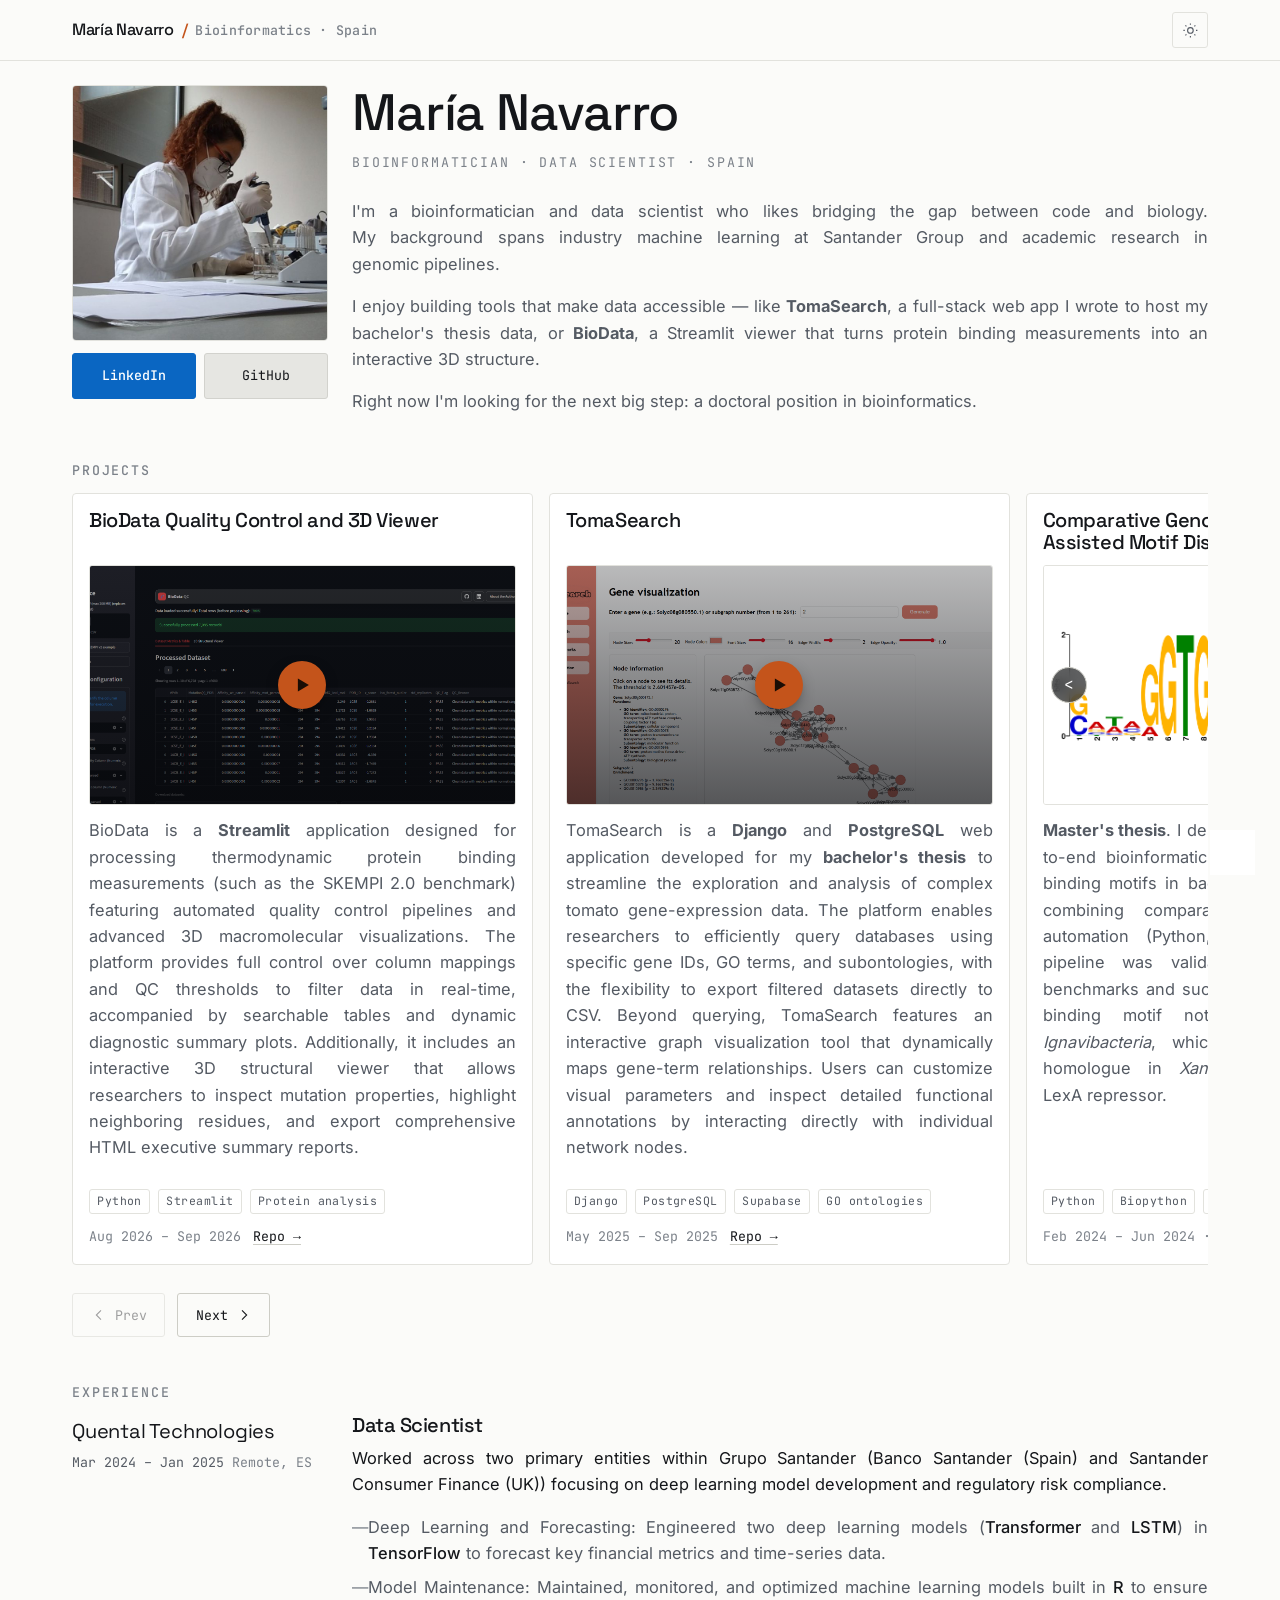
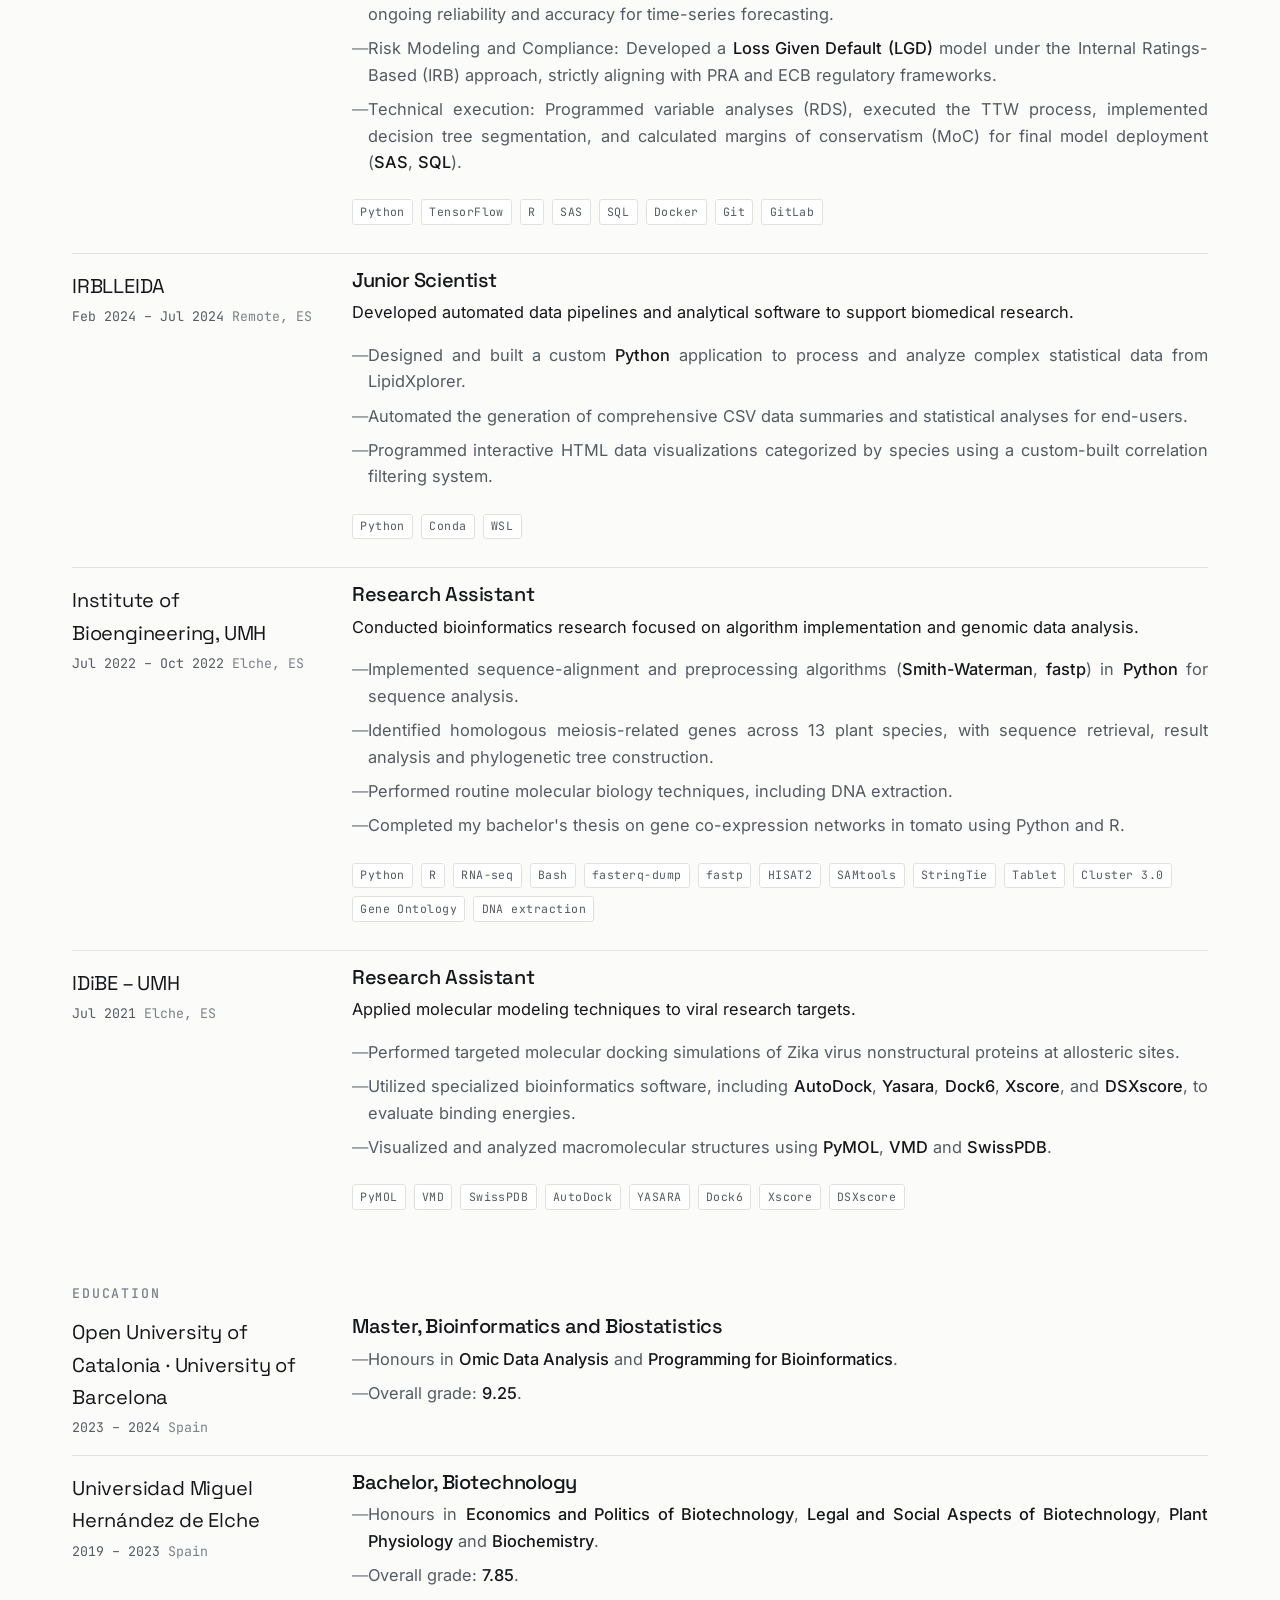
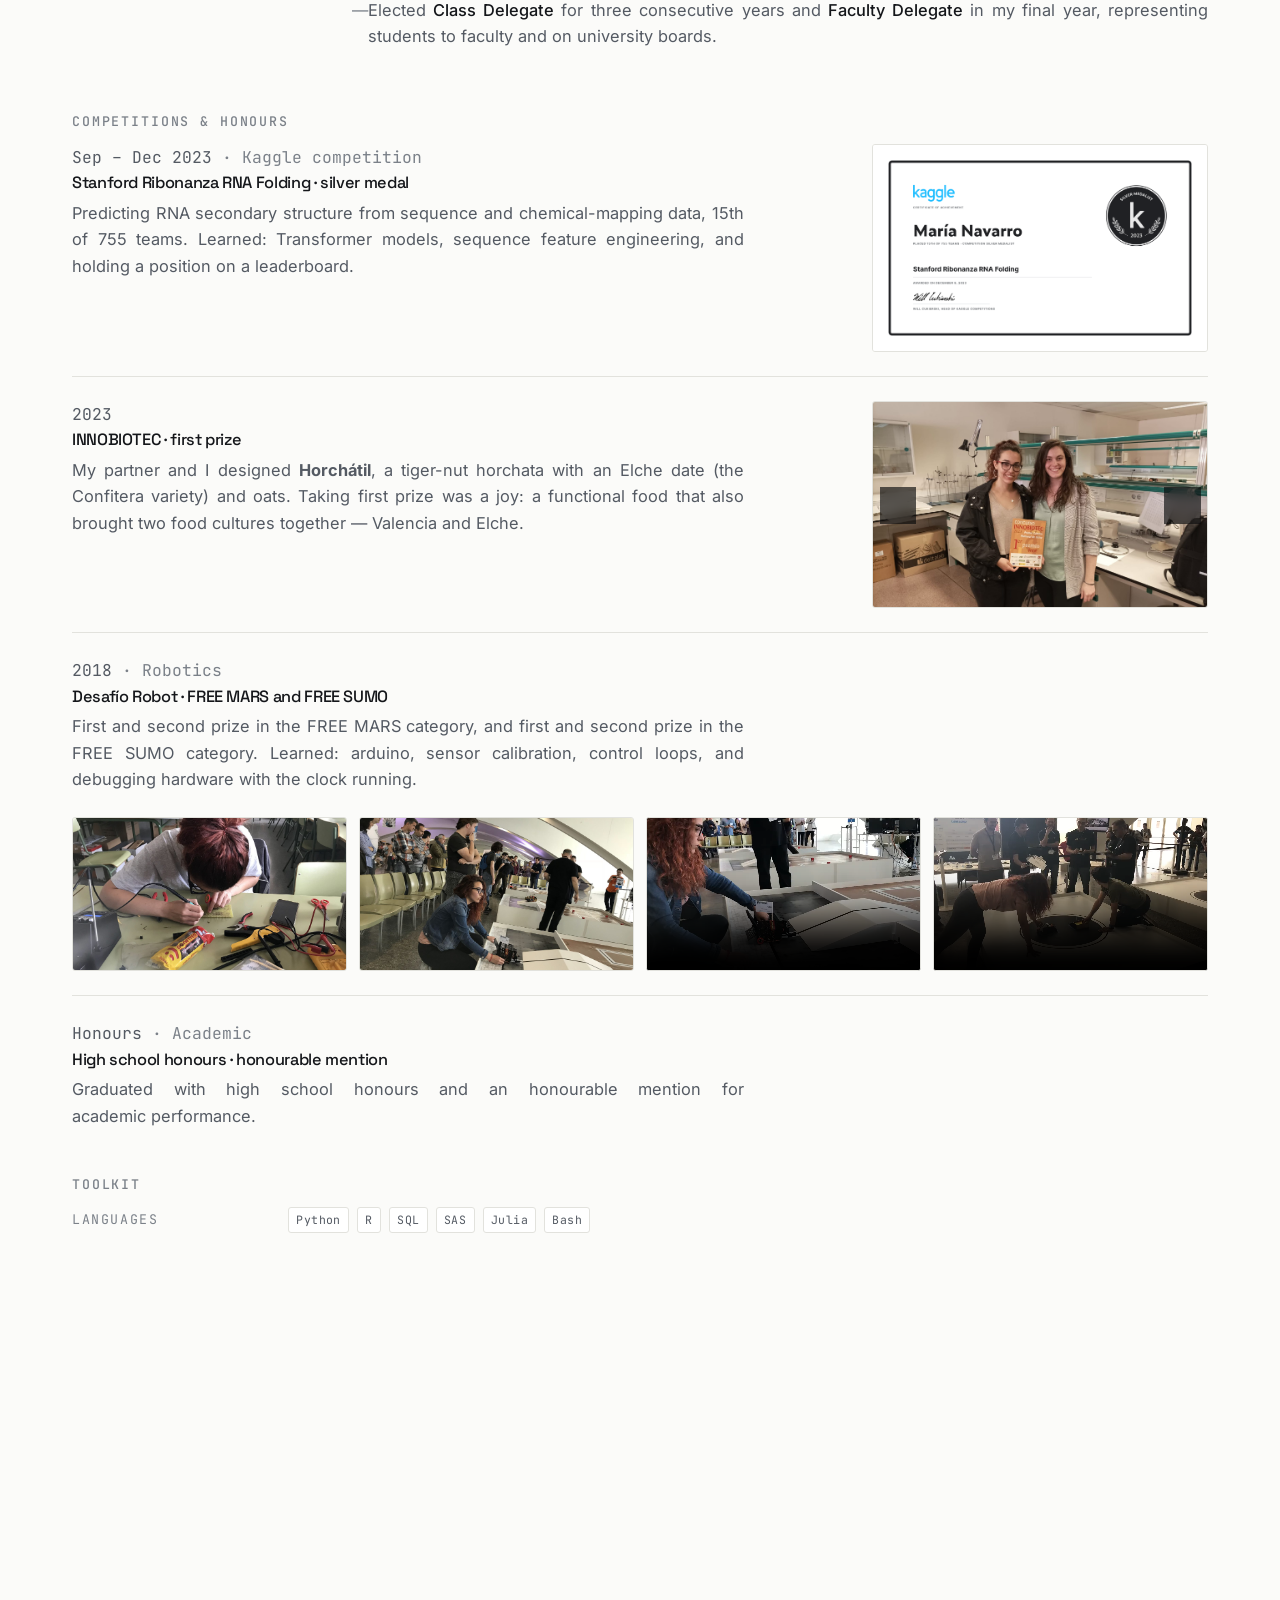
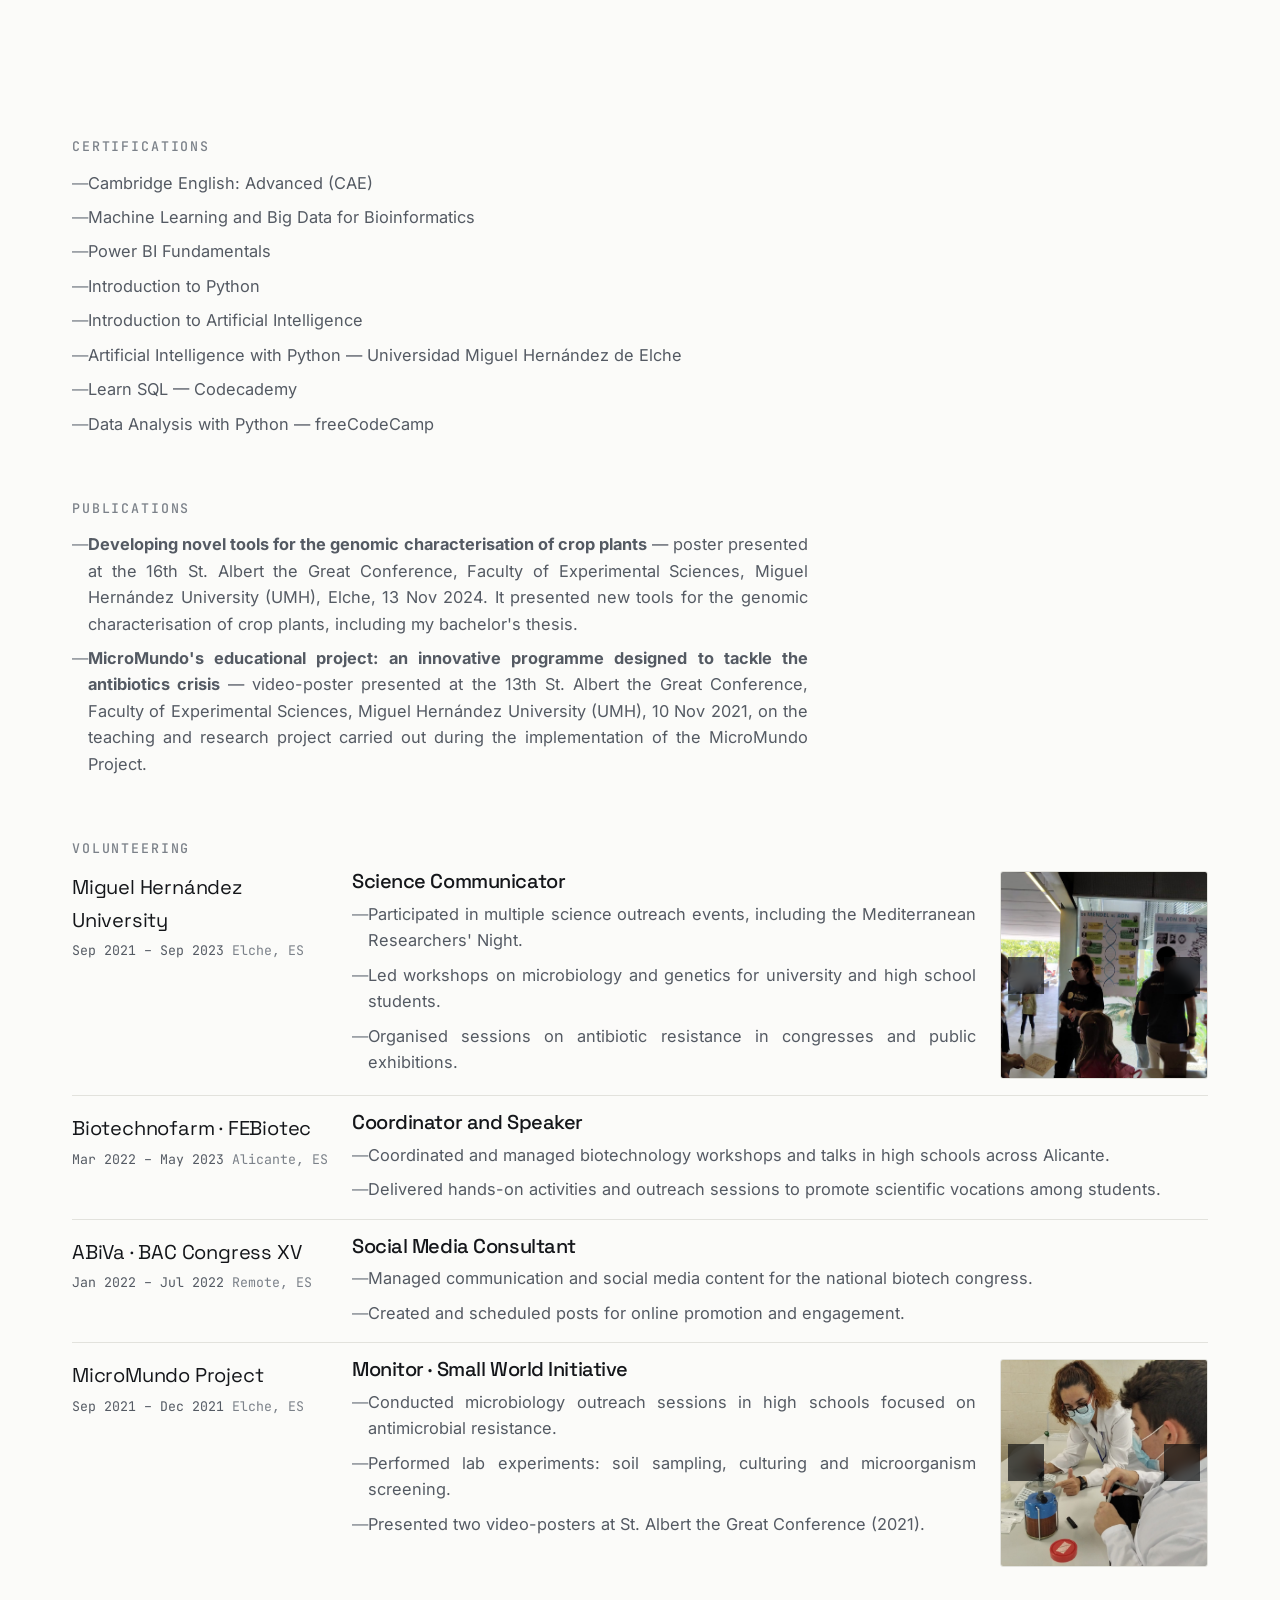
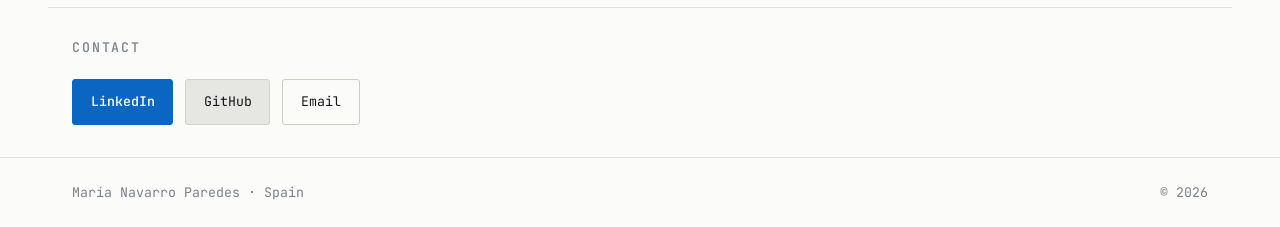
==== index.html @ 7ab390cb "Add the portfolio site Rebrand the copied template for Maria Navarro: content, metadata, projects, g" ====
<!DOCTYPE html>
<html lang="en" data-theme="light">
<head>
<meta charset="utf-8">
<meta name="viewport" content="width=device-width, initial-scale=1">
<title>María Navarro — Bioinformatician &amp; Data Scientist, Spain</title>
<meta name="description" content="María Navarro Paredes — Data Scientist and Bioinformatician in Spain. MSc Bioinformatics &amp; Biostatistics, BSc Biotechnology. Python, R, SQL, machine learning and genomic pipelines.">
<meta name="author" content="María Navarro Paredes">
<link rel="canonical" href="https://manaves.github.io/portfolio/">

<meta property="og:type" content="profile">
<meta property="og:title" content="María Navarro — Bioinformatician &amp; Data Scientist">
<meta property="og:description" content="Bioinformatician and Data Scientist in Spain, bridging the gap between code and biology.">
<meta property="og:url" content="https://manaves.github.io/portfolio/">
<meta property="og:image" content="https://manaves.github.io/portfolio/assets/img/maria.jpg">
<meta name="twitter:card" content="summary_large_image">

<link rel="icon" href="assets/img/favicon.svg" type="image/svg+xml">
<link rel="stylesheet" href="assets/css/fonts.css">
<link rel="stylesheet" href="assets/css/site.css?v=4">

<script type="application/ld+json">
{
  "@context": "https://schema.org",
  "@type": "Person",
  "name": "María Navarro Paredes",
  "alternateName": "María Navarro",
  "jobTitle": "Bioinformatician & Data Scientist",
  "url": "https://manaves.github.io/portfolio/",
  "image": "https://manaves.github.io/portfolio/assets/img/maria.jpg",
  "address": { "@type": "PostalAddress", "addressLocality": "Spain", "addressCountry": "ES" },
  "email": "mailto:navarroparedesmaria@gmail.com",
  "sameAs": [
    "https://github.com/manaves",
    "https://www.linkedin.com/in/maria-navarro-paredes/"
  ],
  "alumniOf": ["Universitat Oberta de Catalunya", "University of Barcelona", "Universidad Miguel Hernández de Elche"],
  "knowsAbout": ["Bioinformatics", "Biostatistics", "Biotechnology", "Data Science", "Python", "R", "SQL", "Machine Learning"]
}
</script>
</head>
<body>
<a class="skip" href="#main">Skip to content</a>

<header class="site-header">
  <div class="shell">
    <a class="brand" href="index.html">
      María Navarro <span class="brand-dot" aria-hidden="true">/</span>
      <span class="brand-meta">Bioinformatics · Spain</span>
    </a>
    <button class="icon-btn" id="theme-toggle" type="button" aria-label="Switch to dark theme" title="Switch theme">
      <svg class="icon-moon" viewBox="0 0 24 24" fill="none" stroke="currentColor" stroke-width="1.6" aria-hidden="true"><path d="M21 12.8A9 9 0 1 1 11.2 3a7 7 0 0 0 9.8 9.8Z"/></svg>
      <svg class="icon-sun" viewBox="0 0 24 24" fill="none" stroke="currentColor" stroke-width="1.6" aria-hidden="true"><circle cx="12" cy="12" r="4"/><path d="M12 2v2M12 20v2M4.9 4.9l1.4 1.4M17.7 17.7l1.4 1.4M2 12h2M20 12h2M4.9 19.1l1.4-1.4M17.7 6.3l1.4-1.4"/></svg>
    </button>
  </div>
</header>

<main id="main">

  <!-- ------------------------------------------------------- who I am -->
  <section class="hero-simple shell">
    <div class="hero-inner">
      <div class="hero-photo">
        <figure class="portrait reveal">
          <img src="assets/img/maria.jpg" alt="María Navarro" width="640" height="640">
        </figure>
        <div class="cta-row hero-social">
          <a class="btn btn--linkedin" href="https://www.linkedin.com/in/maria-navarro-paredes/" target="_blank" rel="me noopener">LinkedIn</a>
          <a class="btn btn--github" href="https://github.com/manaves" target="_blank" rel="me noopener">GitHub</a>
        </div>
      </div>

      <div>
        <h1>María Navarro</h1>
        <p class="hero-role">Bioinformatician · Data Scientist · Spain</p>
        <p class="hero-bio">
          I'm a bioinformatician and data scientist who likes bridging the gap between code and
          biology. My background spans industry machine learning at Santander Group and academic
          research in genomic pipelines.
        </p>
        <p class="hero-bio">
          I enjoy building tools that make data accessible — like <strong>TomaSearch</strong>, a full-stack web app I
          wrote to host my bachelor's thesis data, or <strong>BioData</strong>, a Streamlit viewer that turns protein binding
          measurements into an interactive 3D structure.
        </p>
        <p class="hero-bio">
          Right now I'm looking for the next big step: a doctoral position in bioinformatics.
        </p>
      </div>
    </div>
  </section>

  <!-- -------------------------------------------------------- projects -->
  <section class="section shell" id="projects">
    <div class="section-head">
      <h2 class="eyebrow">Projects</h2>
    </div>

    <div class="carousel" data-carousel>
      <div class="carousel-track" id="projects-track" tabindex="0" role="group" aria-label="Projects, horizontally scrollable">

        <article class="card">
          <h3><a href="https://github.com/manaves/BioData-QC" target="_blank" rel="noopener">BioData Quality Control and 3D Viewer</a></h3>
          <div class="video-facade" data-yt="TMHYZopYMJQ" data-yt-title="BioData QC and 3D Viewer — demo">
            <img src="assets/img/projects/BioData.png" alt="Preview of the BioData QC demo video" width="1919" height="940" loading="lazy">
            <button class="video-play" type="button" aria-label="Play the BioData QC demo video"></button>
          </div>
          <p>BioData is a <strong>Streamlit</strong> application designed for processing thermodynamic protein binding measurements (such as the SKEMPI 2.0 benchmark) featuring automated quality control pipelines and advanced 3D macromolecular visualizations. The platform provides full control over column mappings and QC thresholds to filter data in real-time, accompanied by searchable tables and dynamic diagnostic summary plots. Additionally, it includes an interactive 3D structural viewer that allows researchers to inspect mutation properties, highlight neighboring residues, and export comprehensive HTML executive summary reports.</p>
          <div class="tags"><span class="tag">Python</span><span class="tag">Streamlit</span><span class="tag">Protein analysis</span></div>
          <p class="card-foot"><span class="card-date">Aug 2026 – Sep 2026</span><a href="https://github.com/manaves/BioData-QC" target="_blank" rel="noopener">Repo &rarr;</a></p>
        </article>

        <article class="card">
          <h3><a href="https://github.com/manaves/tomasearch" target="_blank" rel="noopener">TomaSearch</a></h3>
          <div class="video-facade" data-yt="sicuC1XOn84" data-yt-title="TomaSearch — demo">
            <img src="assets/img/projects/TomaSearch.png" alt="Preview of the TomaSearch demo video" width="1896" height="904" loading="lazy">
            <button class="video-play" type="button" aria-label="Play the TomaSearch demo video"></button>
          </div>
          <p>TomaSearch is a <strong>Django</strong> and <strong>PostgreSQL</strong> web application developed for my <strong>bachelor's thesis</strong> to streamline the exploration and analysis of complex tomato gene-expression data. The platform enables researchers to efficiently query databases using specific gene IDs, GO terms, and subontologies, with the flexibility to export filtered datasets directly to CSV. Beyond querying, TomaSearch features an interactive graph visualization tool that dynamically maps gene-term relationships. Users can customize visual parameters and inspect detailed functional annotations by interacting directly with individual network nodes.</p>
          <div class="tags"><span class="tag">Django</span><span class="tag">PostgreSQL</span><span class="tag">Supabase</span><span class="tag">GO ontologies</span></div>
          <p class="card-foot"><span class="card-date">May 2025 – Sep 2025</span><a href="https://github.com/manaves/tomasearch" target="_blank" rel="noopener">Repo &rarr;</a></p>
        </article>

        <article class="card">
          <h3><a href="https://github.com/ErillLab/CAG-MD" target="_blank" rel="noopener">Comparative Genomics-Assisted Motif Discovery</a></h3>
          <div class="gallery" data-gallery tabindex="0" role="group" aria-label="Master's thesis pictures">
            <div class="gallery-viewport">
              <figure class="gallery-slide is-active">
                <img src="assets/img/projects/TFM.png" alt="A figure from my master's thesis on comparative genomics-assisted motif discovery" width="907" height="283" loading="lazy">
              </figure>
              <figure class="gallery-slide">
                <img src="assets/img/projects/TFM2.png" alt="A second figure from my master's thesis on comparative genomics-assisted motif discovery" width="907" height="283" loading="lazy">
              </figure>
            </div>
            <button class="gallery-btn gallery-prev" type="button" aria-label="Previous image">&lt;</button>
            <button class="gallery-btn gallery-next" type="button" aria-label="Next image">&gt;</button>
          </div>
          <p><strong>Master's thesis</strong>. I designed and implemented an end-to-end bioinformatics pipeline to identify regulatory binding motifs in bacterial DNA across diverse taxa, combining comparative genomics with pipeline automation (Python, BLAST, MEME Suite). The pipeline was validated against known genomic benchmarks and succeeded in identifying a potential binding motif not previously documented in <em>Ignavibacteria</em>, which partially coincides with its homologue in <em>Xanthomonas campestris</em> for the LexA repressor.</p>
          <div class="tags"><span class="tag">Python</span><span class="tag">Biopython</span><span class="tag">BLAST</span><span class="tag">MEME</span></div>
          <p class="card-foot"><span class="card-date">Feb 2024 – Jun 2024 · Grade 9.1/10</span><a href="https://github.com/ErillLab/CAG-MD" target="_blank" rel="noopener">Repo &rarr;</a></p>
        </article>

        <article class="card">
          <h3>Automated Lipidomics Data Pipeline &amp; Visual Analytics Tool</h3>
          <div class="gallery-viewport">
            <figure class="gallery-slide is-active">
              <img src="assets/img/projects/Lipidomics.png" alt="The Automated Lipidomics data pipeline: an interactive dashboard for multi-class lipid data" width="640" height="480" loading="lazy">
            </figure>
          </div>
          <p>I designed and built an automated Python pipeline for processing high-throughput lipidomics data generated by LipidXplorer. It standardises raw mass spectrometry outputs, separates biological samples from internal standards, applies Pearson/Spearman correlation thresholds for automated quality filtering, and calculates absolute lipid concentrations. Plotly and Dash produce standalone, interactive HTML dashboards for multi-class data exploration.</p>
          <div class="tags"><span class="tag">Python</span><span class="tag">Plotly</span><span class="tag">Dash</span><span class="tag">Lipidomics</span></div>
          <p class="card-foot"><span class="card-date">Feb 2024 – Jul 2024 · IRBLLEIDA</span></p>
        </article>

        <article class="card">
          <h3>Gene Co-expression Network Analysis in Tomato</h3>
          <div class="gallery" data-gallery tabindex="0" role="group" aria-label="Bachelor's thesis pictures">
            <div class="gallery-viewport">
              <figure class="gallery-slide is-active">
                <img src="assets/img/projects/TFG.jpg" alt="María presenting her bachelor's thesis on gene co-expression in tomato" width="1600" height="900" loading="lazy">
              </figure>
              <figure class="gallery-slide">
                <img src="assets/img/projects/TFG2.png" alt="A figure from my bachelor's thesis on gene co-expression in tomato" width="511" height="415" loading="lazy">
              </figure>
            </div>
            <button class="gallery-btn gallery-prev" type="button" aria-label="Previous image">&lt;</button>
            <button class="gallery-btn gallery-next" type="button" aria-label="Next image">&gt;</button>
          </div>
          <p><strong>Bachelor's thesis</strong>. I investigated the relationship between gene co-expression networks and functional Gene Ontology (GO) classifications to predict gene functionality and cellular location. Using transcriptomics and network analysis (Pearson's correlation, GO annotation; Python), I analysed large-scale expression data from 310 tomato accessions to build a comprehensive co-expression network, demonstrating that co-expressed gene subgroups map to closely related functional families.</p>
          <div class="tags"><span class="tag">RNA-seq</span><span class="tag">GO ontology</span><span class="tag">Python</span></div>
          <p class="card-foot"><span class="card-date">Feb 2023 – Jun 2023 · Grade 10/10</span></p>
        </article>

      </div>

      <div class="carousel-nav">
        <button class="btn" id="carousel-prev" type="button" aria-label="Previous project">
          <svg viewBox="0 0 24 24" fill="none" stroke="currentColor" stroke-width="1.6" aria-hidden="true"><path d="M15 5l-7 7 7 7"/></svg>
          Prev
        </button>
        <button class="btn" id="carousel-next" type="button" aria-label="Next project">
          Next
          <svg viewBox="0 0 24 24" fill="none" stroke="currentColor" stroke-width="1.6" aria-hidden="true"><path d="M9 5l7 7-7 7"/></svg>
        </button>
      </div>
    </div>
  </section>

  <!-- ------------------------------------------------------ experience -->
  <section class="section shell" id="experience">
    <div class="section-head">
      <h2 class="eyebrow">Experience</h2>
    </div>

    <div class="timeline">
      <article class="job reveal">
        <div class="job-meta">
          <span class="job-company">Quental Technologies</span>
          <span class="job-dates">Mar 2024 – Jan 2025</span>
          <span class="job-place">Remote, ES</span>
        </div>
        <div>
          <h4>Data Scientist</h4>
          <p>Worked across two primary entities within Grupo Santander (Banco Santander (Spain) and Santander Consumer Finance (UK)) focusing on deep learning model development and regulatory risk compliance.</p>
          <ul>
            <li>Deep Learning and Forecasting: Engineered two deep learning models (<strong>Transformer</strong> and <strong>LSTM</strong>) in <strong>TensorFlow</strong> to forecast key financial metrics and time-series data.</li>
            <li>Model Maintenance: Maintained, monitored, and optimized machine learning models built in <strong>R</strong> to ensure ongoing reliability and accuracy for time-series forecasting.</li>
            <li>Risk Modeling and Compliance: Developed a <strong>Loss Given Default (LGD)</strong> model under the Internal Ratings-Based (IRB) approach, strictly aligning with PRA and ECB regulatory frameworks.</li>
            <li>Technical execution: Programmed variable analyses (RDS), executed the TTW process, implemented decision tree segmentation, and calculated margins of conservatism (MoC) for final model deployment (<strong>SAS</strong>, <strong>SQL</strong>).</li>
          </ul>
          <p></p>
          <div class="tags"><span class="tag">Python</span><span class="tag">TensorFlow</span><span class="tag">R</span><span class="tag">SAS</span><span class="tag">SQL</span><span class="tag">Docker</span><span class="tag">Git</span><span class="tag">GitLab</span></div>
        </div>
      </article>

      <article class="job reveal">
        <div class="job-meta">
          <span class="job-company">IRBLLEIDA</span>
          <span class="job-dates">Feb 2024 – Jul 2024</span>
          <span class="job-place">Remote, ES</span>
        </div>
        <div>
          <h4>Junior Scientist</h4>
          <p>Developed automated data pipelines and analytical software to support biomedical research.</p>
          <ul>
            <li>Designed and built a custom <strong>Python</strong> application to process and analyze complex statistical data from LipidXplorer.</li>
            <li>Automated the generation of comprehensive CSV data summaries and statistical analyses for end-users.</li>
            <li>Programmed interactive HTML data visualizations categorized by species using a custom-built correlation filtering system.</li>
          </ul>
          <div class="tags"><span class="tag">Python</span><span class="tag">Conda</span><span class="tag">WSL</span></div>
        </div>
      </article>

      <article class="job reveal">
        <div class="job-meta">
          <span class="job-company">Institute of Bioengineering, UMH</span>
          <span class="job-dates">Jul 2022 – Oct 2022</span>
          <span class="job-place">Elche, ES</span>
        </div>
        <div>
          <h4>Research Assistant</h4>
          <p>Conducted bioinformatics research focused on algorithm implementation and genomic data analysis.</p>
          <ul>
            <li>Implemented sequence-alignment and preprocessing algorithms (<strong>Smith-Waterman</strong>, <strong>fastp</strong>) in <strong>Python</strong> for sequence analysis.</li>
            <li>Identified homologous meiosis-related genes across 13 plant species, with sequence retrieval, result analysis and phylogenetic tree construction.</li>
            <li>Performed routine molecular biology techniques, including DNA extraction.</li>
            <li>Completed my bachelor's thesis on gene co-expression networks in tomato using Python and R.</li>
          </ul>
          <div class="tags"><span class="tag">Python</span><span class="tag">R</span><span class="tag">RNA-seq</span><span class="tag">Bash</span><span class="tag">fasterq-dump</span><span class="tag">fastp</span><span class="tag">HISAT2</span><span class="tag">SAMtools</span><span class="tag">StringTie</span><span class="tag">Tablet</span><span class="tag">Cluster 3.0</span><span class="tag">Gene Ontology</span><span class="tag">DNA extraction</span></div>
        </div>
      </article>

      <article class="job reveal">
        <div class="job-meta">
          <span class="job-company">IDiBE – UMH</span>
          <span class="job-dates">Jul 2021</span>
          <span class="job-place">Elche, ES</span>
        </div>
        <div>
          <h4>Research Assistant</h4>
          <p>Applied molecular modeling techniques to viral research targets.</p>
          <ul>
            <li>Performed targeted molecular docking simulations of Zika virus nonstructural proteins at allosteric sites.</li>
            <li>Utilized specialized bioinformatics software, including <strong>AutoDock</strong>, <strong>Yasara</strong>, <strong>Dock6</strong>, <strong>Xscore</strong>, and <strong>DSXscore</strong>, to evaluate binding energies.</li>
            <li>Visualized and analyzed macromolecular structures using <strong>PyMOL</strong>, <strong>VMD</strong> and <strong>SwissPDB</strong>.</li>
          </ul>
          <div class="tags"><span class="tag">PyMOL</span><span class="tag">VMD</span><span class="tag">SwissPDB</span><span class="tag">AutoDock</span><span class="tag">YASARA</span><span class="tag">Dock6</span><span class="tag">Xscore</span><span class="tag">DSXscore</span></div>
        </div>
      </article>
    </div>

  </section>

  <!-- -------------------------------------------------------- education -->
  <section class="section shell" id="education">
    <div class="section-head">
      <h2 class="eyebrow">Education</h2>
    </div>

    <div class="timeline">
      <article class="job reveal">
        <div class="job-meta">
          <span class="job-company">Open University of Catalonia · University of Barcelona</span>
          <span class="job-dates">2023 – 2024</span>
          <span class="job-place">Spain</span>
        </div>
        <div>
          <h4>Master, Bioinformatics and Biostatistics</h4>
          <ul>
            <li>Honours in <strong>Omic Data Analysis</strong> and <strong>Programming for Bioinformatics</strong>.</li>
            <li>Overall grade: <strong>9.25</strong>.</li>
          </ul>
        </div>
      </article>

      <article class="job reveal">
        <div class="job-meta">
          <span class="job-company">Universidad Miguel Hernández de Elche</span>
          <span class="job-dates">2019 – 2023</span>
          <span class="job-place">Spain</span>
        </div>
        <div>
          <h4>Bachelor, Biotechnology</h4>
          <ul>
            <li>Honours in <strong>Economics and Politics of Biotechnology</strong>, <strong>Legal and Social Aspects of Biotechnology</strong>, <strong>Plant Physiology</strong> and <strong>Biochemistry</strong>.</li>
            <li>Overall grade: <strong>7.85</strong>.</li>
            <li>Elected <strong>Class Delegate</strong> for three consecutive years and <strong>Faculty Delegate</strong> in my final year, representing students to faculty and on university boards.</li>
          </ul>
        </div>
      </article>
    </div>
  </section>

  <!-- ---------------------------------------------------- competitions -->
  <section class="section shell" id="competitions">
    <div class="section-head">
      <h2 class="eyebrow">Competitions &amp; honours</h2>
    </div>

    <div class="comp-list">
      <article class="comp-row reveal">
        <div>
          <p class="comp-date">Sep – Dec 2023<span> · Kaggle competition</span></p>
          <h3>Stanford Ribonanza RNA Folding · silver medal</h3>
          <p>Predicting RNA secondary structure from sequence and chemical-mapping data, 15th of 755 teams. Learned: Transformer models, sequence feature engineering, and holding a position on a leaderboard.</p>
        </div>
        <figure class="comp-media">
          <img src="assets/img/ribonanza-medal.png" alt="Kaggle certificate of achievement: 15th of 755 teams, competition silver medallist." width="1600" height="987" loading="lazy">
        </figure>
      </article>
      <article class="comp-row reveal">
        <div>
          <p class="comp-date">2023</p>
          <h3>INNOBIOTEC · first prize</h3>
          <p>My partner and I designed <strong>Horchátil</strong>, a tiger-nut horchata with an Elche date (the Confitera variety) and oats. Taking first prize was a joy: a functional food that also brought two food cultures together — Valencia and Elche.</p>
        </div>
        <figure class="comp-media">
          <div class="gallery gallery--cert" data-gallery tabindex="0" role="group" aria-label="Innobiotec pictures">
            <div class="gallery-viewport">
              <figure class="gallery-slide is-active">
                <img src="assets/img/competitions/innobiotec.jpg" alt="The Horchátil team at the Innobiotec competition" width="1600" height="1197" loading="lazy">
              </figure>
              <figure class="gallery-slide">
                <img src="assets/img/competitions/innobiotec2.jpg" alt="Presenting Horchátil at the Innobiotec competition" width="1200" height="1600" loading="lazy">
              </figure>
            </div>
            <button class="gallery-btn gallery-prev" type="button" aria-label="Previous image">&lt;</button>
            <button class="gallery-btn gallery-next" type="button" aria-label="Next image">&gt;</button>
          </div>
        </figure>
      </article>
      <article class="comp-row comp-row--strip reveal">
        <div>
          <p class="comp-date">2018<span> · Robotics</span></p>
          <h3>Desafío Robot · FREE MARS and FREE SUMO</h3>
          <p>First and second prize in the FREE MARS category, and first and second prize in the FREE SUMO category. Learned: arduino, sensor calibration, control loops, and debugging hardware with the clock running.</p>
        </div>
        <figure class="comp-media">
          <div class="media-strip">
            <figure class="media-item">
              <img src="assets/img/competitions/DR2018.jpg" alt="Desafío Robot 2018: the competition day" width="1600" height="1200" loading="lazy">
            </figure>
            <figure class="media-item">
              <img src="assets/img/competitions/DR2018-2.jpg" alt="Desafío Robot 2018: another moment from the competition" width="1600" height="1200" loading="lazy">
            </figure>
            <figure class="media-item">
              <video controls preload="metadata" playsinline aria-label="Desafío Robot 2018: a run through the circuit.">
                <source src="assets/video/desafio-robot-2018.webm" type="video/webm">
                <source src="assets/video/desafio-robot-2018.mp4" type="video/mp4">
                Your browser cannot play this video. <a href="assets/video/desafio-robot-2018.mp4">Download it</a>.
              </video>
            </figure>
            <figure class="media-item">
              <video controls preload="metadata" playsinline aria-label="Desafío Robot 2018: a second, shorter run.">
                <source src="assets/video/desafio-robot-2018-2.webm" type="video/webm">
                <source src="assets/video/desafio-robot-2018-2.mp4" type="video/mp4">
                Your browser cannot play this video. <a href="assets/video/desafio-robot-2018-2.mp4">Download it</a>.
              </video>
            </figure>
          </div>
        </figure>
      </article>
      <article class="comp-row reveal">
        <div>
          <p class="comp-date">Honours<span> · Academic</span></p>
          <h3>High school honours · honourable mention</h3>
          <p>Graduated with high school honours and an honourable mention for academic performance.</p>
        </div>
      </article>
    </div>
  </section>

  <!-- -------------------------------------------------------- toolkit -->
  <section class="section shell" id="toolkit">
    <div class="section-head">
      <h2 class="eyebrow">Toolkit</h2>
    </div>
    <div class="skill-rows">
      <div class="skill-row reveal">
        <h4>Languages</h4>
        <div class="tags"><span class="tag">Python</span><span class="tag">R</span><span class="tag">SQL</span><span class="tag">SAS</span><span class="tag">Julia</span><span class="tag">Bash</span></div>
      </div>
      <div class="skill-row reveal">
        <h4>Frameworks</h4>
        <div class="tags"><span class="tag">TensorFlow</span><span class="tag">Django</span><span class="tag">Streamlit</span></div>
      </div>
      <div class="skill-row reveal">
        <h4>Python libraries</h4>
        <div class="tags"><span class="tag">NumPy</span><span class="tag">Pandas</span><span class="tag">Scikit-learn</span><span class="tag">PyTorch</span><span class="tag">Matplotlib</span><span class="tag">Plotly</span><span class="tag">Dash</span><span class="tag">NetworkX</span><span class="tag">Biopython</span><span class="tag">Goatools</span><span class="tag">Obonet</span><span class="tag">Cerberus</span></div>
      </div>
      <div class="skill-row reveal">
        <h4>R libraries</h4>
        <div class="tags"><span class="tag">Bioconductor</span><span class="tag">Tidyverse</span><span class="tag">ggplot2</span></div>
      </div>
      <div class="skill-row reveal">
        <h4>Bioinformatics tools</h4>
        <div class="tags"><span class="tag">fasterq-dump</span><span class="tag">fastp</span><span class="tag">HISAT2</span><span class="tag">SAMtools</span><span class="tag">StringTie</span><span class="tag">Galaxy</span><span class="tag">BLAST</span><span class="tag">MEME</span><span class="tag">FastQC</span><span class="tag">Nextflow</span></div>
      </div>
      <div class="skill-row reveal">
        <h4>Molecular modelling</h4>
        <div class="tags"><span class="tag">PyMOL</span><span class="tag">VMD</span><span class="tag">SwissPDB</span><span class="tag">AutoDock</span><span class="tag">YASARA</span><span class="tag">Dock6</span><span class="tag">Xscore</span><span class="tag">DSXscore</span></div>
      </div>
      <div class="skill-row reveal">
        <h4>Developer tools</h4>
        <div class="tags"><span class="tag">Git</span><span class="tag">Docker</span><span class="tag">Conda</span><span class="tag">Venv</span><span class="tag">WSL</span><span class="tag">Supabase</span></div>
      </div>
      <div class="skill-row reveal">
        <h4>Spoken languages</h4>
        <div class="tags"><span class="tag">Spanish · native</span><span class="tag">Valencian · professional</span><span class="tag">English · full professional</span></div>
      </div>
    </div>
  </section>

  <!-- --------------------------------------------------- certifications -->
  <section class="section shell" id="certifications">
    <div class="section-head">
      <h2 class="eyebrow">Certifications</h2>
    </div>
    <div class="prose">
      <ul>
        <li>Cambridge English: Advanced (CAE)</li>
        <li>Machine Learning and Big Data for Bioinformatics</li>
        <li>Power BI Fundamentals</li>
        <li>Introduction to Python</li>
        <li>Introduction to Artificial Intelligence</li>
        <li>Artificial Intelligence with Python — Universidad Miguel Hernández de Elche</li>
        <li>Learn SQL — Codecademy</li>
        <li>Data Analysis with Python — freeCodeCamp</li>
      </ul>
    </div>
  </section>

  <!-- ----------------------------------------------------- publications -->
  <section class="section shell" id="publications">
    <div class="section-head">
      <h2 class="eyebrow">Publications</h2>
    </div>
    <div class="prose">
      <ul>
        <li><strong>Developing novel tools for the genomic characterisation of crop plants</strong> — poster presented at the 16th St. Albert the Great Conference, Faculty of Experimental Sciences, Miguel Hernández University (UMH), Elche, 13 Nov 2024. It presented new tools for the genomic characterisation of crop plants, including my bachelor's thesis.</li>
        <li><strong>MicroMundo's educational project: an innovative programme designed to tackle the antibiotics crisis</strong> — video-poster presented at the 13th St. Albert the Great Conference, Faculty of Experimental Sciences, Miguel Hernández University (UMH), 10 Nov 2021, on the teaching and research project carried out during the implementation of the MicroMundo Project.</li>
      </ul>
    </div>
  </section>

  <!-- ----------------------------------------------------- volunteering -->
  <section class="section shell" id="volunteering">
    <div class="section-head">
      <h2 class="eyebrow">Volunteering</h2>
    </div>

    <div class="timeline">
      <article class="job job--media reveal">
        <div class="job-meta">
          <span class="job-company">Miguel Hernández University</span>
          <span class="job-dates">Sep 2021 – Sep 2023</span>
          <span class="job-place">Elche, ES</span>
        </div>
        <div>
          <h4>Science Communicator</h4>
          <ul>
            <li>Participated in multiple science outreach events, including the Mediterranean Researchers' Night.</li>
            <li>Led workshops on microbiology and genetics for university and high school students.</li>
            <li>Organised sessions on antibiotic resistance in congresses and public exhibitions.</li>
          </ul>
        </div>
        <figure class="job-media">
          <div class="gallery gallery--media" data-gallery tabindex="0" role="group" aria-label="Science communication pictures">
            <div class="gallery-viewport">
              <figure class="gallery-slide is-active">
                <img src="assets/img/mednight.jpg" alt="Me at the Mediterranean Researchers' Night" width="1600" height="900" loading="lazy">
              </figure>
              <figure class="gallery-slide">
                <img src="assets/img/micromundo2.jpg" alt="Me during a science outreach activity" width="1600" height="898" loading="lazy">
              </figure>
            </div>
            <button class="gallery-btn gallery-prev" type="button" aria-label="Previous image">&lt;</button>
            <button class="gallery-btn gallery-next" type="button" aria-label="Next image">&gt;</button>
          </div>
        </figure>
      </article>

      <article class="job reveal">
        <div class="job-meta">
          <span class="job-company">Biotechnofarm · FEBiotec</span>
          <span class="job-dates">Mar 2022 – May 2023</span>
          <span class="job-place">Alicante, ES</span>
        </div>
        <div>
          <h4>Coordinator and Speaker</h4>
          <ul>
            <li>Coordinated and managed biotechnology workshops and talks in high schools across Alicante.</li>
            <li>Delivered hands-on activities and outreach sessions to promote scientific vocations among students.</li>
          </ul>
        </div>
      </article>

      <article class="job reveal">
        <div class="job-meta">
          <span class="job-company">ABiVa · BAC Congress XV</span>
          <span class="job-dates">Jan 2022 – Jul 2022</span>
          <span class="job-place">Remote, ES</span>
        </div>
        <div>
          <h4>Social Media Consultant</h4>
          <ul>
            <li>Managed communication and social media content for the national biotech congress.</li>
            <li>Created and scheduled posts for online promotion and engagement.</li>
          </ul>
        </div>
      </article>

      <article class="job job--media reveal">
        <div class="job-meta">
          <span class="job-company">MicroMundo Project</span>
          <span class="job-dates">Sep 2021 – Dec 2021</span>
          <span class="job-place">Elche, ES</span>
        </div>
        <div>
          <h4>Monitor · Small World Initiative</h4>
          <ul>
            <li>Conducted microbiology outreach sessions in high schools focused on antimicrobial resistance.</li>
            <li>Performed lab experiments: soil sampling, culturing and microorganism screening.</li>
            <li>Presented two video-posters at St. Albert the Great Conference (2021).</li>
          </ul>
        </div>
        <figure class="job-media">
          <div class="gallery gallery--media" data-gallery tabindex="0" role="group" aria-label="MicroMundo pictures">
            <div class="gallery-viewport">
              <figure class="gallery-slide is-active">
                <img src="assets/img/micromundo.jpg" alt="Me as a MicroMundo monitor in a school" width="1600" height="1197" loading="lazy">
              </figure>
              <figure class="gallery-slide">
                <img src="assets/img/micromundo3.jpg" alt="One of the plaques I made" width="1197" height="1600" loading="lazy">
              </figure>
            </div>
            <button class="gallery-btn gallery-prev" type="button" aria-label="Previous image">&lt;</button>
            <button class="gallery-btn gallery-next" type="button" aria-label="Next image">&gt;</button>
          </div>
        </figure>
      </article>
    </div>
  </section>

  <!-- ---------------------------------------------------------- contact -->
  <section class="contact shell" id="contact">
    <h2 class="eyebrow">Contact</h2>
    <div class="cta-row">
      <a class="btn btn--linkedin" href="https://www.linkedin.com/in/maria-navarro-paredes/" target="_blank" rel="me noopener">LinkedIn</a>
      <a class="btn btn--github" href="https://github.com/manaves" target="_blank" rel="me noopener">GitHub</a>
      <a class="btn" href="mailto:navarroparedesmaria@gmail.com">Email</a>
    </div>
  </section>
</main>

<footer class="site-footer">
  <div class="shell">
    <span>María Navarro Paredes · Spain</span>
    <span>© <span data-year>2026</span></span>
  </div>
</footer>


<button class="to-top" type="button" aria-label="Back to top" title="Back to top">
  <svg viewBox="0 0 24 24" fill="none" stroke="currentColor" stroke-width="1.6" stroke-linecap="round" stroke-linejoin="round" aria-hidden="true">
    <path d="M12 19V5M5 12l7-7 7 7"/>
  </svg>
</button>

<script src="assets/js/site.js" defer></script>
</body>
</html>
---- assets/css/fonts.css ----
/* Self-hosted webfonts — Space Grotesk, Inter and JetBrains Mono (SIL Open Font
   Licence), fetched once from the Google Fonts API and committed here. Keeping them
   same-origin means GitHub Pages serves the fonts with the page, no third-party CDN
   is on the critical path, and first paint never waits on fonts.googleapis.com.

   All three are variable fonts, so one file per subset carries every weight the site
   uses (font-weight is a range below). Subsets: latin + latin-ext. */

@font-face {
  font-family: 'Space Grotesk';
  font-style: normal;
  font-display: swap;
  font-weight: 300 700;
  src: url('../fonts/space-grotesk-400-latin.woff2') format('woff2');
  unicode-range: U+0000-00FF, U+0131, U+0152-0153, U+02BB-02BC, U+02C6, U+02DA, U+02DC, U+0304, U+0308, U+0329, U+2000-206F, U+20AC, U+2122, U+2191, U+2193, U+2212, U+2215, U+FEFF, U+FFFD;
}
@font-face {
  font-family: 'Space Grotesk';
  font-style: normal;
  font-display: swap;
  font-weight: 300 700;
  src: url('../fonts/space-grotesk-400-latin-ext.woff2') format('woff2');
  unicode-range: U+0100-02BA, U+02BD-02C5, U+02C7-02CC, U+02CE-02D7, U+02DD-02FF, U+0304, U+0308, U+0329, U+1D00-1DBF, U+1E00-1E9F, U+1EF2-1EFF, U+2020, U+20A0-20AB, U+20AD-20C0, U+2113, U+2C60-2C7F, U+A720-A7FF;
}
@font-face {
  font-family: 'Inter';
  font-style: normal;
  font-display: swap;
  font-weight: 100 900;
  src: url('../fonts/inter-400-latin.woff2') format('woff2');
  unicode-range: U+0000-00FF, U+0131, U+0152-0153, U+02BB-02BC, U+02C6, U+02DA, U+02DC, U+0304, U+0308, U+0329, U+2000-206F, U+20AC, U+2122, U+2191, U+2193, U+2212, U+2215, U+FEFF, U+FFFD;
}
@font-face {
  font-family: 'Inter';
  font-style: normal;
  font-display: swap;
  font-weight: 100 900;
  src: url('../fonts/inter-400-latin-ext.woff2') format('woff2');
  unicode-range: U+0100-02BA, U+02BD-02C5, U+02C7-02CC, U+02CE-02D7, U+02DD-02FF, U+0304, U+0308, U+0329, U+1D00-1DBF, U+1E00-1E9F, U+1EF2-1EFF, U+2020, U+20A0-20AB, U+20AD-20C0, U+2113, U+2C60-2C7F, U+A720-A7FF;
}
@font-face {
  font-family: 'JetBrains Mono';
  font-style: normal;
  font-display: swap;
  font-weight: 100 800;
  src: url('../fonts/jetbrains-mono-400-latin.woff2') format('woff2');
  unicode-range: U+0000-00FF, U+0131, U+0152-0153, U+02BB-02BC, U+02C6, U+02DA, U+02DC, U+0304, U+0308, U+0329, U+2000-206F, U+20AC, U+2122, U+2191, U+2193, U+2212, U+2215, U+FEFF, U+FFFD;
}
@font-face {
  font-family: 'JetBrains Mono';
  font-style: normal;
  font-display: swap;
  font-weight: 100 800;
  src: url('../fonts/jetbrains-mono-400-latin-ext.woff2') format('woff2');
  unicode-range: U+0100-02BA, U+02BD-02C5, U+02C7-02CC, U+02CE-02D7, U+02DD-02FF, U+0304, U+0308, U+0329, U+1D00-1DBF, U+1E00-1E9F, U+1EF2-1EFF, U+2020, U+20A0-20AB, U+20AD-20C0, U+2113, U+2C60-2C7F, U+A720-A7FF;
}
---- assets/css/site.css ----
/* ==========================================================================
   María Navarro — portfolio
   Hand-written token system. One accent, monospace for metadata, no framework.
   Light by default; [data-theme="dark"] on <html> for the dark palette.
   ========================================================================== */

:root {
  color-scheme: dark;

  /* Palette — near-black canvas, warm signal amber accent */
  --bg:          #0a0b0d;
  --bg-elev:     #101216;
  --bg-elev-2:   #16191e;
  --line:        #23272e;
  --line-strong: #333942;
  --ink:         #e9ebef;
  --ink-dim:     #a4aab6;
  --ink-faint:   #737a87;
  --accent:      #ff8a4c;
  --accent-ink:  #1a0d05;
  --accent-soft: rgba(255, 138, 76, 0.12);
  --accent-line: rgba(255, 138, 76, 0.32);
  --ok:          #5ec98a;

  /* Type */
  --font-display: "Space Grotesk", "Helvetica Neue", Arial, sans-serif;
  --font-body:    "Inter", system-ui, -apple-system, "Segoe UI", sans-serif;
  --font-mono:    "JetBrains Mono", ui-monospace, "SF Mono", Menlo, Consolas, monospace;

  --step--1: clamp(0.78rem, 0.76rem + 0.1vw, 0.83rem);
  --step-0:  clamp(0.95rem, 0.92rem + 0.15vw, 1.02rem);
  --step-1:  clamp(1.1rem, 1.05rem + 0.3vw, 1.25rem);
  --step-2:  clamp(1.35rem, 1.2rem + 0.7vw, 1.7rem);
  --step-3:  clamp(1.55rem, 1.3rem + 1.2vw, 2.1rem);
  --step-4:  clamp(1.95rem, 1.4rem + 2.4vw, 3.2rem);

  /* Space */
  --sp-1: 0.25rem;
  --sp-2: 0.5rem;
  --sp-3: 0.75rem;
  --sp-4: 1rem;
  --sp-5: 1.5rem;
  --sp-6: 1.5rem;
  --sp-7: 2rem;
  --sp-8: 2.75rem;
  --sp-9: 3.5rem;

  --shell: 74rem;
  --radius: 3px;
  --radius-lg: 4px;

  --shadow: 0 1px 0 rgba(255, 255, 255, 0.02), 0 18px 40px -28px rgba(0, 0, 0, 0.9);
}

[data-theme="light"] {
  color-scheme: light;
  --bg:          #fbfbf9;
  --bg-elev:     #ffffff;
  --bg-elev-2:   #f4f4f1;
  --line:        #e2e2dd;
  --line-strong: #cdcdc6;
  --ink:         #14161a;
  --ink-dim:     #545a63;
  --ink-faint:   #7b8189;
  --accent:      #c4541b;
  --accent-ink:  #ffffff;
  --accent-soft: rgba(196, 84, 27, 0.09);
  --accent-line: rgba(196, 84, 27, 0.3);
  --ok:          #1f7a4d;
  --shadow: 0 1px 0 rgba(20, 22, 26, 0.02), 0 16px 34px -30px rgba(20, 22, 26, 0.35);
}

/* ------------------------------------------------------------------ reset */

*, *::before, *::after { box-sizing: border-box; }

html { -webkit-text-size-adjust: 100%; scroll-behavior: smooth; }
@media (prefers-reduced-motion: reduce) { html { scroll-behavior: auto; } }

body {
  margin: 0;
  background: var(--bg);
  color: var(--ink);
  font-family: var(--font-body);
  font-size: var(--step-0);
  line-height: 1.62;
  -webkit-font-smoothing: antialiased;
  text-rendering: optimizeLegibility;
}

h1, h2, h3, h4 {
  font-family: var(--font-display);
  font-weight: 500;
  line-height: 1.08;
  letter-spacing: -0.022em;
  margin: 0;
  text-wrap: balance;
}

h1 { font-size: var(--step-4); }
h2 { font-size: var(--step-3); }
h3 { font-size: var(--step-2); }
h4 { font-size: var(--step-1); }

p { margin: 0 0 var(--sp-4); text-wrap: pretty; text-align: justify; }
p:last-child { margin-bottom: 0; }
li { text-align: justify; }

a { color: var(--ink); text-decoration-color: var(--line-strong); text-underline-offset: 3px; }
a:hover { text-decoration-color: var(--accent); color: var(--accent); }

ul, ol { margin: 0; padding: 0; }
img, video, svg { max-width: 100%; height: auto; display: block; }

::selection { background: var(--accent); color: var(--accent-ink); }

:focus-visible {
  outline: 2px solid var(--accent);
  outline-offset: 3px;
  border-radius: 2px;
}

/* --------------------------------------------------------------- helpers */

.shell { width: 100%; max-width: var(--shell); margin-inline: auto; padding-inline: var(--sp-5); }
@media (min-width: 60rem) { .shell { padding-inline: var(--sp-6); } }

.skip {
  position: absolute; left: -9999px; top: 0; z-index: 100;
  background: var(--accent); color: var(--accent-ink);
  padding: var(--sp-3) var(--sp-4); font-family: var(--font-mono); font-size: var(--step--1);
}
.skip:focus { left: var(--sp-4); top: var(--sp-4); }

.mono {
  font-family: var(--font-mono);
  font-size: var(--step--1);
  letter-spacing: 0.02em;
}

.eyebrow {
  font-family: var(--font-mono);
  font-size: var(--step--1);
  text-transform: uppercase;
  letter-spacing: 0.14em;
  color: var(--ink-faint);
  margin: 0 0 var(--sp-4);
}

.rule { border: 0; border-top: 1px solid var(--line); margin: 0; }

.section { padding-block: var(--sp-6); }
.section:first-of-type { border-top: 0; }
.section-head { display: grid; gap: var(--sp-2); margin-bottom: var(--sp-4); }
@media (min-width: 56rem) {
  .section-head { grid-template-columns: 14rem 1fr; gap: var(--sp-6); align-items: baseline; }
  .section-head .eyebrow { margin: 0; }
}
.section-lede { color: var(--ink-dim); max-width: 46rem; }

/* ---------------------------------------------------------------- header */

.site-header {
  position: sticky; top: 0; z-index: 50;
  background: color-mix(in srgb, var(--bg) 88%, transparent);
  backdrop-filter: blur(12px);
  border-bottom: 1px solid var(--line);
}
.site-header .shell {
  display: flex; align-items: center; gap: var(--sp-4);
  min-height: 3.75rem;
}
.brand {
  display: inline-flex; align-items: baseline; gap: var(--sp-2);
  text-decoration: none; font-family: var(--font-display);
  font-weight: 500; letter-spacing: -0.02em; color: var(--ink);
  margin-right: auto;
}
.brand:hover { color: var(--ink); }
.brand .brand-dot { color: var(--accent); }
.brand .brand-meta { font-family: var(--font-mono); font-size: var(--step--1); color: var(--ink-faint); letter-spacing: 0.02em; }
@media (max-width: 40rem) { .brand .brand-meta, .brand .brand-dot { display: none; } }

.icon-btn {
  appearance: none; background: transparent; color: var(--ink-dim);
  border: 1px solid var(--line); border-radius: var(--radius);
  width: 2.25rem; height: 2.25rem; display: grid; place-items: center;
  cursor: pointer; padding: 0;
}
.icon-btn:hover { color: var(--ink); border-color: var(--line-strong); }
.icon-btn svg { width: 1.05rem; height: 1.05rem; }
#theme-toggle .icon-sun { display: none; }
[data-theme="light"] #theme-toggle .icon-sun { display: block; }
[data-theme="light"] #theme-toggle .icon-moon { display: none; }

/* -------------------------------------------------- home hero: photo + bio */

.hero-simple { padding-block: var(--sp-5); }
.hero-simple .hero-inner { display: grid; gap: var(--sp-6); }
@media (min-width: 56rem) {
  .hero-simple .hero-inner { grid-template-columns: minmax(13rem, 16rem) minmax(0, 1fr); gap: var(--sp-6); align-items: start; }
}
.portrait {
  margin: 0;
  border: 1px solid var(--line);
  border-radius: var(--radius-lg);
  overflow: hidden;
  background: var(--bg-elev);
  aspect-ratio: 1 / 1;
  width: min(100%, 16rem);
}
.portrait img { width: 100%; height: 100%; object-fit: cover; object-position: center 18%; }
/* the photo column: portrait with the LinkedIn / GitHub buttons right under it */
.hero-photo { display: grid; gap: var(--sp-3); max-width: 16rem; }
.hero-photo .cta-row.hero-social { margin-top: 0; gap: var(--sp-2); }
.hero-social .btn { flex: 1; justify-content: center; padding-inline: var(--sp-3); }
.hero-simple h1 { font-size: var(--step-4); margin-bottom: var(--sp-3); }
.hero-simple .hero-role { font-family: var(--font-mono); font-size: var(--step--1); text-transform: uppercase; letter-spacing: 0.14em; color: var(--ink-faint); margin: 0 0 var(--sp-5); }
.hero-simple .hero-bio { font-size: var(--step-0); color: var(--ink-dim); max-width: 100%; }
.hero-simple .hero-bio + .hero-bio { margin-top: var(--sp-4); }

/* --------------------------------------------------------- project carousel */

.carousel { position: relative; }
.carousel-track {
  display: grid; grid-auto-flow: column;
  grid-auto-columns: clamp(21rem, 36vw, 30rem);
  gap: var(--sp-4);
  overflow-x: auto; overscroll-behavior-x: contain;
  scroll-snap-type: x mandatory;
  padding-bottom: var(--sp-3);
  scrollbar-width: thin;
  scrollbar-color: var(--line-strong) transparent;
}
@media (max-width: 40rem) { .carousel-track { grid-auto-columns: 86vw; } }
.carousel-track::-webkit-scrollbar { height: 6px; }
.carousel-track::-webkit-scrollbar-track { background: transparent; }
.carousel-track::-webkit-scrollbar-thumb { background: var(--line-strong); border-radius: 3px; }
.card {
  scroll-snap-align: start;
  border: 1px solid var(--line);
  border-radius: var(--radius-lg);
  background: var(--bg-elev);
  padding: var(--sp-4);
  display: flex; flex-direction: column; gap: var(--sp-3);
}
.card:focus-within { border-color: var(--accent-line); }
.card h3 { font-size: var(--step-1); min-height: 2.16em; }
.card p { color: var(--ink-dim); font-size: var(--step-0); }
.card .card-foot { display: flex; flex-wrap: wrap; gap: var(--sp-3); font-family: var(--font-mono); font-size: var(--step--1); }
.card .tags { margin-top: auto; margin-bottom: 0; }
.card-media {
  aspect-ratio: 16 / 10; overflow: hidden; margin: 0;
  border: 1px solid var(--line); border-radius: var(--radius);
  background: #07080b;
}
.card-media img, .card-media video { width: 100%; height: 100%; object-fit: cover; display: block; }
.card-media--video video { object-fit: contain; }
.card-media--contain img { object-fit: contain; image-rendering: pixelated; }
.card-date { color: var(--ink-faint); }
.carousel-nav { display: flex; align-items: center; gap: var(--sp-3); margin-top: var(--sp-4); }
.carousel-nav .mono { color: var(--ink-faint); margin-left: auto; }
.carousel-nav button[aria-disabled="true"] { opacity: 0.4; }

/* gallery — one image at a time with prev/next controls */
.gallery { position: relative; margin: 0; }
.gallery-viewport {
  position: relative; margin: 0; aspect-ratio: 16 / 9;
  border: 1px solid var(--line); border-radius: var(--radius);
  background: #ffffff; overflow: hidden;
}
.gallery-slide { display: none; margin: 0; width: 100%; height: 100%; }
.gallery-slide.is-active { display: block; }
.gallery-slide img { width: 100%; height: 100%; object-fit: contain; display: block; background: #ffffff; }
.gallery-btn {
  position: absolute; top: 50%; transform: translateY(-50%); z-index: 2;
  width: 2.25rem; height: 2.25rem; display: grid; place-items: center;
  padding: 0; cursor: pointer; color: #fff;
  border: 1px solid var(--line-strong); border-radius: 50%;
  background: color-mix(in srgb, #0a0b0d 65%, transparent);
  -webkit-backdrop-filter: blur(6px); backdrop-filter: blur(6px);
  font-family: var(--font-mono); font-size: 1rem; line-height: 1;
}
.gallery-btn:hover { color: var(--accent); border-color: var(--accent-line); }
.gallery-btn:focus-visible { outline: 2px solid var(--accent); outline-offset: 2px; }
.gallery-prev { left: var(--sp-2); }
.gallery-next { right: var(--sp-2); }
.gallery--media .gallery-viewport, .job-media .gallery-viewport { aspect-ratio: 1 / 1; background: #07080b; }
.gallery--media .gallery-slide img, .job-media .gallery-slide img { width: 100%; height: 100%; object-fit: cover; background: #07080b; border: 0; border-radius: 0; }
/* matches the Kaggle certificate frame so competition media line up with it */
.gallery--cert .gallery-viewport { aspect-ratio: 1600 / 987; background: #07080b; }
.gallery--cert .gallery-slide img { width: 100%; height: 100%; object-fit: cover; background: #07080b; border: 0; border-radius: 0; }

.cta-row { display: flex; flex-wrap: wrap; gap: var(--sp-3); margin-top: var(--sp-6); }

.btn {
  display: inline-flex; align-items: center; gap: var(--sp-2);
  font-family: var(--font-mono); font-size: var(--step--1);
  text-decoration: none; padding: 0.7rem 1.1rem; min-height: 2.75rem;
  border: 1px solid var(--line-strong); border-radius: var(--radius);
  color: var(--ink); background: transparent; cursor: pointer;
}
.btn:hover { color: var(--ink); background: var(--bg-elev-2); border-color: var(--ink-faint); }
.btn--primary { background: var(--accent); color: var(--accent-ink); border-color: var(--accent); font-weight: 500; }
.btn--primary:hover { background: color-mix(in srgb, var(--accent) 86%, white); color: var(--accent-ink); border-color: var(--accent); }
.btn--linkedin { background: #0a66c2; border-color: #0a66c2; color: #fff; font-weight: 500; }
.btn--linkedin:hover { background: #0858a6; border-color: #0858a6; color: #fff; }
.btn--github { background: #24272c; border-color: #34383e; color: var(--ink); }
.btn--github:hover { background: #2d3137; border-color: #41464d; color: var(--ink); }
[data-theme="light"] .btn--github { background: #e6e6e2; border-color: #d2d2cd; color: var(--ink); }
[data-theme="light"] .btn--github:hover { background: #dcdcd8; border-color: #c4c4be; }
.btn svg { width: 1rem; height: 1rem; }

/* --------------------------------------------------------------- sections */

/* project list — numbered rows, deliberately not an equal-weight card grid */
.work { display: grid; gap: 0; border-top: 1px solid var(--line); }
.work-row {
  display: grid; gap: var(--sp-3) var(--sp-6);
  padding-block: var(--sp-6);
  border-bottom: 1px solid var(--line);
  grid-template-columns: 1fr;
  align-items: start;
  text-decoration: none; color: inherit;
}
@media (min-width: 56rem) {
  .work-row { grid-template-columns: 3.5rem minmax(0, 1fr) minmax(0, 1.25fr); }
}
.work-idx { font-family: var(--font-mono); font-size: var(--step--1); color: var(--ink-faint); padding-top: 0.3rem; }
.work-row h3 { font-size: var(--step-2); margin-bottom: var(--sp-2); }
.work-row h3 a { text-decoration: none; }
.work-row h3 a:hover { color: var(--accent); }
.work-kicker { font-family: var(--font-mono); font-size: var(--step--1); color: var(--ink-faint); margin: 0 0 var(--sp-2); text-transform: uppercase; letter-spacing: 0.1em; }
.work-body { color: var(--ink-dim); }
.work-body p { margin-bottom: var(--sp-3); }
.work-row:hover { background: var(--bg-elev); }
.work-links { display: flex; flex-wrap: wrap; gap: var(--sp-3) var(--sp-4); font-family: var(--font-mono); font-size: var(--step--1); }

.tags { display: flex; flex-wrap: wrap; gap: var(--sp-2); margin: 0 0 var(--sp-3); }
.tag {
  font-family: var(--font-mono); font-size: 0.72rem; letter-spacing: 0.04em;
  color: var(--ink-dim); border: 1px solid var(--line); border-radius: var(--radius);
  padding: 0.15rem 0.45rem; background: var(--bg-elev);
}

/* experience — a precise two-column ledger */
.timeline { display: grid; }
.job { display: grid; gap: var(--sp-2) var(--sp-5); padding-block: var(--sp-4); border-top: 1px solid var(--line); }
.job:first-child { border-top: 0; padding-top: 0; }
@media (min-width: 60rem) {
  .job { grid-template-columns: 16rem minmax(0, 1fr); }
  .job--media { grid-template-columns: 16rem minmax(0, 1fr) 13rem; }
  .job:first-child { padding-top: 0; }
}
.job-media { margin: 0; }
.job-media img, .job-media video { width: 100%; display: block; aspect-ratio: 1 / 1; object-fit: cover; border: 1px solid var(--line); border-radius: var(--radius); background: #07080b; }
.job-media figcaption { padding-top: var(--sp-2); }
.job-meta { font-family: var(--font-mono); font-size: var(--step--1); color: var(--ink-faint); }
.job-meta .job-company { color: var(--ink); display: block; font-family: var(--font-display); font-size: var(--step-1); letter-spacing: -0.01em; margin-bottom: var(--sp-1); }
.job-meta .job-dates { color: var(--ink-dim); }
.job-meta .job-place { color: var(--ink-faint); }
.job h4 { font-size: var(--step-1); margin-bottom: var(--sp-2); }
.job ul { list-style: none; display: grid; gap: var(--sp-2); }
.job li { position: relative; padding-left: var(--sp-4); color: var(--ink-dim); }
.job li::before { content: "—"; position: absolute; left: 0; color: var(--ink-faint); }
.job .tags { margin-top: var(--sp-5); }
.job li strong, .work-body strong { color: var(--ink); font-weight: 500; }

/* skills — a ledger of categories with the tools as pills */
.skill-rows { display: grid; }
.skill-row { display: grid; gap: var(--sp-2); padding-block: var(--sp-4); border-top: 1px solid var(--line); }
.skill-row:first-child { border-top: 0; padding-top: 0; }
@media (min-width: 48rem) {
  .skill-row { grid-template-columns: 12rem minmax(0, 1fr); gap: var(--sp-5); align-items: baseline; }
}
.skill-row h4 { font-family: var(--font-mono); font-size: var(--step--1); text-transform: uppercase; letter-spacing: 0.12em; color: var(--ink-faint); font-weight: 400; margin: 0; }
.skill-row .tags { margin: 0; }


figure { margin: 0; }
figcaption { font-family: var(--font-mono); font-size: var(--step--1); color: var(--ink-faint); padding-top: var(--sp-3); }

/* long-form prose blocks (kept for reuse by future content pages) */
.prose { max-width: 46rem; }
.prose h2 { margin-top: var(--sp-7); margin-bottom: var(--sp-4); }
.prose h2:first-child { margin-top: 0; }
.prose h3 { margin-top: var(--sp-6); margin-bottom: var(--sp-3); }
.prose ul { list-style: none; display: grid; gap: var(--sp-2); margin-bottom: var(--sp-4); }
.prose ul li { position: relative; padding-left: var(--sp-4); color: var(--ink-dim); }
.prose ul li::before { content: "—"; position: absolute; left: 0; color: var(--ink-faint); }
.prose code { font-family: var(--font-mono); font-size: 0.86em; background: var(--bg-elev-2); border: 1px solid var(--line); border-radius: 2px; padding: 0.1rem 0.3rem; }
.prose pre {
  font-family: var(--font-mono); font-size: var(--step--1); line-height: 1.6;
  background: var(--bg-elev); border: 1px solid var(--line); border-radius: var(--radius);
  padding: var(--sp-4); overflow-x: auto; margin: 0 0 var(--sp-5);
}
.prose pre code { background: none; border: 0; padding: 0; }
.page-head { padding-block: var(--sp-6) var(--sp-4); }
.page-head h1 { font-size: var(--step-3); margin-bottom: var(--sp-4); }
.page-head p { color: var(--ink-dim); max-width: 44rem; }

.case { border-top: 1px solid var(--line); padding-block: var(--sp-7); }
.case:first-of-type { border-top: 0; padding-top: 0; }
.case-head { display: grid; gap: var(--sp-2); margin-bottom: var(--sp-5); }
.case-head h2 { font-size: var(--step-3); }
.case-notes { list-style: none; display: grid; gap: var(--sp-2); margin: 0 0 var(--sp-4); max-width: 52rem; }
.case-notes li { position: relative; padding-left: var(--sp-4); color: var(--ink-dim); }
.case-notes li::before { content: "—"; position: absolute; left: 0; color: var(--ink-faint); }
.case-media { margin: 0 0 var(--sp-5); }
.case-media video { width: 100%; height: auto; border: 1px solid var(--line); border-radius: var(--radius); background: #07080b; }
.case-media figcaption { font-family: var(--font-mono); font-size: var(--step--1); color: var(--ink-faint); margin-top: var(--sp-2); }
.case-foot { margin-top: var(--sp-4); color: var(--ink-faint); }
.case .tags { margin-bottom: var(--sp-2); }
.case-grid { display: grid; gap: var(--sp-6); }
/* wide intrinsics (ascii diagrams, tables) must never widen the grid column */
.case-grid > *, .section-head > *, .skill-rows > * { min-width: 0; }
@media (min-width: 62rem) { .case-grid { grid-template-columns: minmax(0, 1.4fr) minmax(0, 1fr); gap: var(--sp-7); align-items: start; } }
.case-aside { border: 1px solid var(--line); border-radius: var(--radius-lg); background: var(--bg-elev); padding: var(--sp-4); position: sticky; top: 5rem; }
.case-aside dl { margin: 0; }
.case-aside .row { display: grid; gap: var(--sp-1); padding: var(--sp-3) 0; border-bottom: 1px dashed var(--line); }
.case-aside .row:last-child { border-bottom: 0; }
.case-aside dt { font-family: var(--font-mono); font-size: 0.72rem; text-transform: uppercase; letter-spacing: 0.1em; color: var(--ink-faint); }
.case-aside dd { margin: 0; font-family: var(--font-mono); font-size: var(--step--1); color: var(--ink); }
.stills { display: grid; gap: var(--sp-4); grid-template-columns: repeat(auto-fit, minmax(16rem, 1fr)); margin-block: var(--sp-5); }
.stills img { border: 1px solid var(--line); border-radius: var(--radius); }

/* click-to-enlarge: JS wraps each content image in a real <button>, so the
   affordance exists for keyboard and screen readers, not only for a cursor */
.zoom-trigger {
  display: block; width: 100%; height: auto; padding: 0; margin: 0;
  border: 0; background: none; color: inherit; cursor: zoom-in;
  -webkit-tap-highlight-color: transparent;
}
.portrait .zoom-trigger, .card-media .zoom-trigger, .gallery-slide .zoom-trigger { height: 100%; }
.zoom-trigger img { transition: transform 0.3s ease; }
@media (hover: hover) { .zoom-trigger:hover img { transform: scale(1.02); } }
@media (prefers-reduced-motion: reduce) {
  .zoom-trigger img { transition: none; }
  .zoom-trigger:hover img { transform: none; }
}

.table { display: block; overflow-x: auto; max-width: 100%; width: 100%; border-collapse: collapse; font-family: var(--font-mono); font-size: var(--step--1); margin-bottom: var(--sp-5); }
.table caption { text-align: left; font-family: var(--font-mono); font-size: var(--step--1); color: var(--ink-faint); padding-bottom: var(--sp-2); }
.table th, .table td { text-align: left; padding: var(--sp-2) var(--sp-3); border-bottom: 1px solid var(--line); }
.table th { color: var(--ink-faint); font-weight: 400; text-transform: uppercase; letter-spacing: 0.08em; font-size: 0.7rem; }
.table td { color: var(--ink-dim); }
.table td.num, .table th.num { text-align: right; font-variant-numeric: tabular-nums; }
.table strong { color: var(--ink); font-weight: 500; }

.video-facade { position: relative; aspect-ratio: 16 / 9; overflow: hidden; border: 1px solid var(--line); border-radius: var(--radius); background: #07080b; }
.video-facade img { width: 100%; height: 100%; object-fit: cover; display: block; }
.video-facade iframe { width: 100%; height: 100%; border: 0; display: block; }
.video-play {
  position: absolute; inset: 0; display: flex; flex-direction: column; align-items: center; justify-content: center;
  gap: var(--sp-3); padding: var(--sp-3); border: 0; cursor: pointer; color: #fff;
  background: linear-gradient(180deg, rgba(6, 7, 10, 0.28), rgba(6, 7, 10, 0.68));
  font-family: var(--font-mono); font-size: var(--step--1); letter-spacing: 0.02em;
  text-shadow: 0 1px 8px rgba(0, 0, 0, 0.9);
}
.video-play::before {
  content: ""; width: 3rem; height: 3rem; border-radius: 50%;
  background: var(--accent) url("data:image/svg+xml,%3Csvg xmlns='http://www.w3.org/2000/svg' viewBox='0 0 16 16'%3E%3Cpath d='M5 3.2v9.6L13 8z' fill='%231a0d05'/%3E%3C/svg%3E") no-repeat center / 1.4rem;
  box-shadow: 0 6px 18px -8px rgba(0, 0, 0, 0.9);
}
.video-play:hover { background: rgba(6, 7, 10, 0.4); }
.video-play:hover::before { transform: scale(1.06); }

/* competitions — one row each: when and what on the left, evidence on the right */
.comp-list { display: grid; gap: var(--sp-6); }
.comp-row {
  display: grid; grid-template-columns: minmax(0, 1fr) minmax(14rem, 21rem);
  gap: var(--sp-5); align-items: start;
  border-top: 1px solid var(--line); padding-top: var(--sp-5);
}
.comp-row:first-child { border-top: 0; padding-top: 0; }
.comp-row:not(:has(.comp-media)) { grid-template-columns: minmax(0, 46rem); }
.comp-date { font-family: var(--font-mono); font-size: var(--step--1); color: var(--ink); margin: 0 0 var(--sp-1); }
.comp-date span { color: var(--ink-faint); }
.comp-row h3 { font-size: var(--step-0); margin-bottom: var(--sp-2); }
.comp-row p { color: var(--ink-dim); font-size: var(--step-0); max-width: 42rem; }
.comp-media { margin: 0; display: grid; gap: var(--sp-3); }
.comp-media img { width: 100%; height: auto; display: block; border: 1px solid var(--line); border-radius: var(--radius); }
@media (max-width: 52rem) { .comp-row, .comp-row:not(:has(.comp-media)) { grid-template-columns: minmax(0, 1fr); } }

/* the robotics row spreads its evidence horizontally instead of stacking it */
.comp-row--strip { grid-template-columns: minmax(0, 1fr); }
.media-strip { display: grid; gap: var(--sp-4) var(--sp-3); grid-template-columns: repeat(4, minmax(0, 1fr)); align-items: start; }
@media (max-width: 52rem) { .media-strip { grid-template-columns: repeat(2, minmax(0, 1fr)); } }
.media-item { margin: 0; }
.media-item img, .media-item video {
  width: 100%; display: block; aspect-ratio: 16 / 9; object-fit: cover;
  border: 1px solid var(--line); border-radius: var(--radius); background: #07080b;
}
.media-item--contain img { object-fit: contain; }

/* a ticket title points at its repository when the repository is public */
.card h3 a, .case-head h2 a { color: inherit; text-decoration: none; }
.card h3 a:hover, .case-head h2 a:hover,
.card h3 a:focus-visible, .case-head h2 a:focus-visible {
  color: var(--accent); text-decoration: underline; text-decoration-thickness: 1px; text-underline-offset: 3px;
}

/* ------------------------------------------------------------- contact */

.contact { border-top: 1px solid var(--line); padding-block: var(--sp-7); }
.contact h2:not(.eyebrow) { font-size: var(--step-3); margin-bottom: var(--sp-4); }

.site-footer { border-top: 1px solid var(--line); padding-block: var(--sp-5); }
.site-footer .shell { display: flex; flex-wrap: wrap; gap: var(--sp-3) var(--sp-5); justify-content: space-between; align-items: baseline; }
.site-footer, .site-footer a { color: var(--ink-faint); font-family: var(--font-mono); font-size: var(--step--1); }
.site-footer a { text-decoration: none; }
.site-footer a:hover { color: var(--accent); }

/* scroll reveal — subtle, opt-in via JS adding .reveal; no-JS = visible */
.js .reveal { opacity: 0; transform: translateY(10px); }
.js .reveal.is-in { opacity: 1; transform: none; transition: opacity 0.5s ease, transform 0.5s ease; }
@media (prefers-reduced-motion: reduce) {
  .js .reveal, .js .reveal.is-in { opacity: 1; transform: none; transition: none; }
}

/* ------------------------------------------------------------- lightbox */
/* The overlay the zoom triggers open into. Fixed and last in the body, so it
   sits above the sticky header; scroll is locked while it is up. */

html.lightbox-open, body.lightbox-open { overflow: hidden; }

.lightbox {
  position: fixed; inset: 0; z-index: 90;
  display: grid; place-items: center;
  padding: clamp(1rem, 4vw, 3rem);
  background: color-mix(in srgb, var(--bg) 92%, transparent);
  -webkit-backdrop-filter: blur(10px); backdrop-filter: blur(10px);
  cursor: zoom-out;
}
.lightbox[hidden] { display: none; }
.lightbox img {
  max-width: 100%; max-height: 86vh; width: auto; height: auto;
  border: 1px solid var(--line-strong); border-radius: var(--radius);
  background: var(--bg-elev); box-shadow: var(--shadow);
}
.lightbox-close {
  position: absolute; top: clamp(1rem, 3vw, 2rem); right: clamp(1rem, 3vw, 2rem);
  width: 2.75rem; height: 2.75rem; display: grid; place-items: center;
  padding: 0; cursor: pointer; color: var(--ink);
  border: 1px solid var(--line-strong); border-radius: var(--radius);
  background: var(--bg-elev);
}
.lightbox-close:hover { color: var(--ink); border-color: var(--ink-faint); background: var(--bg-elev-2); }
.lightbox-close svg { width: 1.1rem; height: 1.1rem; }

/* ------------------------------------------------------------- back to top */

.to-top {
  position: fixed; z-index: 45;
  right: clamp(0.85rem, 2.2vw, 1.6rem);
  bottom: clamp(0.85rem, 2.2vw, 1.6rem);
  width: 2.75rem; height: 2.75rem;
  display: grid; place-items: center;
  border: 1px solid var(--line); border-radius: 50%;
  background: color-mix(in srgb, var(--bg-elev) 88%, transparent);
  backdrop-filter: blur(10px);
  color: var(--ink-dim); cursor: pointer;
  transition: color 0.2s ease, border-color 0.2s ease, transform 0.2s ease;
}
.to-top:hover { color: var(--accent); border-color: var(--accent-line); transform: translateY(-2px); }
.to-top:focus-visible { outline: 2px solid var(--accent); outline-offset: 2px; }
.to-top[hidden] { display: none; }
.to-top svg { width: 1.15rem; height: 1.15rem; }
@media (prefers-reduced-motion: reduce) { .to-top, .to-top:hover { transition: none; transform: none; } }

/* ------------------------------------------------------------------ print */

@media print {
  :root { --bg: #ffffff; --bg-elev: #ffffff; --bg-elev-2: #ffffff; --ink: #101114; --ink-dim: #33373d; --ink-faint: #5b6069; --line: #d8d8d4; --accent: #000000; }
  body { font-size: 10.5pt; line-height: 1.4; }
  .site-header, .site-footer, .no-print, .cta-row, .lightbox, .to-top { display: none !important; }
  .js .reveal, .js .reveal.is-in { opacity: 1 !important; transform: none !important; transition: none !important; }
  .shell { max-width: none; padding: 0; }
  .section, .job, .case { border-color: #d8d8d4; }
  .section { padding-block: 0.7rem; break-inside: avoid; }
  h1 { font-size: 20pt; } h2 { font-size: 13pt; } h3 { font-size: 11.5pt; } h4 { font-size: 10.5pt; }
  .eyebrow { margin-bottom: 0.2rem; }
  a { text-decoration: none; color: #101114; }
  .job { grid-template-columns: 11rem 1fr; gap: 0 1rem; }
  .skill-row { grid-template-columns: 9rem 1fr; }
  .job { break-inside: avoid; }
  .print-only { display: block !important; }
}
.print-only { display: none; }
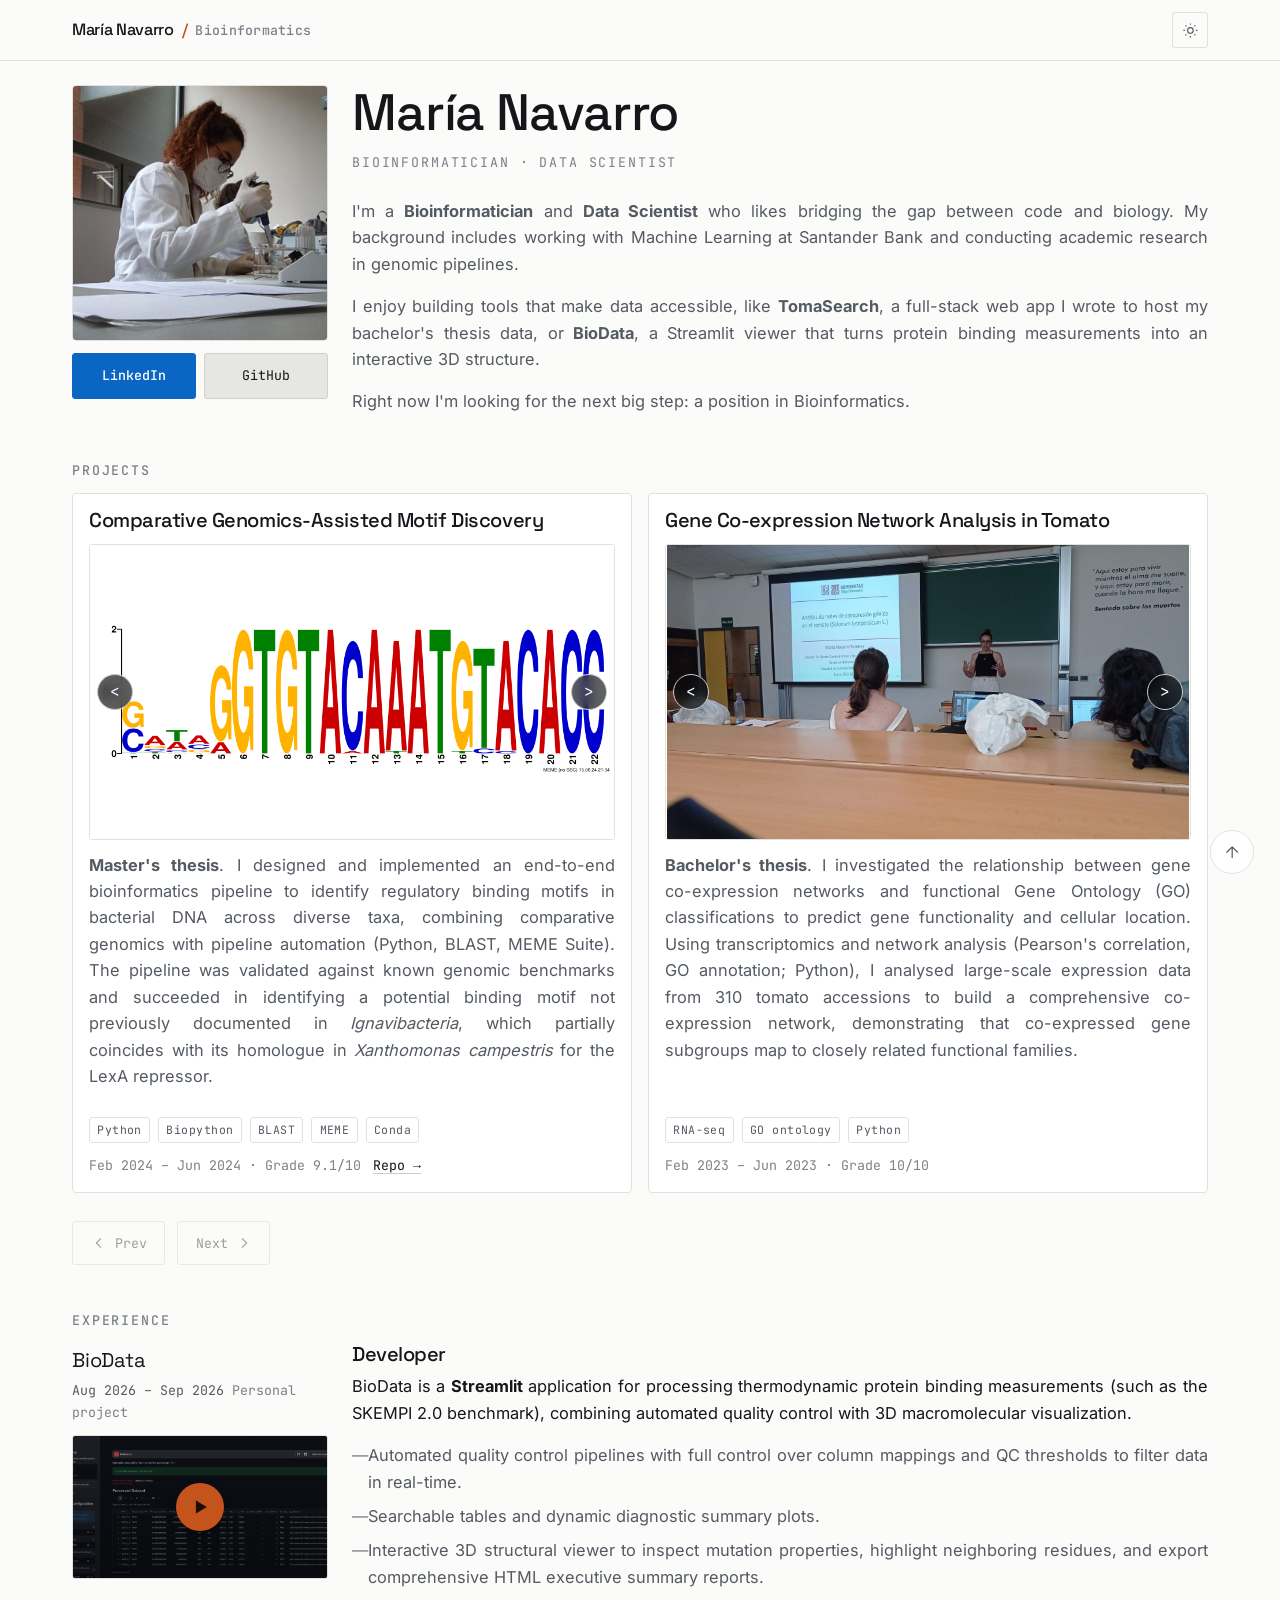
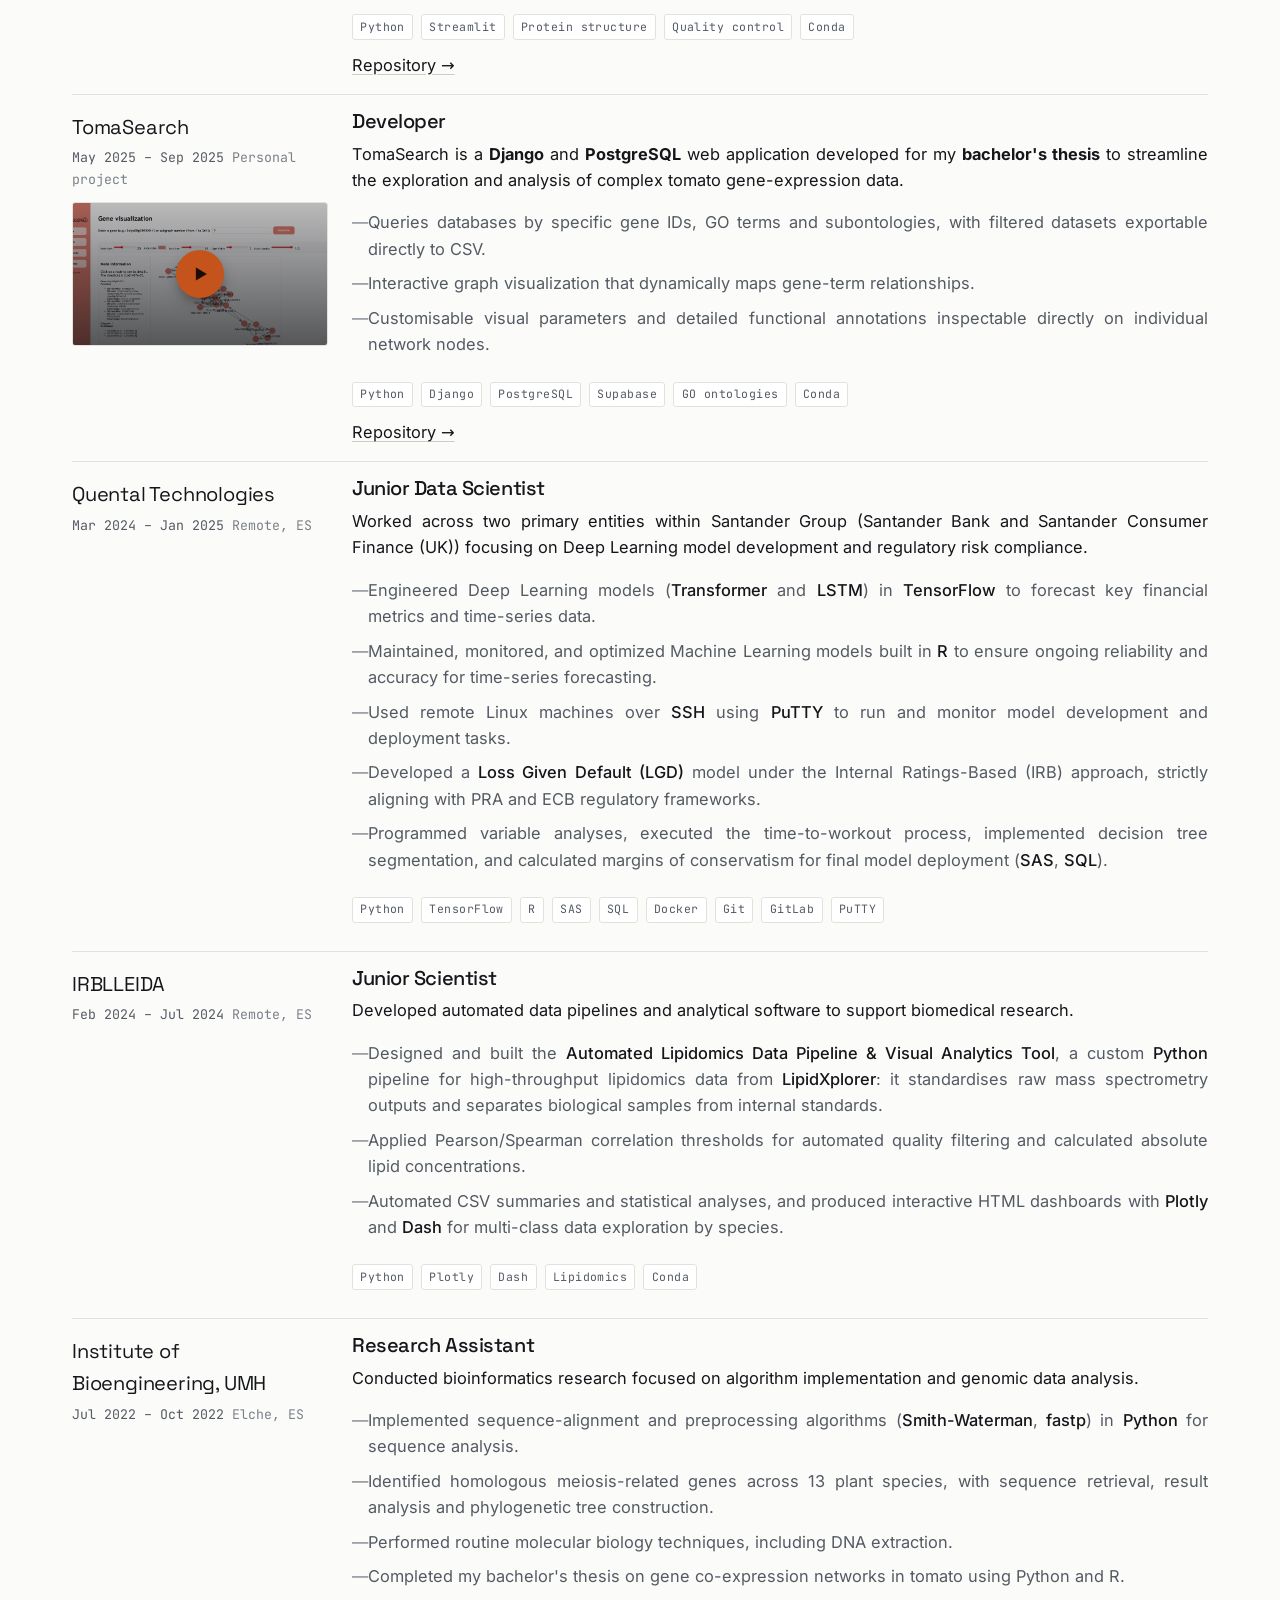
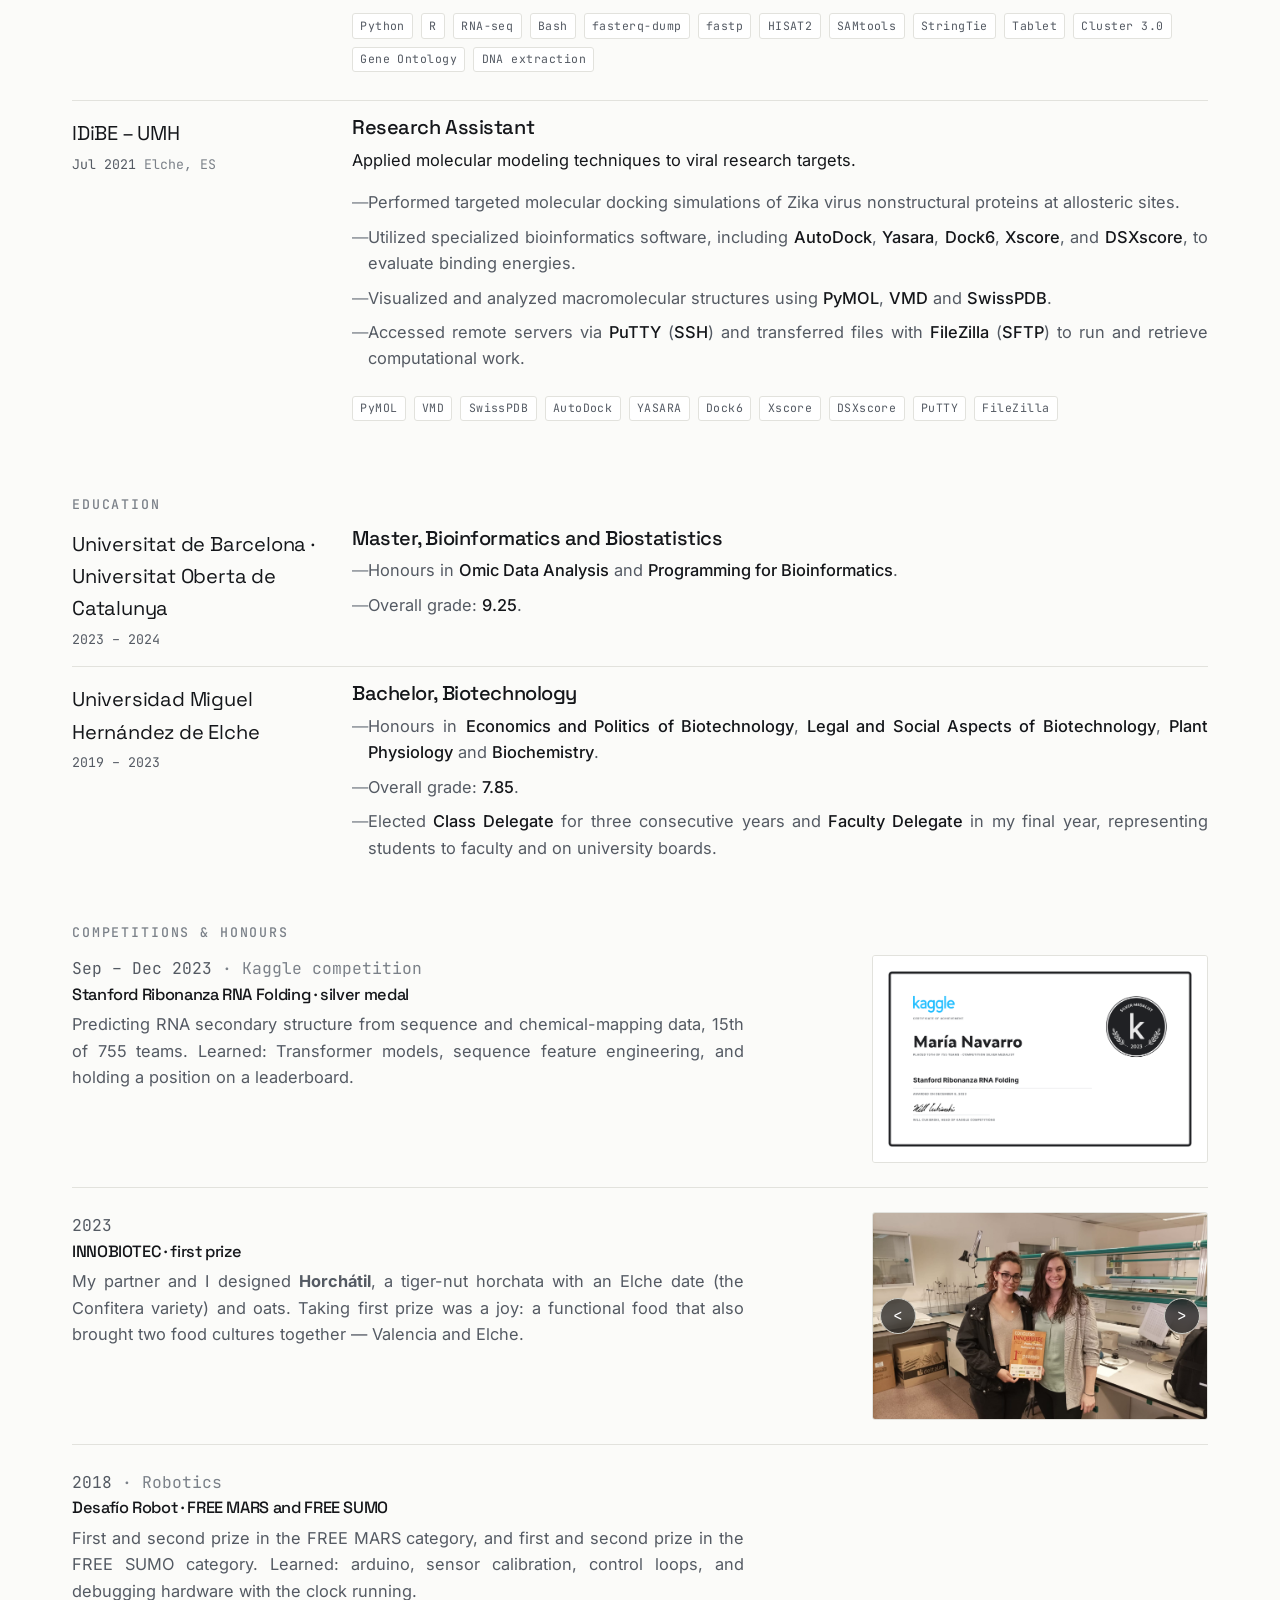
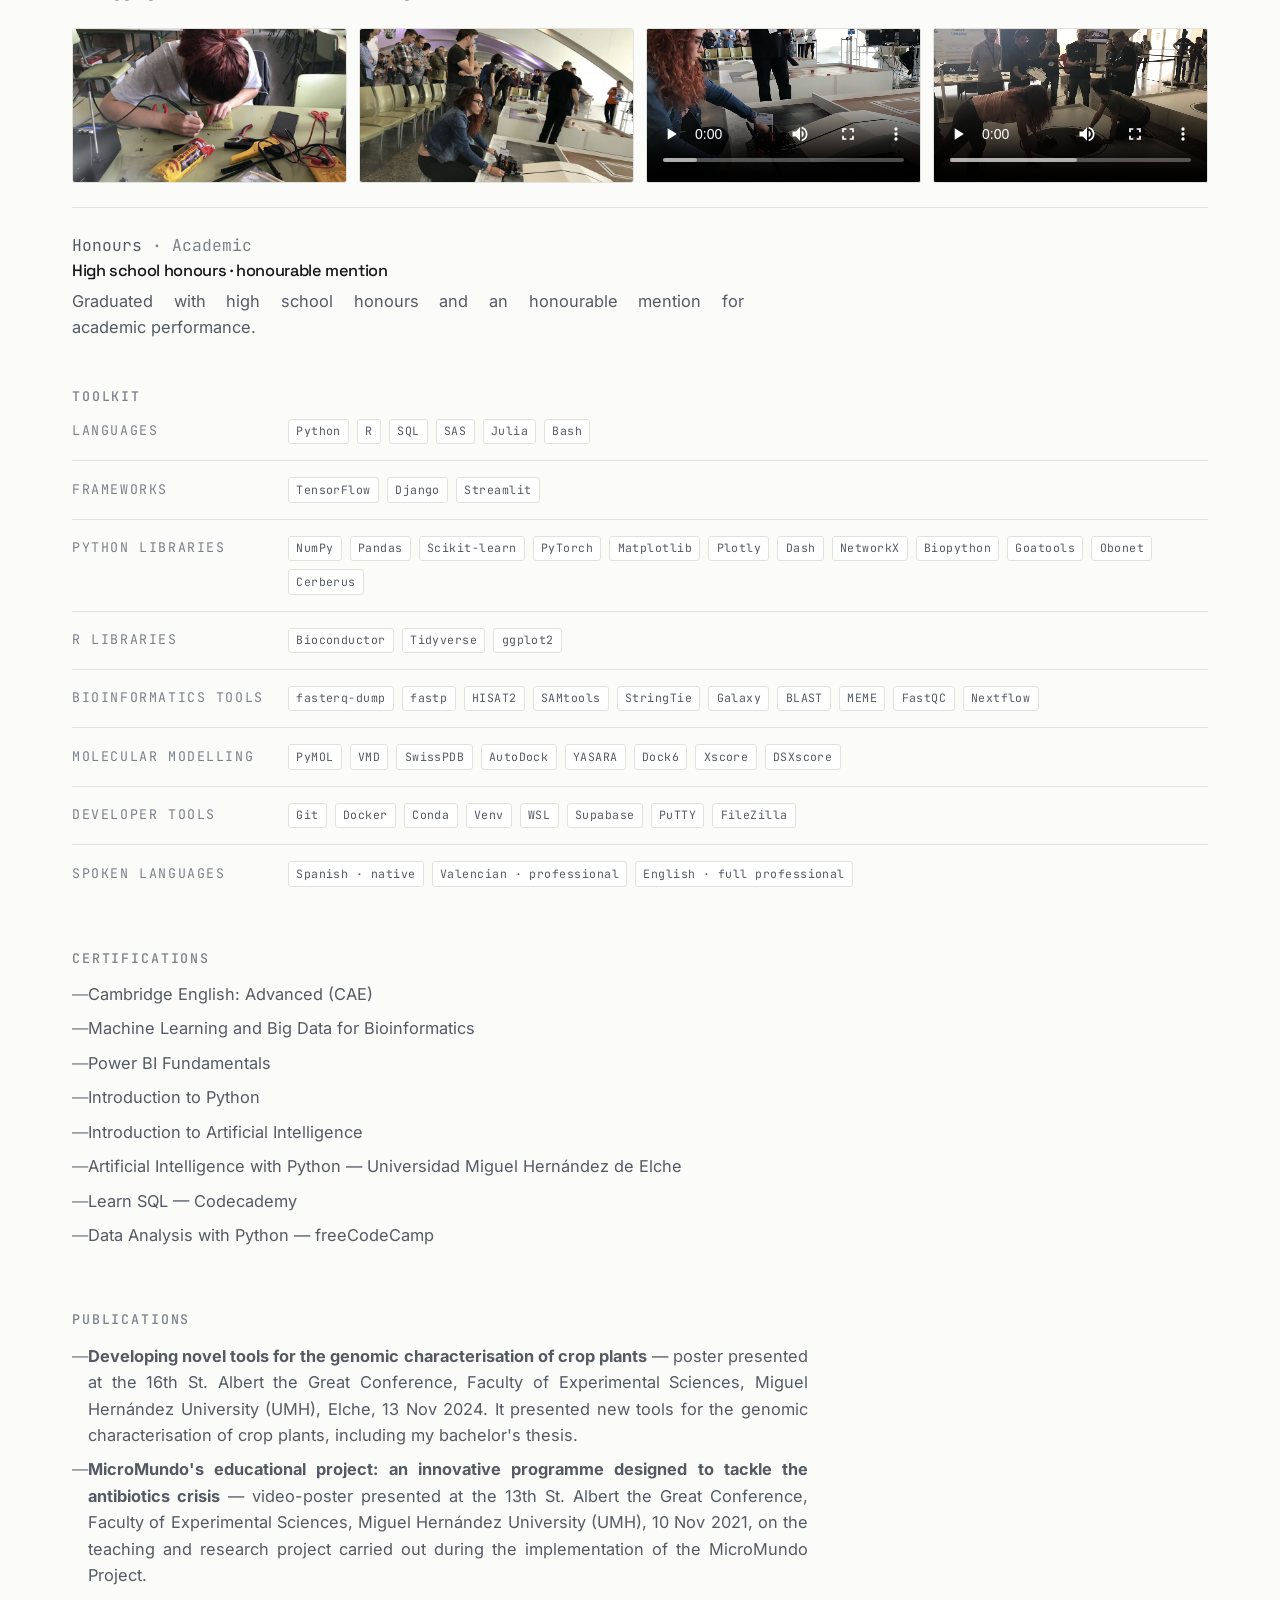
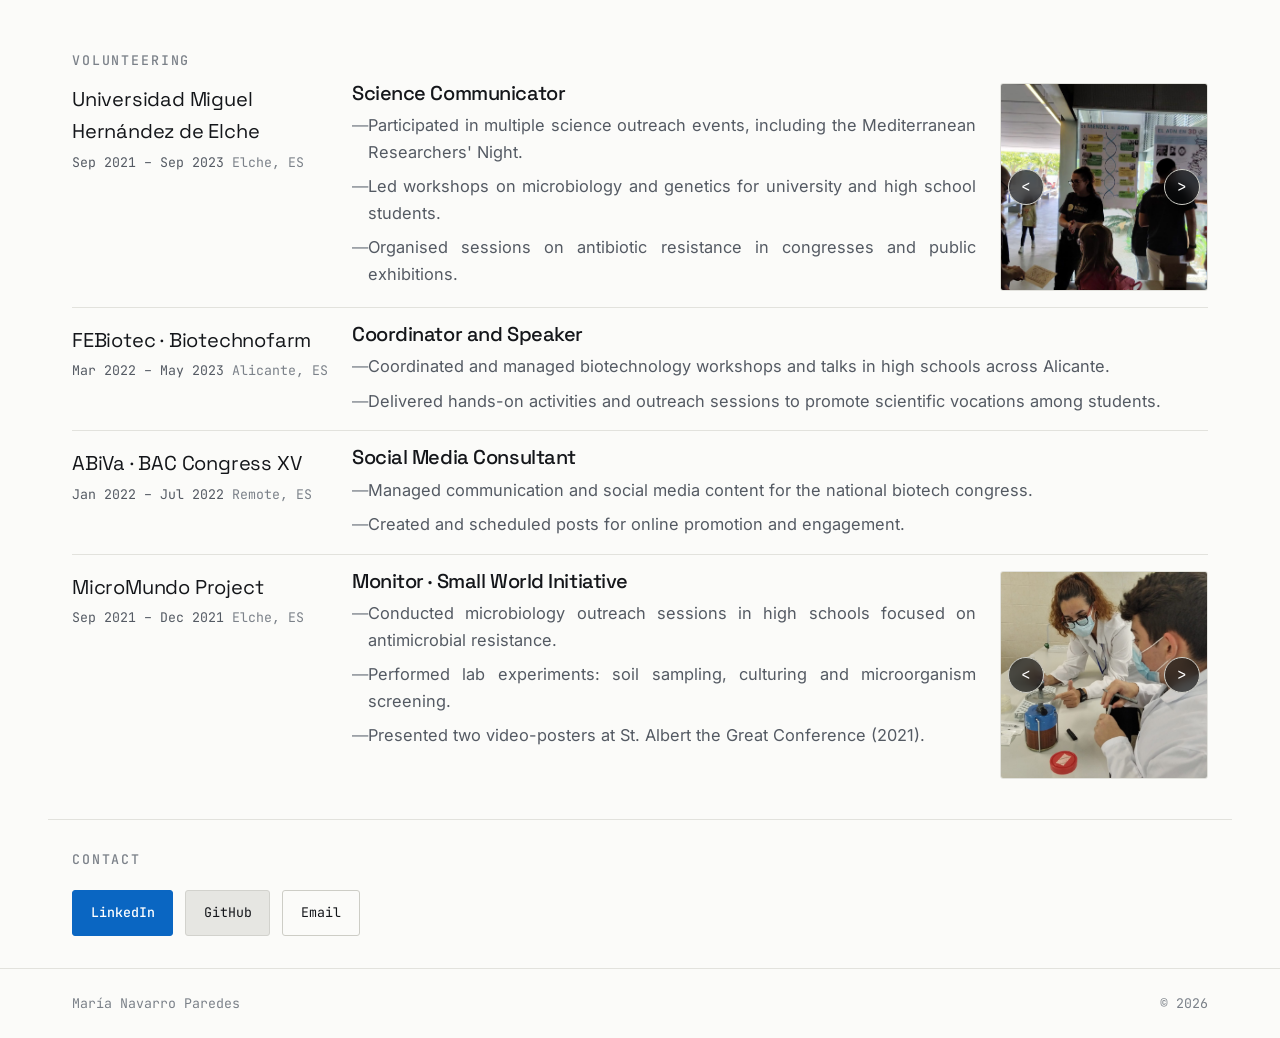
==== commit 1b428d60: "reorganisation of sections and minor changes" ====
--- a/index.html
+++ b/index.html
@@ -3,21 +3,21 @@
 <head>
 <meta charset="utf-8">
 <meta name="viewport" content="width=device-width, initial-scale=1">
-<title>María Navarro — Bioinformatician &amp; Data Scientist, Spain</title>
-<meta name="description" content="María Navarro Paredes — Data Scientist and Bioinformatician in Spain. MSc Bioinformatics &amp; Biostatistics, BSc Biotechnology. Python, R, SQL, machine learning and genomic pipelines.">
+<title>María Navarro — Bioinformatician &amp; Data Scientist</title>
+<meta name="description" content="María Navarro Paredes — Data Scientist and Bioinformatician. MSc Bioinformatics &amp; Biostatistics, BSc Biotechnology. Python, R, SQL, machine learning and genomic pipelines.">
 <meta name="author" content="María Navarro Paredes">
 <link rel="canonical" href="https://manaves.github.io/portfolio/">
 
 <meta property="og:type" content="profile">
 <meta property="og:title" content="María Navarro — Bioinformatician &amp; Data Scientist">
-<meta property="og:description" content="Bioinformatician and Data Scientist in Spain, bridging the gap between code and biology.">
+<meta property="og:description" content="Bioinformatician and Data Scientist bridging the gap between code and biology.">
 <meta property="og:url" content="https://manaves.github.io/portfolio/">
 <meta property="og:image" content="https://manaves.github.io/portfolio/assets/img/maria.jpg">
 <meta name="twitter:card" content="summary_large_image">
 
 <link rel="icon" href="assets/img/favicon.svg" type="image/svg+xml">
 <link rel="stylesheet" href="assets/css/fonts.css">
-<link rel="stylesheet" href="assets/css/site.css?v=4">
+<link rel="stylesheet" href="assets/css/site.css?v=8">
 
 <script type="application/ld+json">
 {
@@ -28,7 +28,6 @@
   "jobTitle": "Bioinformatician & Data Scientist",
   "url": "https://manaves.github.io/portfolio/",
   "image": "https://manaves.github.io/portfolio/assets/img/maria.jpg",
-  "address": { "@type": "PostalAddress", "addressLocality": "Spain", "addressCountry": "ES" },
   "email": "mailto:navarroparedesmaria@gmail.com",
   "sameAs": [
     "https://github.com/manaves",
@@ -46,7 +45,7 @@
   <div class="shell">
     <a class="brand" href="index.html">
       María Navarro <span class="brand-dot" aria-hidden="true">/</span>
-      <span class="brand-meta">Bioinformatics · Spain</span>
+      <span class="brand-meta">Bioinformatics</span>
     </a>
     <button class="icon-btn" id="theme-toggle" type="button" aria-label="Switch to dark theme" title="Switch theme">
       <svg class="icon-moon" viewBox="0 0 24 24" fill="none" stroke="currentColor" stroke-width="1.6" aria-hidden="true"><path d="M21 12.8A9 9 0 1 1 11.2 3a7 7 0 0 0 9.8 9.8Z"/></svg>
@@ -72,19 +71,18 @@
 
       <div>
         <h1>María Navarro</h1>
-        <p class="hero-role">Bioinformatician · Data Scientist · Spain</p>
+        <p class="hero-role">Bioinformatician · Data Scientist</p>
         <p class="hero-bio">
-          I'm a bioinformatician and data scientist who likes bridging the gap between code and
-          biology. My background spans industry machine learning at Santander Group and academic
-          research in genomic pipelines.
+          I'm a <strong>Bioinformatician</strong> and <strong>Data Scientist</strong> who likes bridging the gap between code and
+          biology. My background includes working with Machine Learning at Santander Bank and conducting academic research in genomic pipelines.
         </p>
         <p class="hero-bio">
-          I enjoy building tools that make data accessible — like <strong>TomaSearch</strong>, a full-stack web app I
+          I enjoy building tools that make data accessible, like <strong>TomaSearch</strong>, a full-stack web app I
           wrote to host my bachelor's thesis data, or <strong>BioData</strong>, a Streamlit viewer that turns protein binding
           measurements into an interactive 3D structure.
         </p>
         <p class="hero-bio">
-          Right now I'm looking for the next big step: a doctoral position in bioinformatics.
+          Right now I'm looking for the next big step: a position in Bioinformatics.
         </p>
       </div>
     </div>
@@ -98,28 +96,6 @@
 
     <div class="carousel" data-carousel>
       <div class="carousel-track" id="projects-track" tabindex="0" role="group" aria-label="Projects, horizontally scrollable">
-
-        <article class="card">
-          <h3><a href="https://github.com/manaves/BioData-QC" target="_blank" rel="noopener">BioData Quality Control and 3D Viewer</a></h3>
-          <div class="video-facade" data-yt="TMHYZopYMJQ" data-yt-title="BioData QC and 3D Viewer — demo">
-            <img src="assets/img/projects/BioData.png" alt="Preview of the BioData QC demo video" width="1919" height="940" loading="lazy">
-            <button class="video-play" type="button" aria-label="Play the BioData QC demo video"></button>
-          </div>
-          <p>BioData is a <strong>Streamlit</strong> application designed for processing thermodynamic protein binding measurements (such as the SKEMPI 2.0 benchmark) featuring automated quality control pipelines and advanced 3D macromolecular visualizations. The platform provides full control over column mappings and QC thresholds to filter data in real-time, accompanied by searchable tables and dynamic diagnostic summary plots. Additionally, it includes an interactive 3D structural viewer that allows researchers to inspect mutation properties, highlight neighboring residues, and export comprehensive HTML executive summary reports.</p>
-          <div class="tags"><span class="tag">Python</span><span class="tag">Streamlit</span><span class="tag">Protein analysis</span></div>
-          <p class="card-foot"><span class="card-date">Aug 2026 – Sep 2026</span><a href="https://github.com/manaves/BioData-QC" target="_blank" rel="noopener">Repo &rarr;</a></p>
-        </article>
-
-        <article class="card">
-          <h3><a href="https://github.com/manaves/tomasearch" target="_blank" rel="noopener">TomaSearch</a></h3>
-          <div class="video-facade" data-yt="sicuC1XOn84" data-yt-title="TomaSearch — demo">
-            <img src="assets/img/projects/TomaSearch.png" alt="Preview of the TomaSearch demo video" width="1896" height="904" loading="lazy">
-            <button class="video-play" type="button" aria-label="Play the TomaSearch demo video"></button>
-          </div>
-          <p>TomaSearch is a <strong>Django</strong> and <strong>PostgreSQL</strong> web application developed for my <strong>bachelor's thesis</strong> to streamline the exploration and analysis of complex tomato gene-expression data. The platform enables researchers to efficiently query databases using specific gene IDs, GO terms, and subontologies, with the flexibility to export filtered datasets directly to CSV. Beyond querying, TomaSearch features an interactive graph visualization tool that dynamically maps gene-term relationships. Users can customize visual parameters and inspect detailed functional annotations by interacting directly with individual network nodes.</p>
-          <div class="tags"><span class="tag">Django</span><span class="tag">PostgreSQL</span><span class="tag">Supabase</span><span class="tag">GO ontologies</span></div>
-          <p class="card-foot"><span class="card-date">May 2025 – Sep 2025</span><a href="https://github.com/manaves/tomasearch" target="_blank" rel="noopener">Repo &rarr;</a></p>
-        </article>
 
         <article class="card">
           <h3><a href="https://github.com/ErillLab/CAG-MD" target="_blank" rel="noopener">Comparative Genomics-Assisted Motif Discovery</a></h3>
@@ -136,20 +112,8 @@
             <button class="gallery-btn gallery-next" type="button" aria-label="Next image">&gt;</button>
           </div>
           <p><strong>Master's thesis</strong>. I designed and implemented an end-to-end bioinformatics pipeline to identify regulatory binding motifs in bacterial DNA across diverse taxa, combining comparative genomics with pipeline automation (Python, BLAST, MEME Suite). The pipeline was validated against known genomic benchmarks and succeeded in identifying a potential binding motif not previously documented in <em>Ignavibacteria</em>, which partially coincides with its homologue in <em>Xanthomonas campestris</em> for the LexA repressor.</p>
-          <div class="tags"><span class="tag">Python</span><span class="tag">Biopython</span><span class="tag">BLAST</span><span class="tag">MEME</span></div>
+          <div class="tags"><span class="tag">Python</span><span class="tag">Biopython</span><span class="tag">BLAST</span><span class="tag">MEME</span><span class="tag">Conda</span></div>
           <p class="card-foot"><span class="card-date">Feb 2024 – Jun 2024 · Grade 9.1/10</span><a href="https://github.com/ErillLab/CAG-MD" target="_blank" rel="noopener">Repo &rarr;</a></p>
-        </article>
-
-        <article class="card">
-          <h3>Automated Lipidomics Data Pipeline &amp; Visual Analytics Tool</h3>
-          <div class="gallery-viewport">
-            <figure class="gallery-slide is-active">
-              <img src="assets/img/projects/Lipidomics.png" alt="The Automated Lipidomics data pipeline: an interactive dashboard for multi-class lipid data" width="640" height="480" loading="lazy">
-            </figure>
-          </div>
-          <p>I designed and built an automated Python pipeline for processing high-throughput lipidomics data generated by LipidXplorer. It standardises raw mass spectrometry outputs, separates biological samples from internal standards, applies Pearson/Spearman correlation thresholds for automated quality filtering, and calculates absolute lipid concentrations. Plotly and Dash produce standalone, interactive HTML dashboards for multi-class data exploration.</p>
-          <div class="tags"><span class="tag">Python</span><span class="tag">Plotly</span><span class="tag">Dash</span><span class="tag">Lipidomics</span></div>
-          <p class="card-foot"><span class="card-date">Feb 2024 – Jul 2024 · IRBLLEIDA</span></p>
         </article>
 
         <article class="card">
@@ -195,21 +159,68 @@
     <div class="timeline">
       <article class="job reveal">
         <div class="job-meta">
+          <span class="job-company">BioData</span>
+          <span class="job-dates">Aug 2026 – Sep 2026</span>
+          <span class="job-place">Personal project</span>
+          <div class="video-facade" data-yt="TMHYZopYMJQ" data-yt-title="BioData QC and 3D Viewer — demo">
+            <img src="assets/img/projects/BioData.png" alt="Preview of the BioData QC demo video" width="1919" height="940" loading="lazy">
+            <button class="video-play" type="button" aria-label="Play the BioData QC demo video"></button>
+          </div>
+        </div>
+        <div>
+          <h4>Developer</h4>
+          <p>BioData is a <strong>Streamlit</strong> application for processing thermodynamic protein binding measurements (such as the SKEMPI 2.0 benchmark), combining automated quality control with 3D macromolecular visualization.</p>
+          <ul>
+            <li>Automated quality control pipelines with full control over column mappings and QC thresholds to filter data in real-time.</li>
+            <li>Searchable tables and dynamic diagnostic summary plots.</li>
+            <li>Interactive 3D structural viewer to inspect mutation properties, highlight neighboring residues, and export comprehensive HTML executive summary reports.</li>
+          </ul>
+          <div class="tags"><span class="tag">Python</span><span class="tag">Streamlit</span><span class="tag">Protein structure</span><span class="tag">Quality control</span><span class="tag">Conda</span></div>
+          <p><a href="https://github.com/manaves/BioData-QC" target="_blank" rel="noopener">Repository &rarr;</a></p>
+        </div>
+      </article>
+
+      <article class="job reveal">
+        <div class="job-meta">
+          <span class="job-company">TomaSearch</span>
+          <span class="job-dates">May 2025 – Sep 2025</span>
+          <span class="job-place">Personal project</span>
+          <div class="video-facade" data-yt="sicuC1XOn84" data-yt-title="TomaSearch — demo">
+            <img src="assets/img/projects/TomaSearch.png" alt="Preview of the TomaSearch demo video" width="1896" height="904" loading="lazy">
+            <button class="video-play" type="button" aria-label="Play the TomaSearch demo video"></button>
+          </div>
+        </div>
+        <div>
+          <h4>Developer</h4>
+          <p>TomaSearch is a <strong>Django</strong> and <strong>PostgreSQL</strong> web application developed for my <strong>bachelor's thesis</strong> to streamline the exploration and analysis of complex tomato gene-expression data.</p>
+          <ul>
+            <li>Queries databases by specific gene IDs, GO terms and subontologies, with filtered datasets exportable directly to CSV.</li>
+            <li>Interactive graph visualization that dynamically maps gene-term relationships.</li>
+            <li>Customisable visual parameters and detailed functional annotations inspectable directly on individual network nodes.</li>
+          </ul>
+          <div class="tags"><span class="tag">Python</span><span class="tag">Django</span><span class="tag">PostgreSQL</span><span class="tag">Supabase</span><span class="tag">GO ontologies</span><span class="tag">Conda</span></div>
+          <p><a href="https://github.com/manaves/tomasearch" target="_blank" rel="noopener">Repository &rarr;</a></p>
+        </div>
+      </article>
+
+      <article class="job reveal">
+        <div class="job-meta">
           <span class="job-company">Quental Technologies</span>
           <span class="job-dates">Mar 2024 – Jan 2025</span>
           <span class="job-place">Remote, ES</span>
         </div>
         <div>
-          <h4>Data Scientist</h4>
-          <p>Worked across two primary entities within Grupo Santander (Banco Santander (Spain) and Santander Consumer Finance (UK)) focusing on deep learning model development and regulatory risk compliance.</p>
-          <ul>
-            <li>Deep Learning and Forecasting: Engineered two deep learning models (<strong>Transformer</strong> and <strong>LSTM</strong>) in <strong>TensorFlow</strong> to forecast key financial metrics and time-series data.</li>
-            <li>Model Maintenance: Maintained, monitored, and optimized machine learning models built in <strong>R</strong> to ensure ongoing reliability and accuracy for time-series forecasting.</li>
-            <li>Risk Modeling and Compliance: Developed a <strong>Loss Given Default (LGD)</strong> model under the Internal Ratings-Based (IRB) approach, strictly aligning with PRA and ECB regulatory frameworks.</li>
-            <li>Technical execution: Programmed variable analyses (RDS), executed the TTW process, implemented decision tree segmentation, and calculated margins of conservatism (MoC) for final model deployment (<strong>SAS</strong>, <strong>SQL</strong>).</li>
+          <h4>Junior Data Scientist</h4>
+          <p>Worked across two primary entities within Santander Group (Santander Bank and Santander Consumer Finance (UK)) focusing on Deep Learning model development and regulatory risk compliance.</p>
+          <ul>
+            <li>Engineered Deep Learning models (<strong>Transformer</strong> and <strong>LSTM</strong>) in <strong>TensorFlow</strong> to forecast key financial metrics and time-series data.</li>
+            <li>Maintained, monitored, and optimized Machine Learning models built in <strong>R</strong> to ensure ongoing reliability and accuracy for time-series forecasting.</li>
+            <li>Used remote Linux machines over <strong>SSH</strong> using <strong>PuTTY</strong> to run and monitor model development and deployment tasks.</li>
+            <li>Developed a <strong>Loss Given Default (LGD)</strong> model under the Internal Ratings-Based (IRB) approach, strictly aligning with PRA and ECB regulatory frameworks.</li>
+            <li>Programmed variable analyses, executed the time-to-workout process, implemented decision tree segmentation, and calculated margins of conservatism for final model deployment (<strong>SAS</strong>, <strong>SQL</strong>).</li>
           </ul>
           <p></p>
-          <div class="tags"><span class="tag">Python</span><span class="tag">TensorFlow</span><span class="tag">R</span><span class="tag">SAS</span><span class="tag">SQL</span><span class="tag">Docker</span><span class="tag">Git</span><span class="tag">GitLab</span></div>
+          <div class="tags"><span class="tag">Python</span><span class="tag">TensorFlow</span><span class="tag">R</span><span class="tag">SAS</span><span class="tag">SQL</span><span class="tag">Docker</span><span class="tag">Git</span><span class="tag">GitLab</span><span class="tag">PuTTY</span></div>
         </div>
       </article>
 
@@ -223,11 +234,11 @@
           <h4>Junior Scientist</h4>
           <p>Developed automated data pipelines and analytical software to support biomedical research.</p>
           <ul>
-            <li>Designed and built a custom <strong>Python</strong> application to process and analyze complex statistical data from LipidXplorer.</li>
-            <li>Automated the generation of comprehensive CSV data summaries and statistical analyses for end-users.</li>
-            <li>Programmed interactive HTML data visualizations categorized by species using a custom-built correlation filtering system.</li>
-          </ul>
-          <div class="tags"><span class="tag">Python</span><span class="tag">Conda</span><span class="tag">WSL</span></div>
+            <li>Designed and built the <strong>Automated Lipidomics Data Pipeline &amp; Visual Analytics Tool</strong>, a custom <strong>Python</strong> pipeline for high-throughput lipidomics data from <strong>LipidXplorer</strong>: it standardises raw mass spectrometry outputs and separates biological samples from internal standards.</li>
+            <li>Applied Pearson/Spearman correlation thresholds for automated quality filtering and calculated absolute lipid concentrations.</li>
+            <li>Automated CSV summaries and statistical analyses, and produced interactive HTML dashboards with <strong>Plotly</strong> and <strong>Dash</strong> for multi-class data exploration by species.</li>
+          </ul>
+          <div class="tags"><span class="tag">Python</span><span class="tag">Plotly</span><span class="tag">Dash</span><span class="tag">Lipidomics</span><span class="tag">Conda</span></div>
         </div>
       </article>
 
@@ -263,8 +274,9 @@
             <li>Performed targeted molecular docking simulations of Zika virus nonstructural proteins at allosteric sites.</li>
             <li>Utilized specialized bioinformatics software, including <strong>AutoDock</strong>, <strong>Yasara</strong>, <strong>Dock6</strong>, <strong>Xscore</strong>, and <strong>DSXscore</strong>, to evaluate binding energies.</li>
             <li>Visualized and analyzed macromolecular structures using <strong>PyMOL</strong>, <strong>VMD</strong> and <strong>SwissPDB</strong>.</li>
-          </ul>
-          <div class="tags"><span class="tag">PyMOL</span><span class="tag">VMD</span><span class="tag">SwissPDB</span><span class="tag">AutoDock</span><span class="tag">YASARA</span><span class="tag">Dock6</span><span class="tag">Xscore</span><span class="tag">DSXscore</span></div>
+            <li>Accessed remote servers via <strong>PuTTY</strong> (<strong>SSH</strong>) and transferred files with <strong>FileZilla</strong> (<strong>SFTP</strong>) to run and retrieve computational work.</li>
+          </ul>
+          <div class="tags"><span class="tag">PyMOL</span><span class="tag">VMD</span><span class="tag">SwissPDB</span><span class="tag">AutoDock</span><span class="tag">YASARA</span><span class="tag">Dock6</span><span class="tag">Xscore</span><span class="tag">DSXscore</span><span class="tag">PuTTY</span><span class="tag">FileZilla</span></div>
         </div>
       </article>
     </div>
@@ -280,9 +292,8 @@
     <div class="timeline">
       <article class="job reveal">
         <div class="job-meta">
-          <span class="job-company">Open University of Catalonia · University of Barcelona</span>
+          <span class="job-company">Universitat de Barcelona · Universitat Oberta de Catalunya</span>
           <span class="job-dates">2023 – 2024</span>
-          <span class="job-place">Spain</span>
         </div>
         <div>
           <h4>Master, Bioinformatics and Biostatistics</h4>
@@ -297,7 +308,6 @@
         <div class="job-meta">
           <span class="job-company">Universidad Miguel Hernández de Elche</span>
           <span class="job-dates">2019 – 2023</span>
-          <span class="job-place">Spain</span>
         </div>
         <div>
           <h4>Bachelor, Biotechnology</h4>
@@ -422,7 +432,7 @@
       </div>
       <div class="skill-row reveal">
         <h4>Developer tools</h4>
-        <div class="tags"><span class="tag">Git</span><span class="tag">Docker</span><span class="tag">Conda</span><span class="tag">Venv</span><span class="tag">WSL</span><span class="tag">Supabase</span></div>
+        <div class="tags"><span class="tag">Git</span><span class="tag">Docker</span><span class="tag">Conda</span><span class="tag">Venv</span><span class="tag">WSL</span><span class="tag">Supabase</span><span class="tag">PuTTY</span><span class="tag">FileZilla</span></div>
       </div>
       <div class="skill-row reveal">
         <h4>Spoken languages</h4>
@@ -472,7 +482,7 @@
     <div class="timeline">
       <article class="job job--media reveal">
         <div class="job-meta">
-          <span class="job-company">Miguel Hernández University</span>
+          <span class="job-company">Universidad Miguel Hernández de Elche</span>
           <span class="job-dates">Sep 2021 – Sep 2023</span>
           <span class="job-place">Elche, ES</span>
         </div>
@@ -502,7 +512,7 @@
 
       <article class="job reveal">
         <div class="job-meta">
-          <span class="job-company">Biotechnofarm · FEBiotec</span>
+          <span class="job-company">FEBiotec · Biotechnofarm</span>
           <span class="job-dates">Mar 2022 – May 2023</span>
           <span class="job-place">Alicante, ES</span>
         </div>
@@ -575,7 +585,7 @@
 
 <footer class="site-footer">
   <div class="shell">
-    <span>María Navarro Paredes · Spain</span>
+    <span>María Navarro Paredes</span>
     <span>© <span data-year>2026</span></span>
   </div>
 </footer>
--- a/assets/css/site.css
+++ b/assets/css/site.css
@@ -224,7 +224,7 @@
 .carousel { position: relative; }
 .carousel-track {
   display: grid; grid-auto-flow: column;
-  grid-auto-columns: clamp(21rem, 36vw, 30rem);
+  grid-auto-columns: minmax(21rem, 1fr);
   gap: var(--sp-4);
   overflow-x: auto; overscroll-behavior-x: contain;
   scroll-snap-type: x mandatory;
@@ -245,7 +245,7 @@
   display: flex; flex-direction: column; gap: var(--sp-3);
 }
 .card:focus-within { border-color: var(--accent-line); }
-.card h3 { font-size: var(--step-1); min-height: 2.16em; }
+.card h3 { font-size: var(--step-1); }
 .card p { color: var(--ink-dim); font-size: var(--step-0); }
 .card .card-foot { display: flex; flex-wrap: wrap; gap: var(--sp-3); font-family: var(--font-mono); font-size: var(--step--1); }
 .card .tags { margin-top: auto; margin-bottom: 0; }
@@ -359,6 +359,7 @@
 .job-meta .job-company { color: var(--ink); display: block; font-family: var(--font-display); font-size: var(--step-1); letter-spacing: -0.01em; margin-bottom: var(--sp-1); }
 .job-meta .job-dates { color: var(--ink-dim); }
 .job-meta .job-place { color: var(--ink-faint); }
+.job-meta .video-facade { margin-top: var(--sp-3); }
 .job h4 { font-size: var(--step-1); margin-bottom: var(--sp-2); }
 .job ul { list-style: none; display: grid; gap: var(--sp-2); }
 .job li { position: relative; padding-left: var(--sp-4); color: var(--ink-dim); }
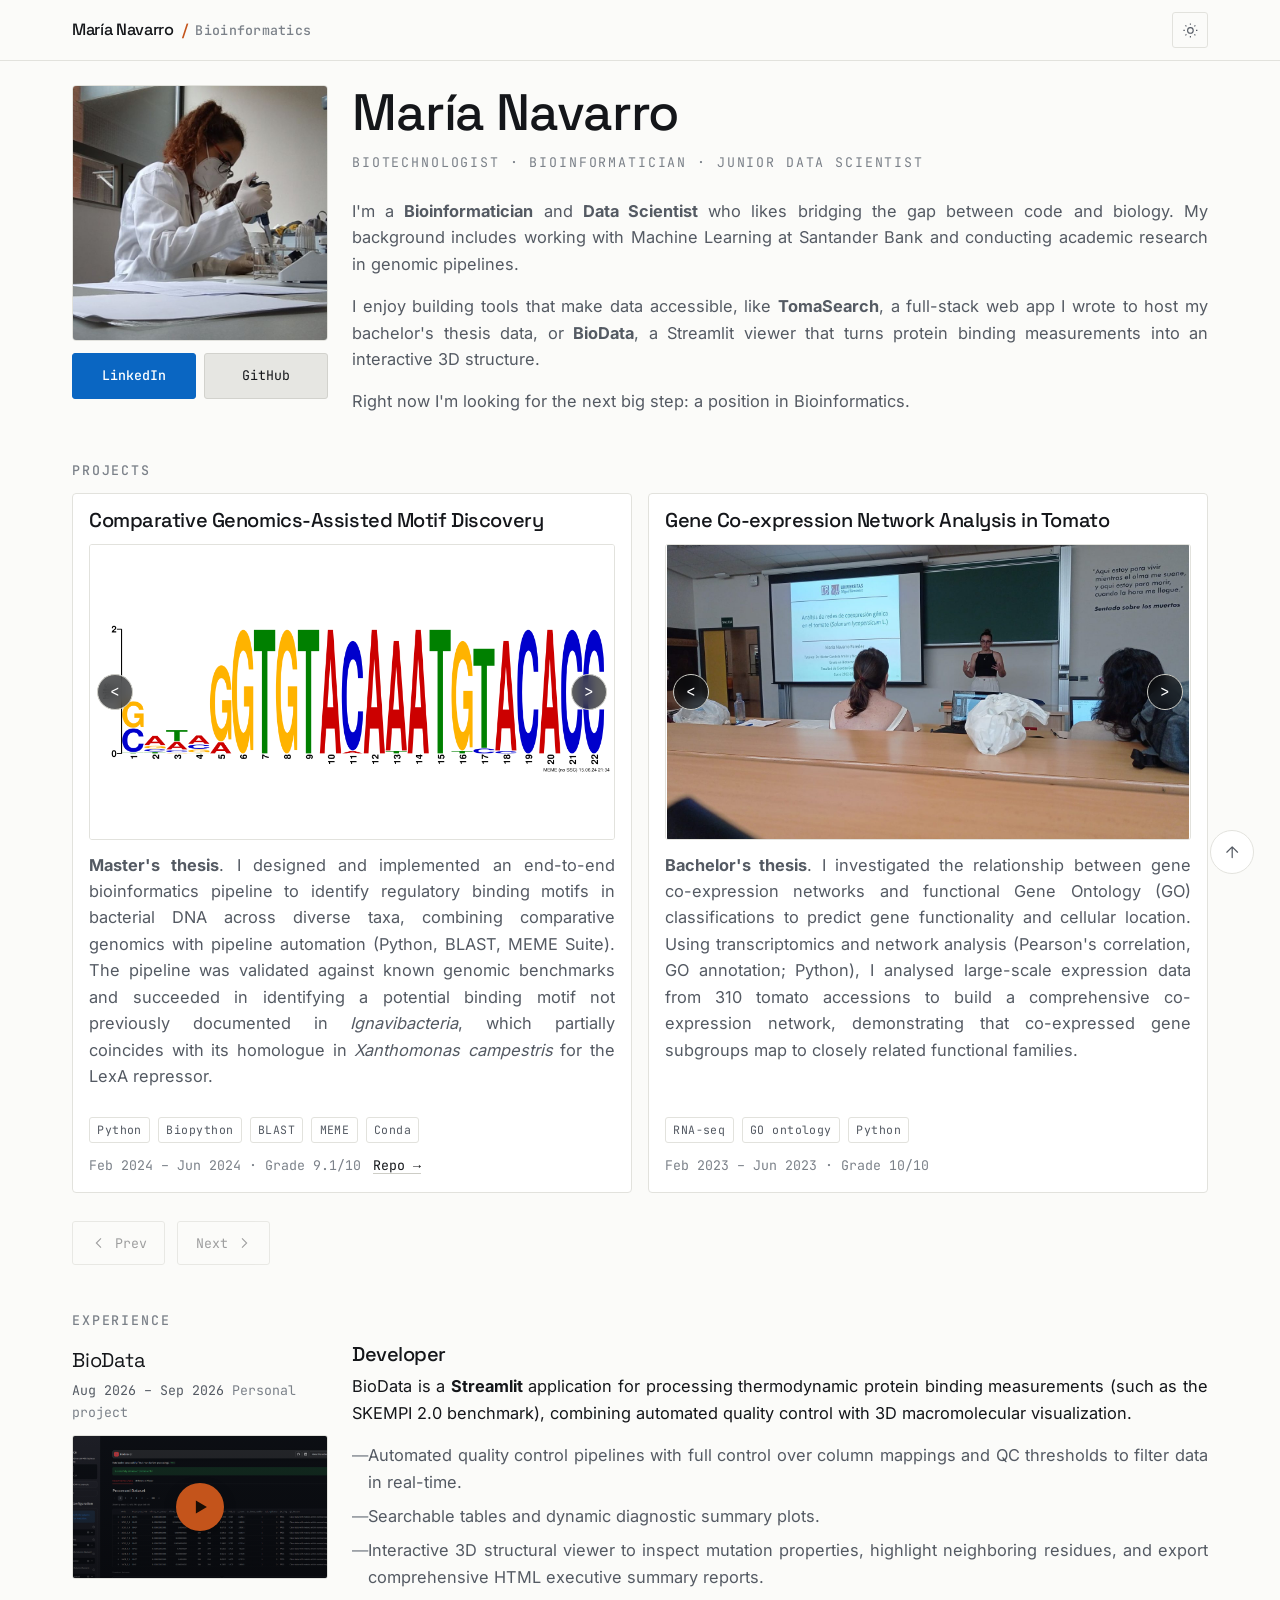
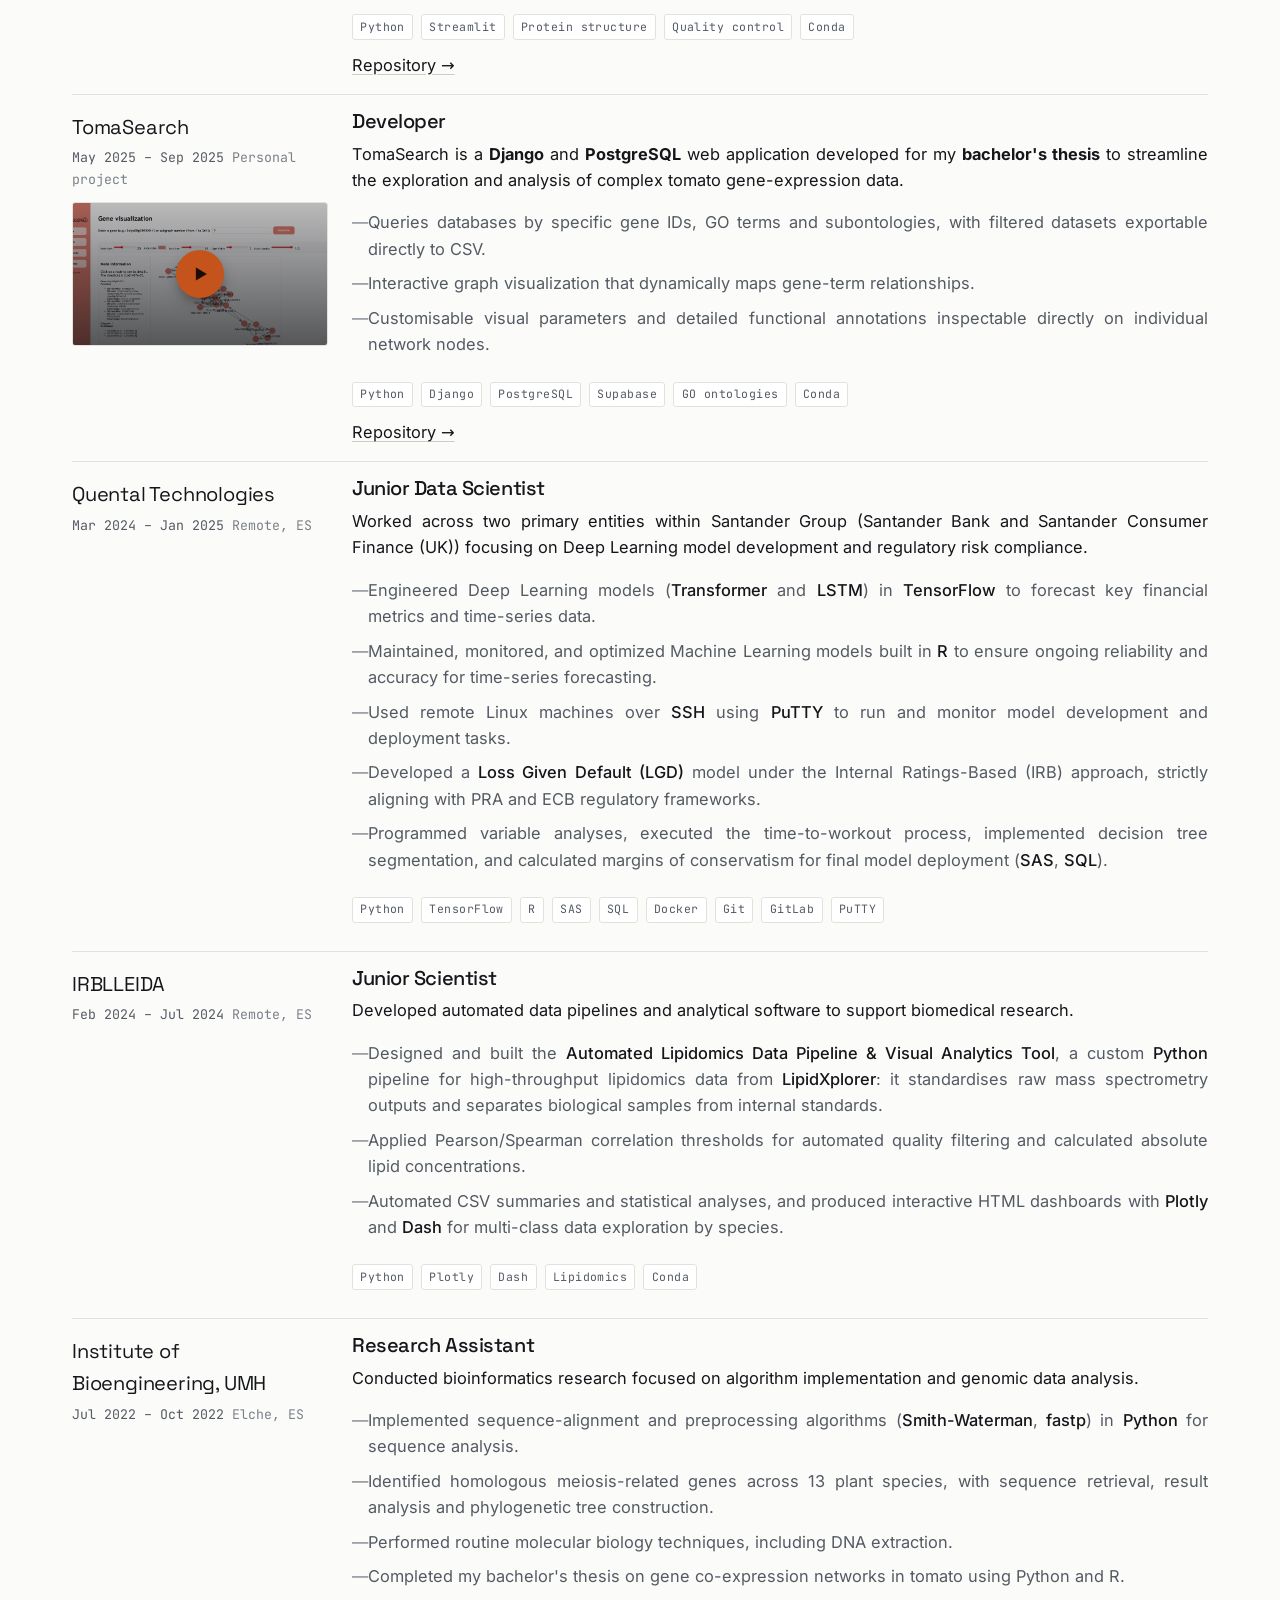
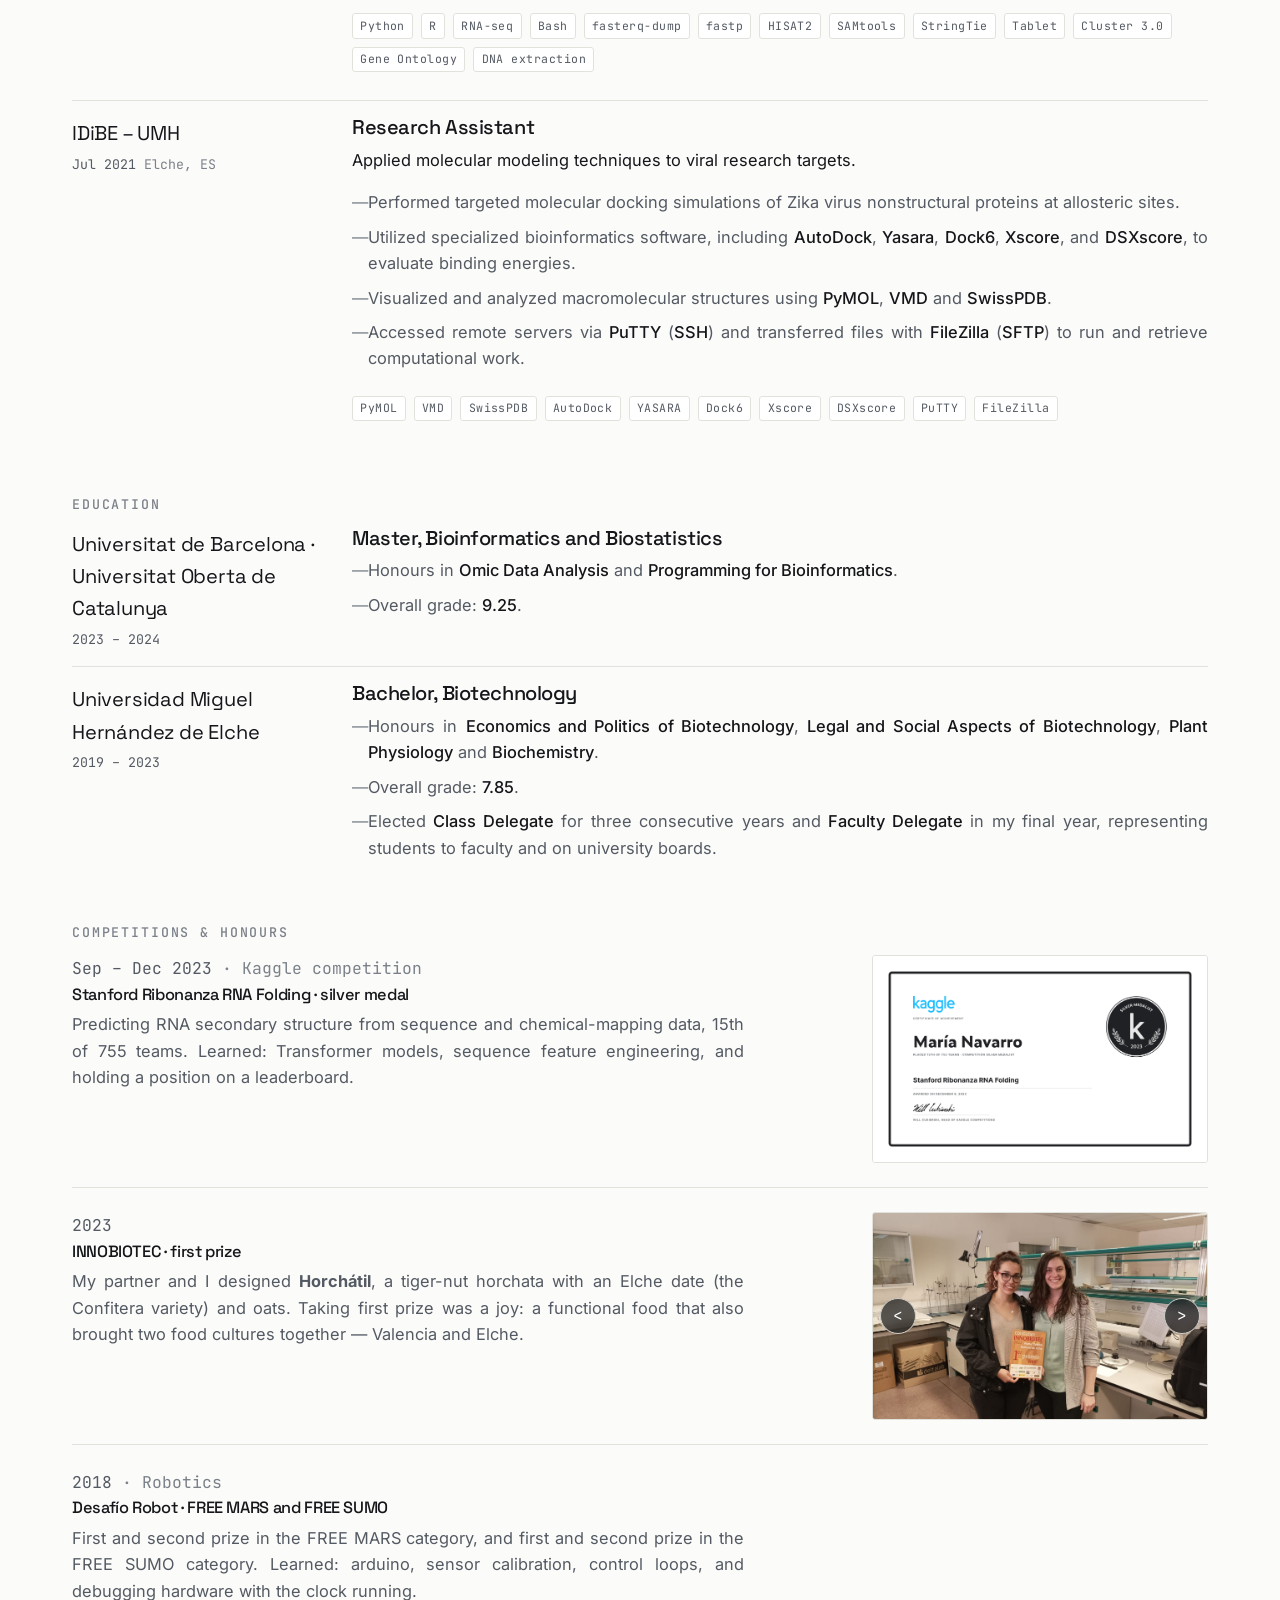
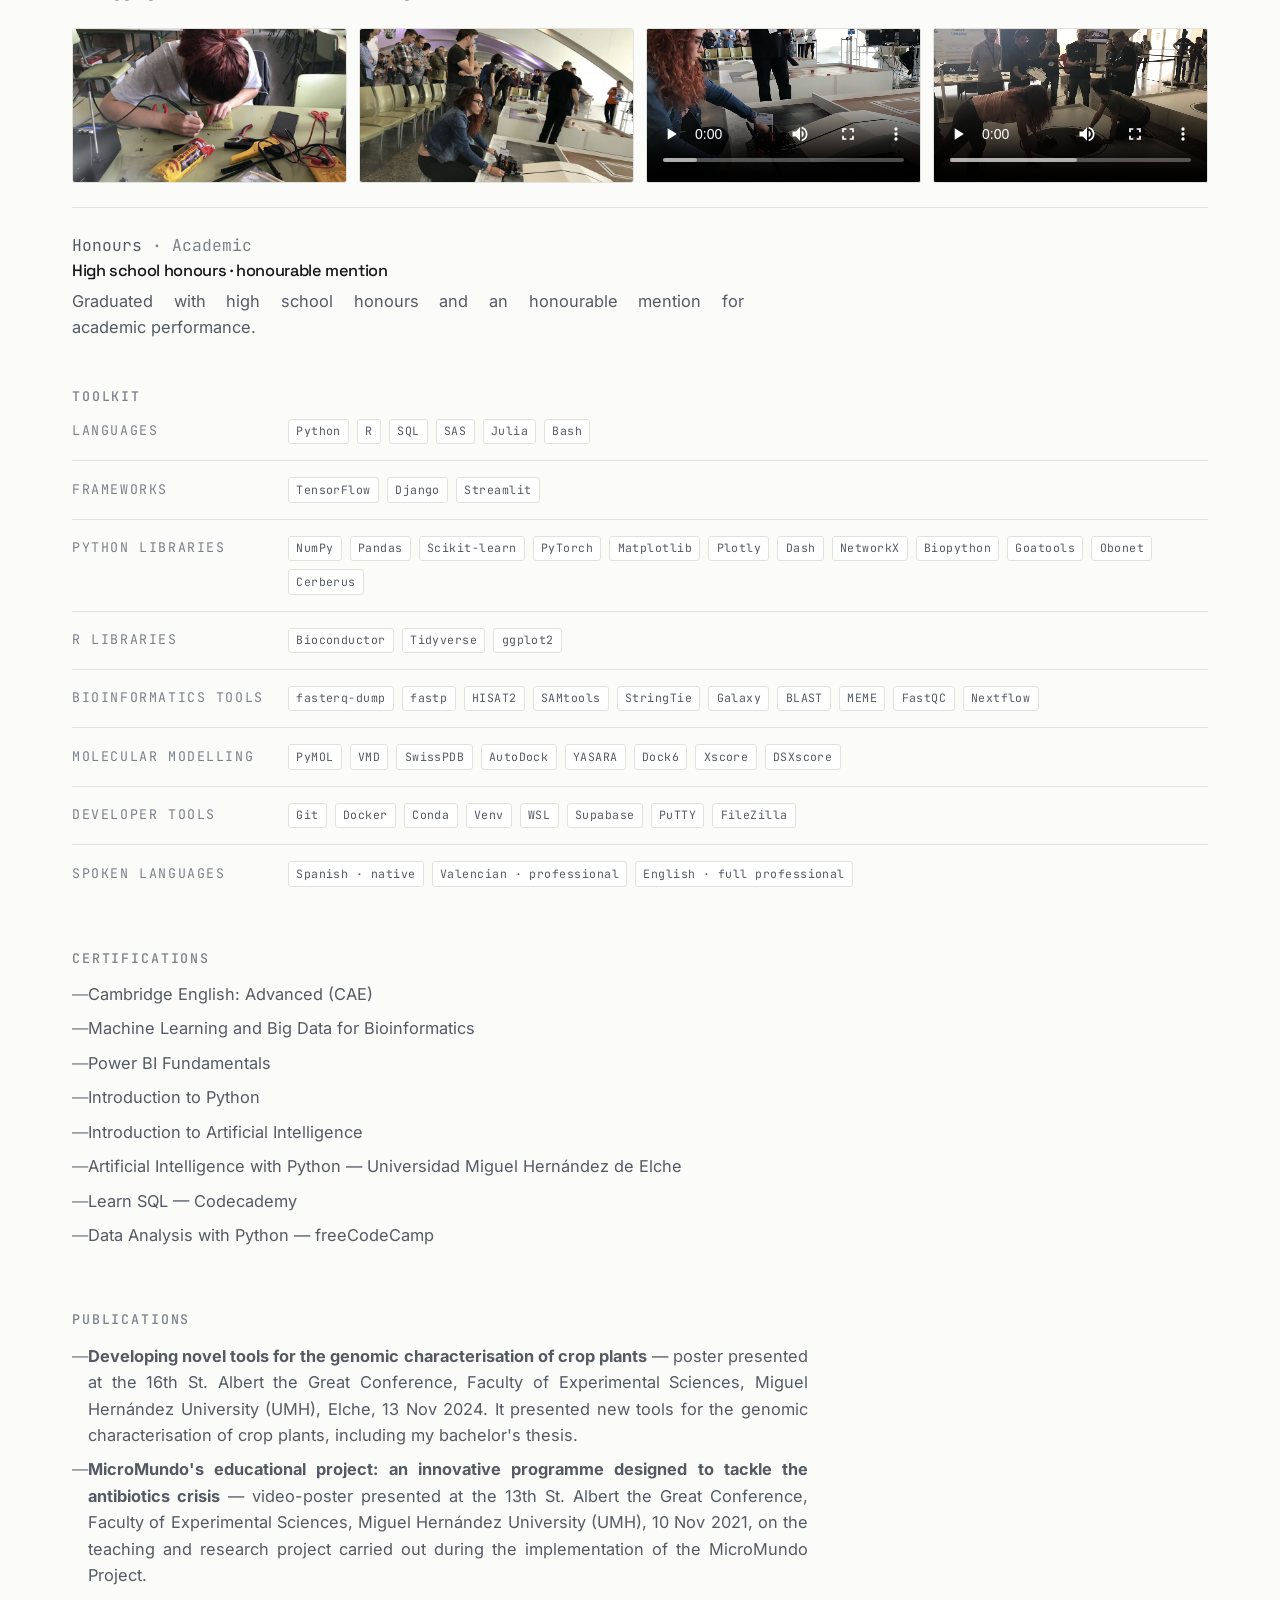
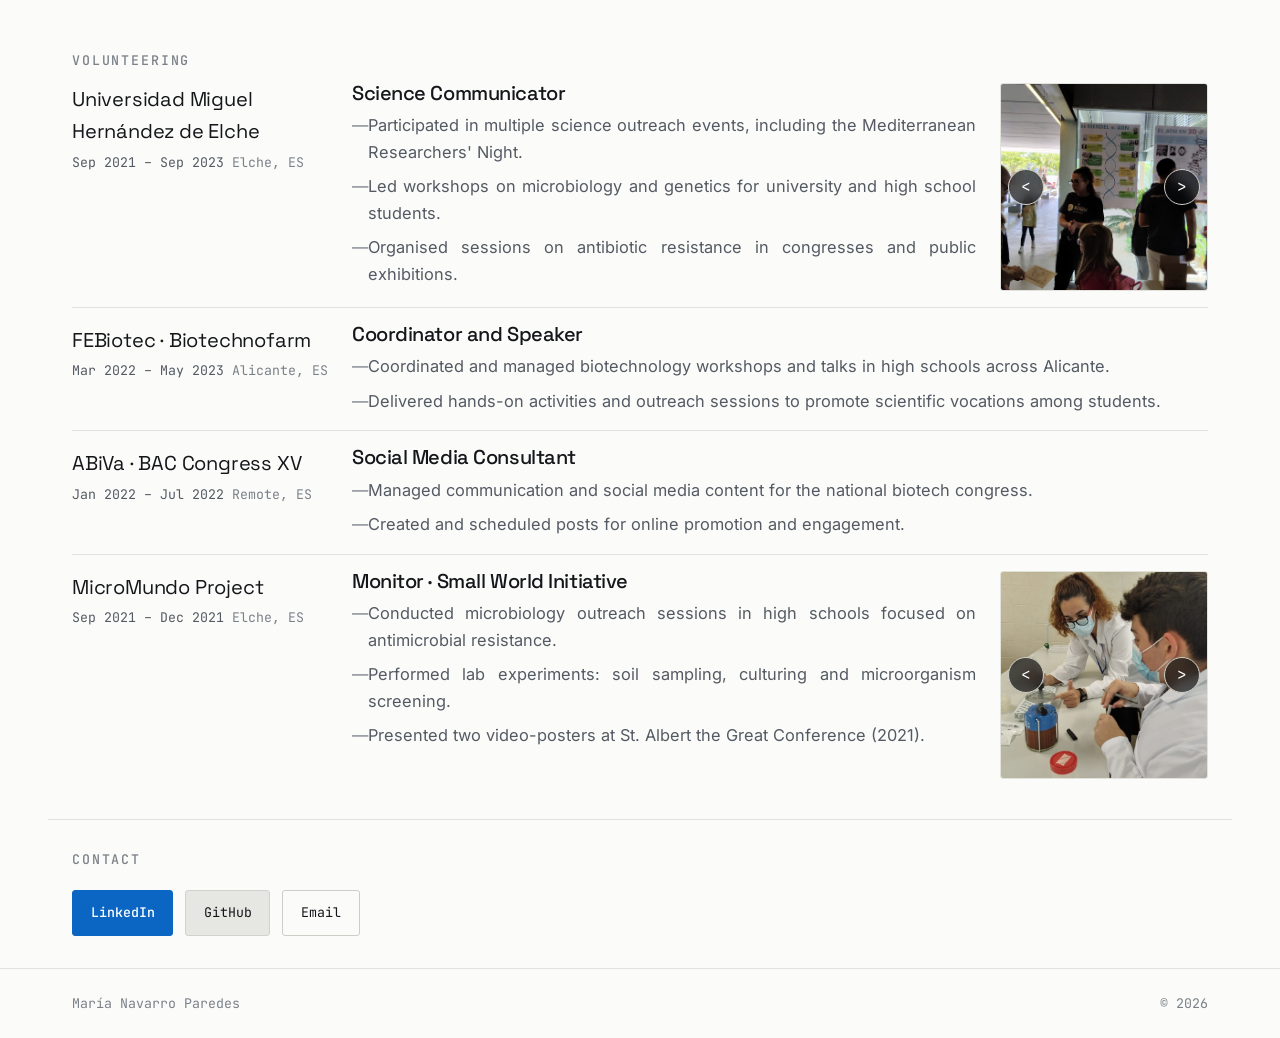
==== commit ad8fc184: "added biotechnology to the subheading" ====
--- a/index.html
+++ b/index.html
@@ -71,7 +71,7 @@
 
       <div>
         <h1>María Navarro</h1>
-        <p class="hero-role">Bioinformatician · Data Scientist</p>
+        <p class="hero-role">Biotechnologist · Bioinformatician · Junior Data Scientist</p>
         <p class="hero-bio">
           I'm a <strong>Bioinformatician</strong> and <strong>Data Scientist</strong> who likes bridging the gap between code and
           biology. My background includes working with Machine Learning at Santander Bank and conducting academic research in genomic pipelines.
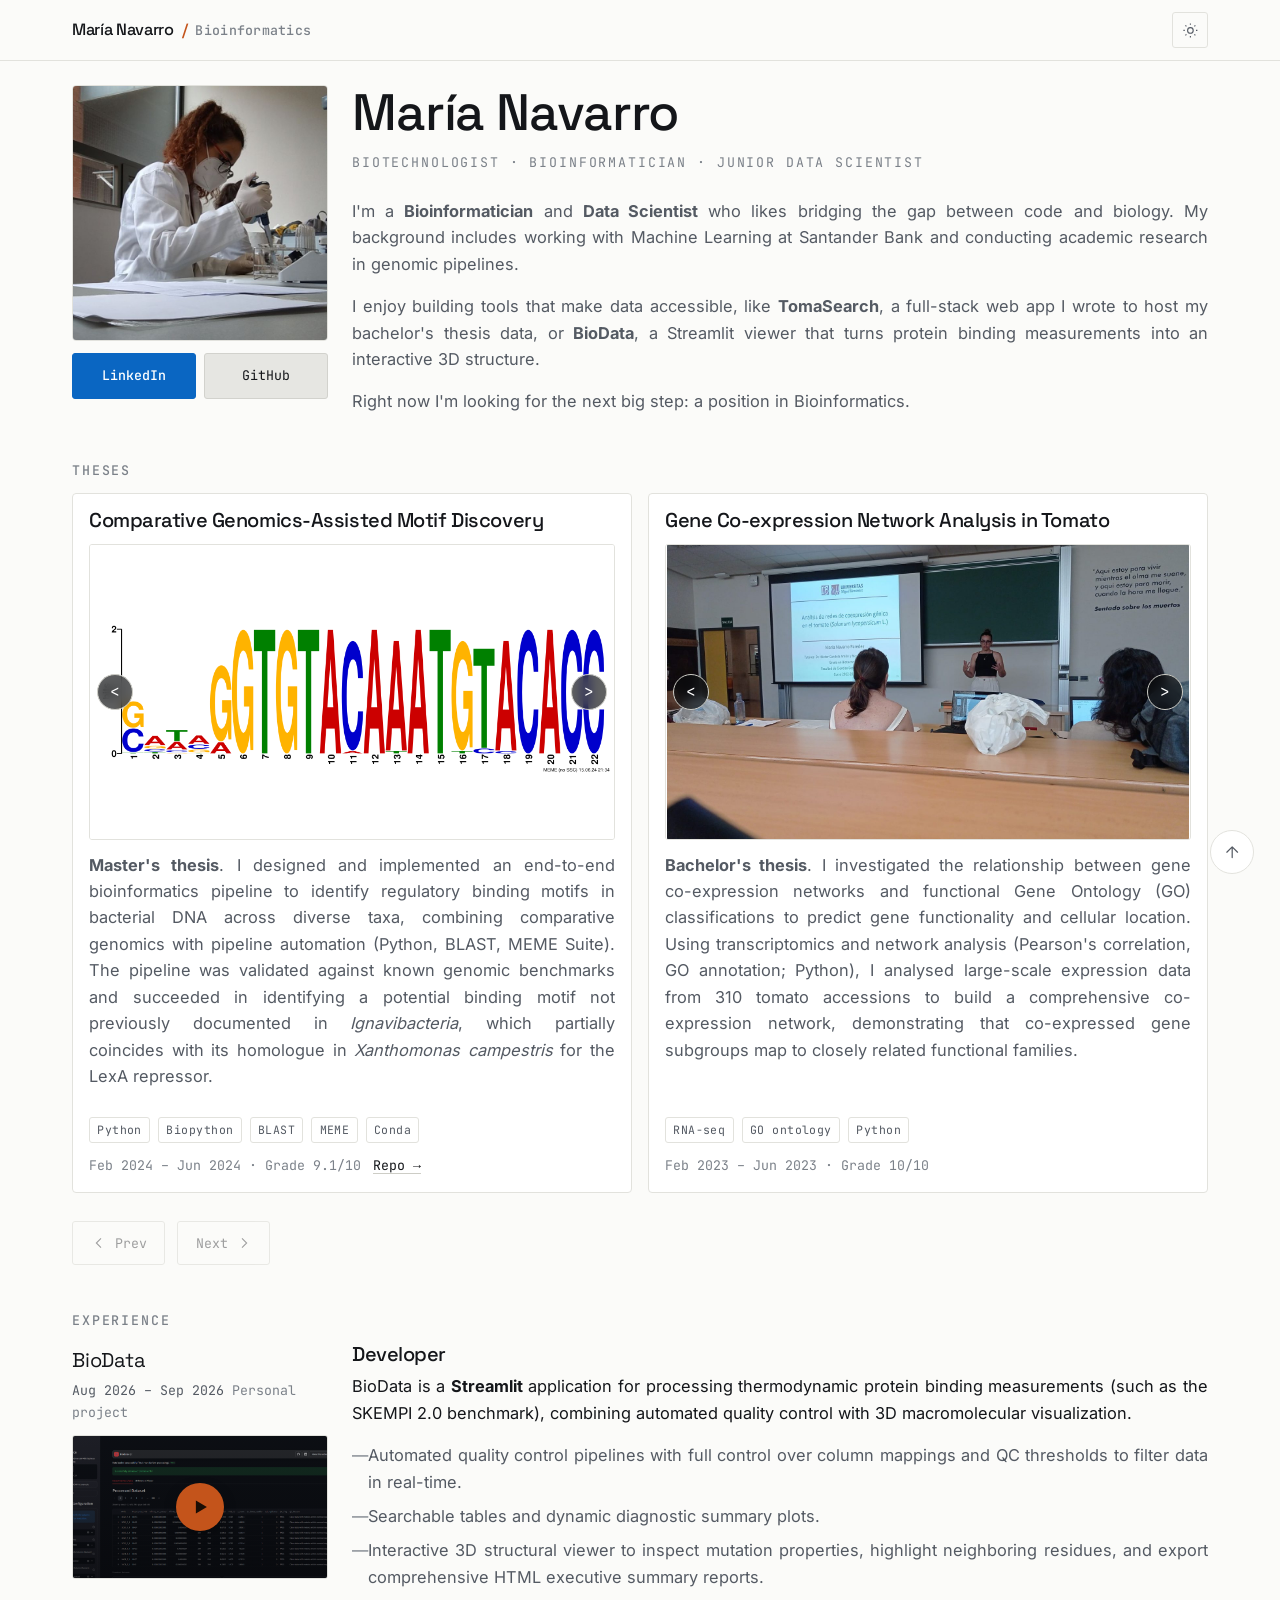
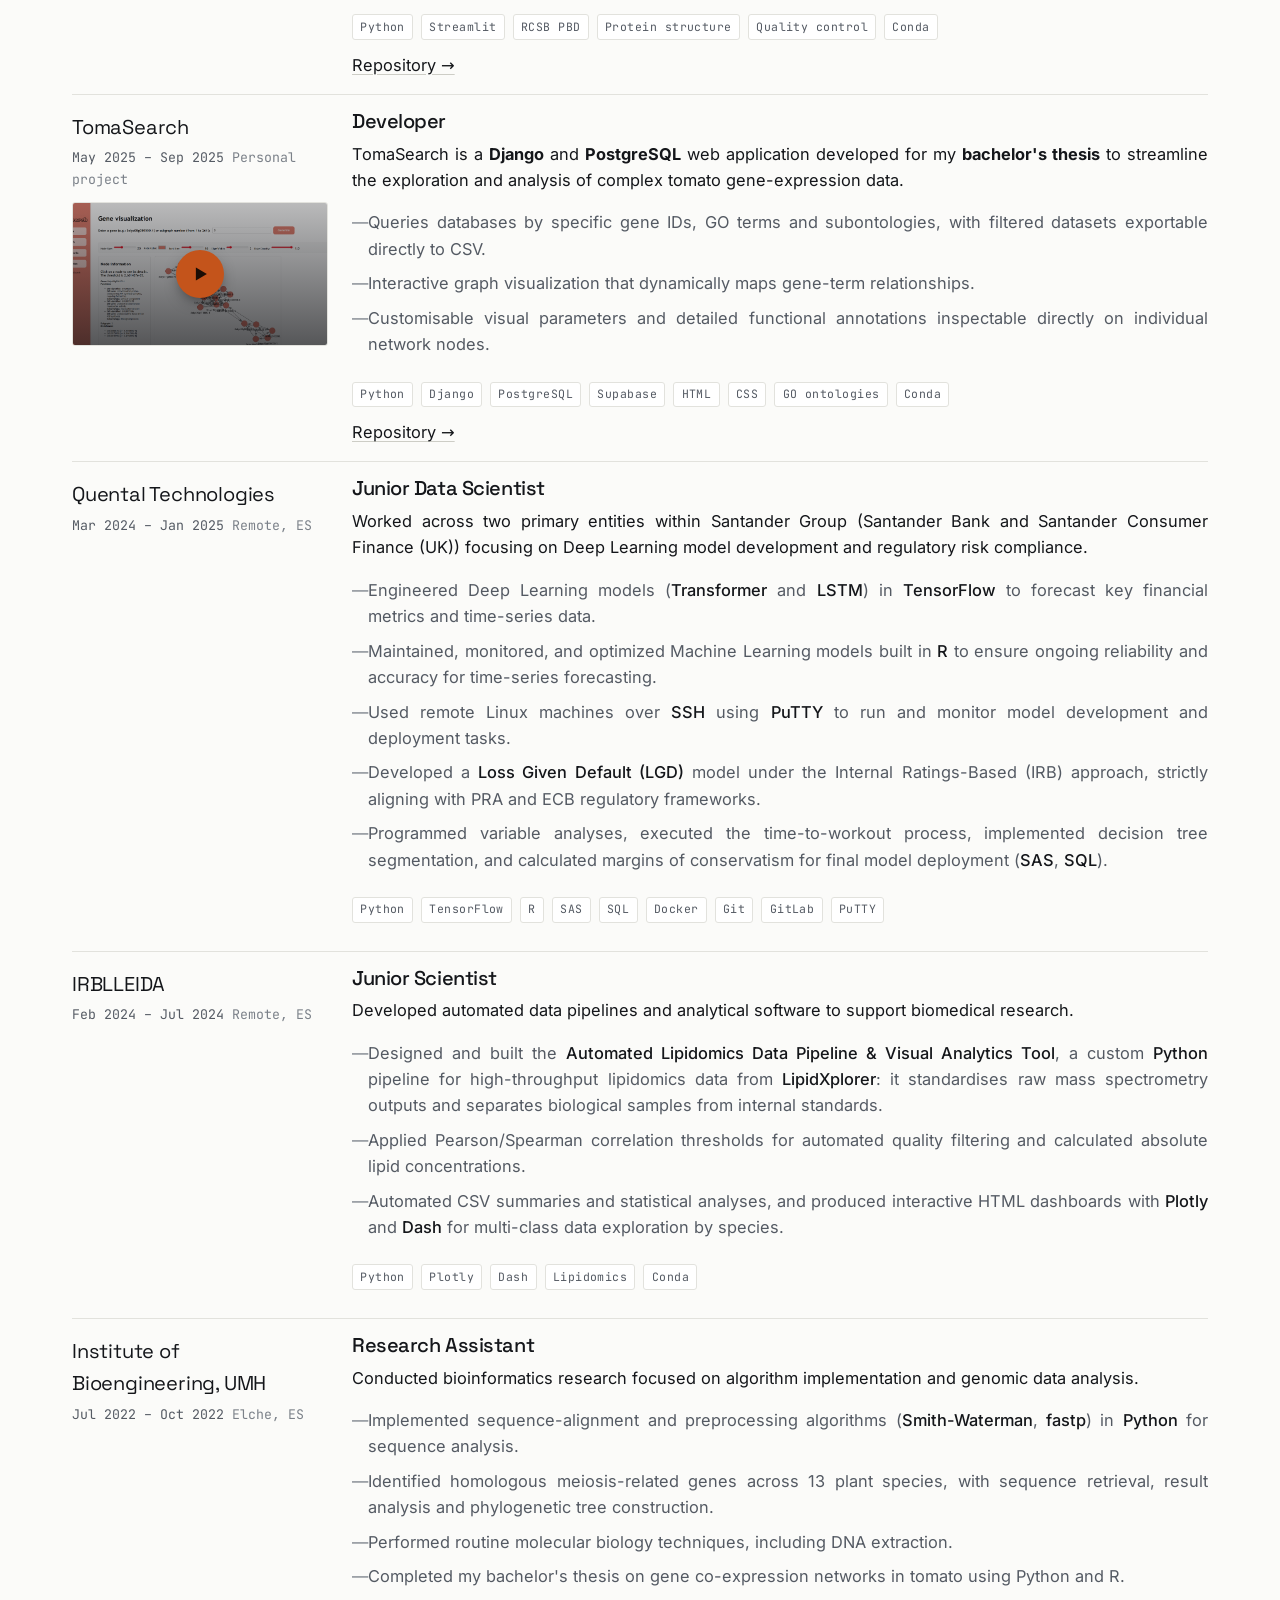
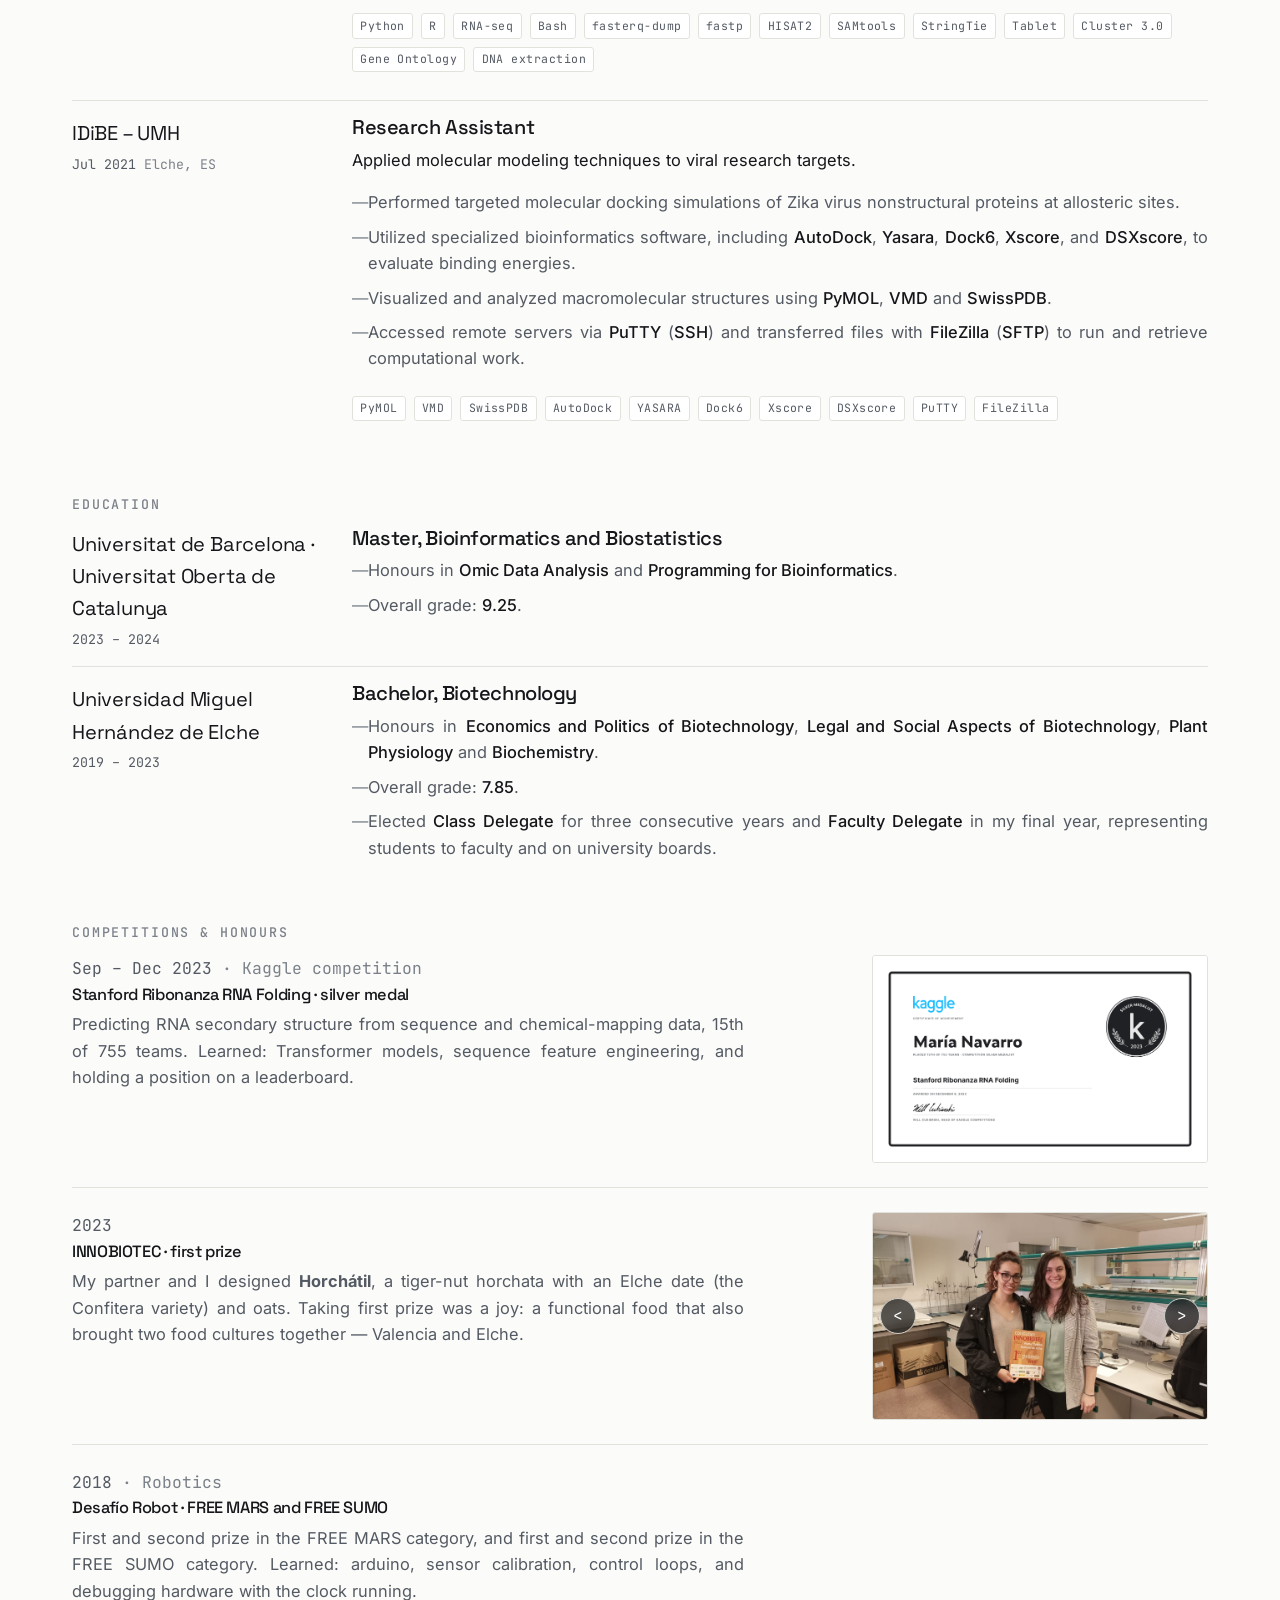
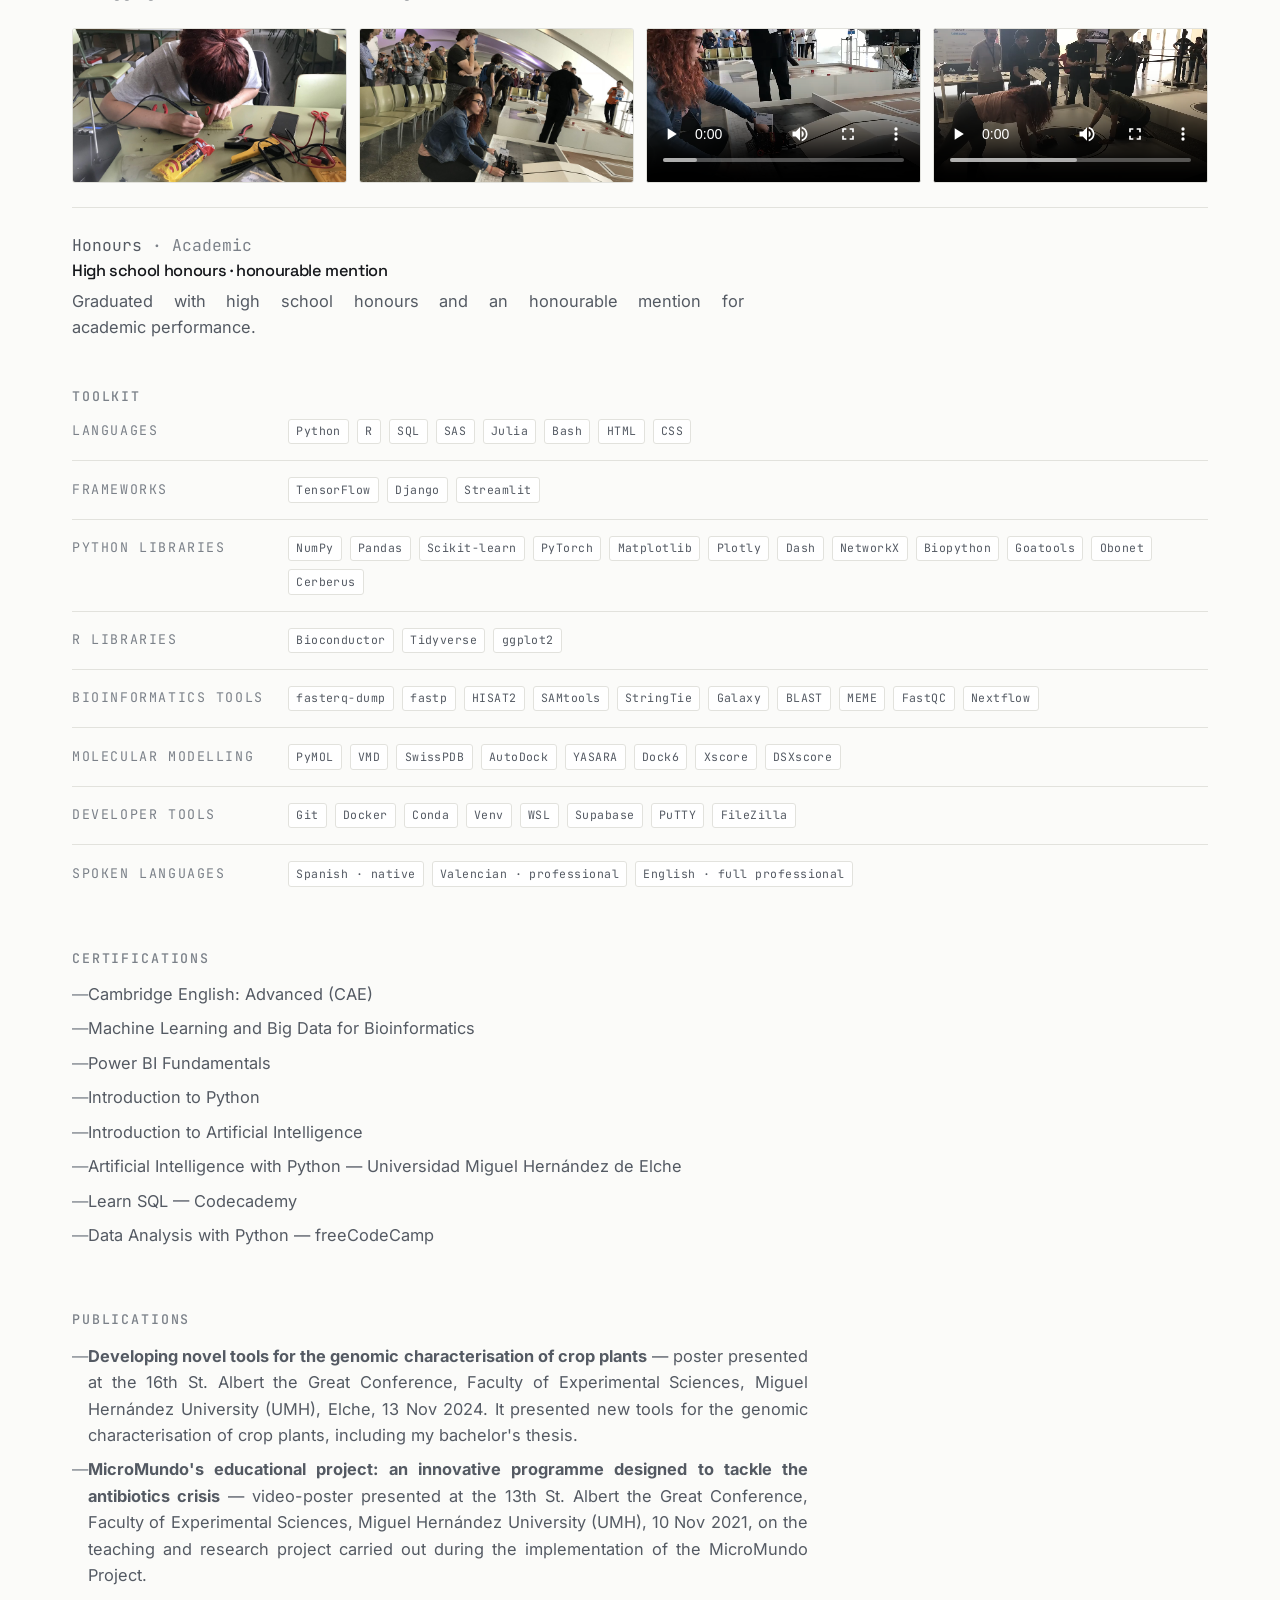
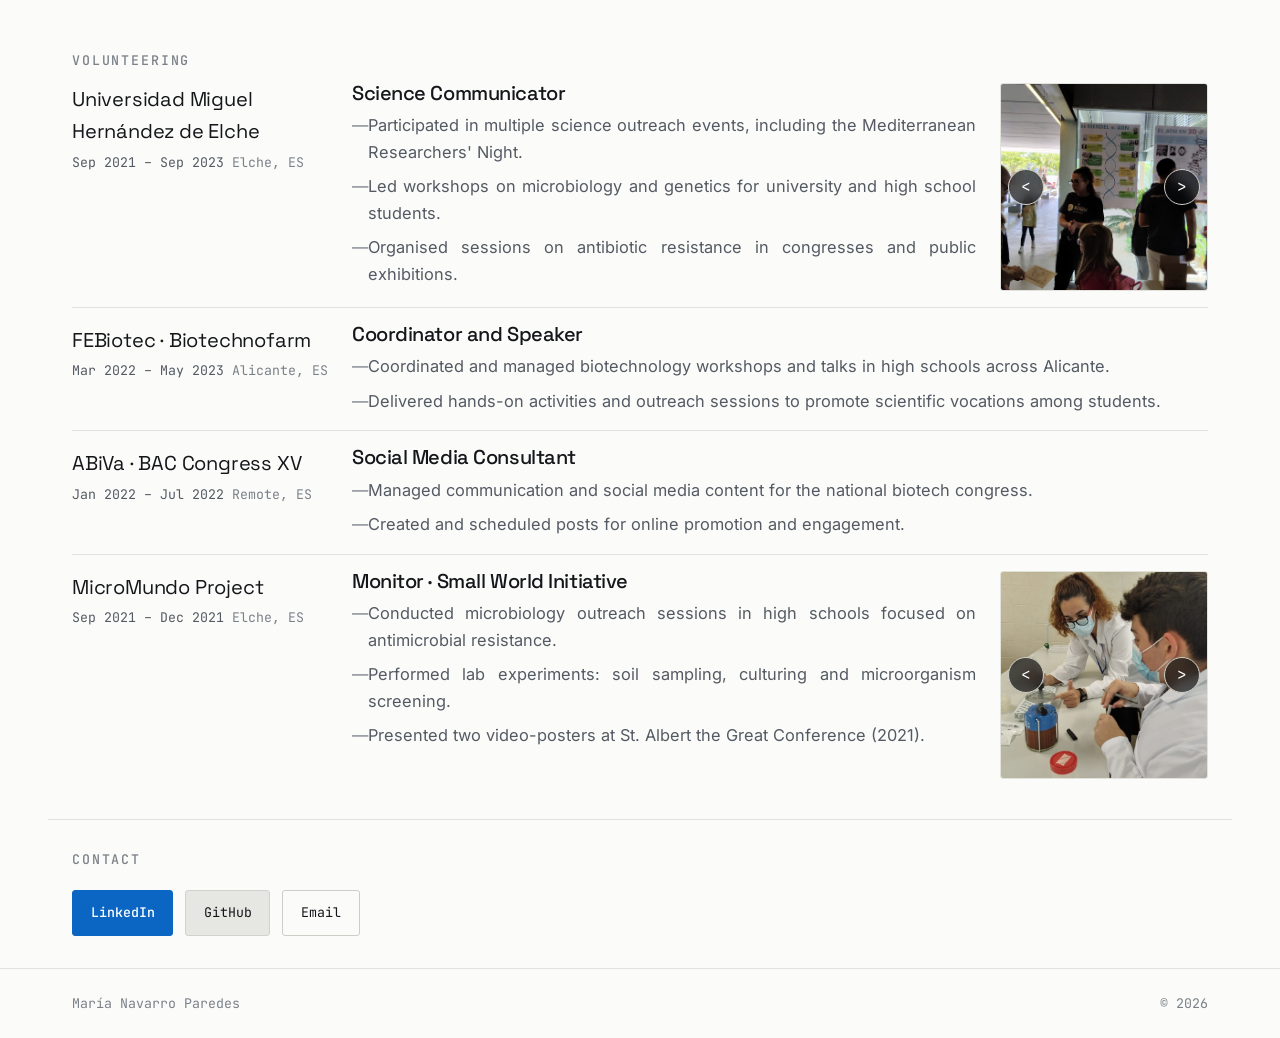
==== commit 7e0ad6b5: "minor changes in toolkit" ====
--- a/index.html
+++ b/index.html
@@ -91,7 +91,7 @@
   <!-- -------------------------------------------------------- projects -->
   <section class="section shell" id="projects">
     <div class="section-head">
-      <h2 class="eyebrow">Projects</h2>
+      <h2 class="eyebrow">Theses</h2>
     </div>
 
     <div class="carousel" data-carousel>
@@ -175,7 +175,7 @@
             <li>Searchable tables and dynamic diagnostic summary plots.</li>
             <li>Interactive 3D structural viewer to inspect mutation properties, highlight neighboring residues, and export comprehensive HTML executive summary reports.</li>
           </ul>
-          <div class="tags"><span class="tag">Python</span><span class="tag">Streamlit</span><span class="tag">Protein structure</span><span class="tag">Quality control</span><span class="tag">Conda</span></div>
+          <div class="tags"><span class="tag">Python</span><span class="tag">Streamlit</span><span class="tag">RCSB PBD</span><span class="tag">Protein structure</span><span class="tag">Quality control</span><span class="tag">Conda</span></div>
           <p><a href="https://github.com/manaves/BioData-QC" target="_blank" rel="noopener">Repository &rarr;</a></p>
         </div>
       </article>
@@ -198,7 +198,7 @@
             <li>Interactive graph visualization that dynamically maps gene-term relationships.</li>
             <li>Customisable visual parameters and detailed functional annotations inspectable directly on individual network nodes.</li>
           </ul>
-          <div class="tags"><span class="tag">Python</span><span class="tag">Django</span><span class="tag">PostgreSQL</span><span class="tag">Supabase</span><span class="tag">GO ontologies</span><span class="tag">Conda</span></div>
+          <div class="tags"><span class="tag">Python</span><span class="tag">Django</span><span class="tag">PostgreSQL</span><span class="tag">Supabase</span><span class="tag">HTML</span><span class="tag">CSS</span><span class="tag">GO ontologies</span><span class="tag">Conda</span></div>
           <p><a href="https://github.com/manaves/tomasearch" target="_blank" rel="noopener">Repository &rarr;</a></p>
         </div>
       </article>
@@ -408,7 +408,7 @@
     <div class="skill-rows">
       <div class="skill-row reveal">
         <h4>Languages</h4>
-        <div class="tags"><span class="tag">Python</span><span class="tag">R</span><span class="tag">SQL</span><span class="tag">SAS</span><span class="tag">Julia</span><span class="tag">Bash</span></div>
+        <div class="tags"><span class="tag">Python</span><span class="tag">R</span><span class="tag">SQL</span><span class="tag">SAS</span><span class="tag">Julia</span><span class="tag">Bash</span><span class="tag">HTML</span><span class="tag">CSS</span></div>
       </div>
       <div class="skill-row reveal">
         <h4>Frameworks</h4>
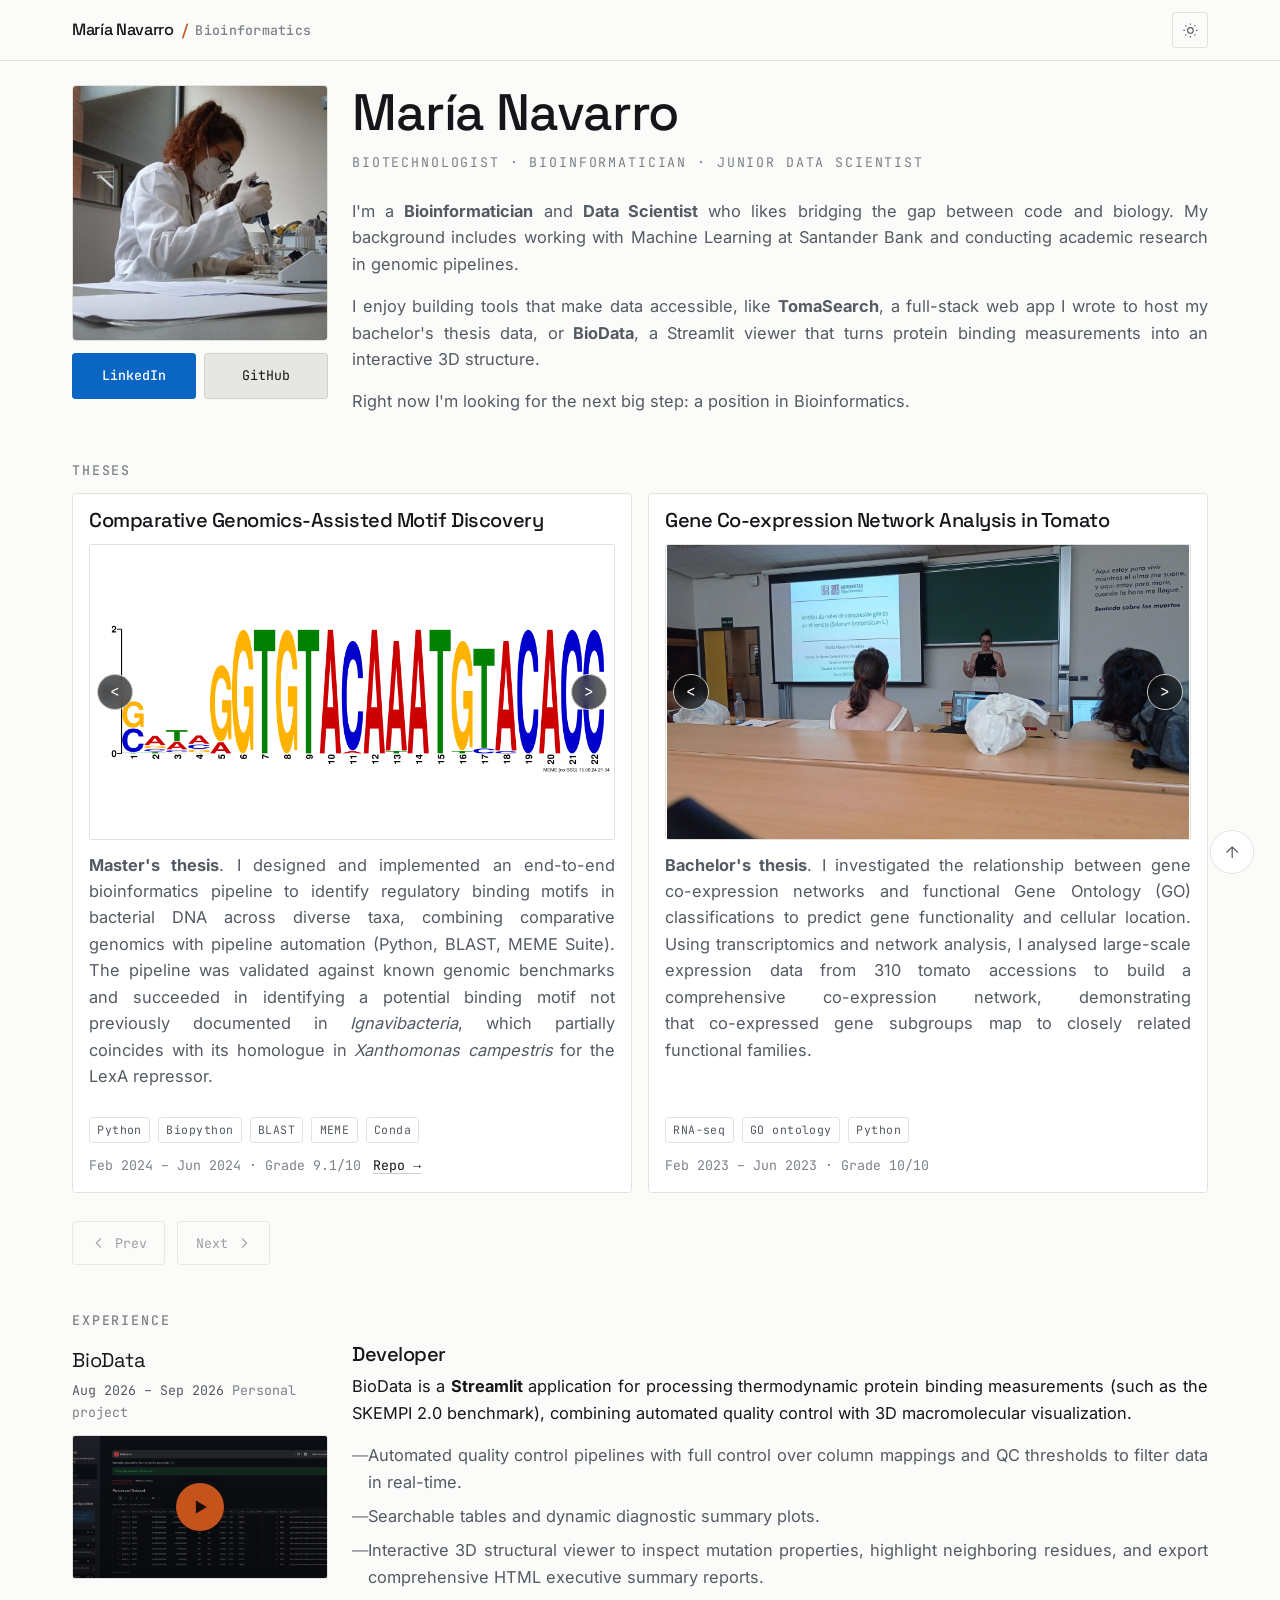
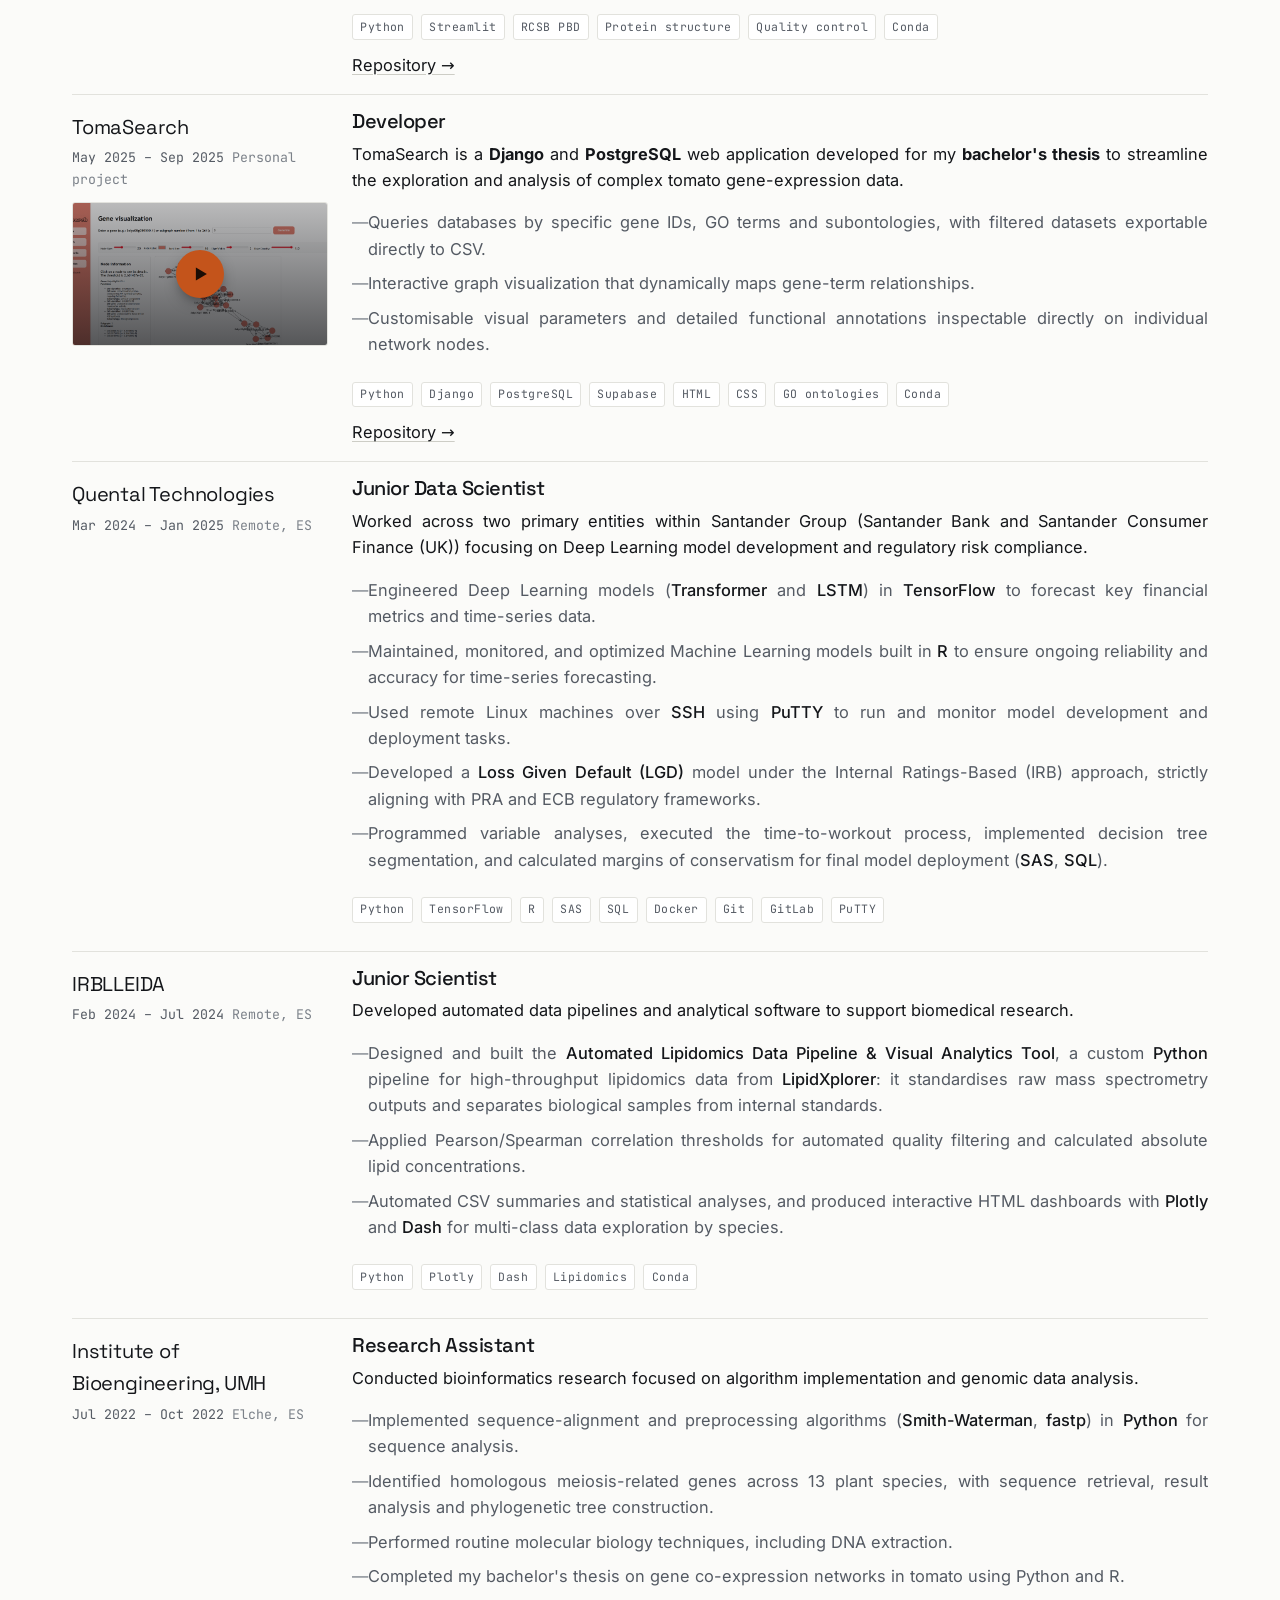
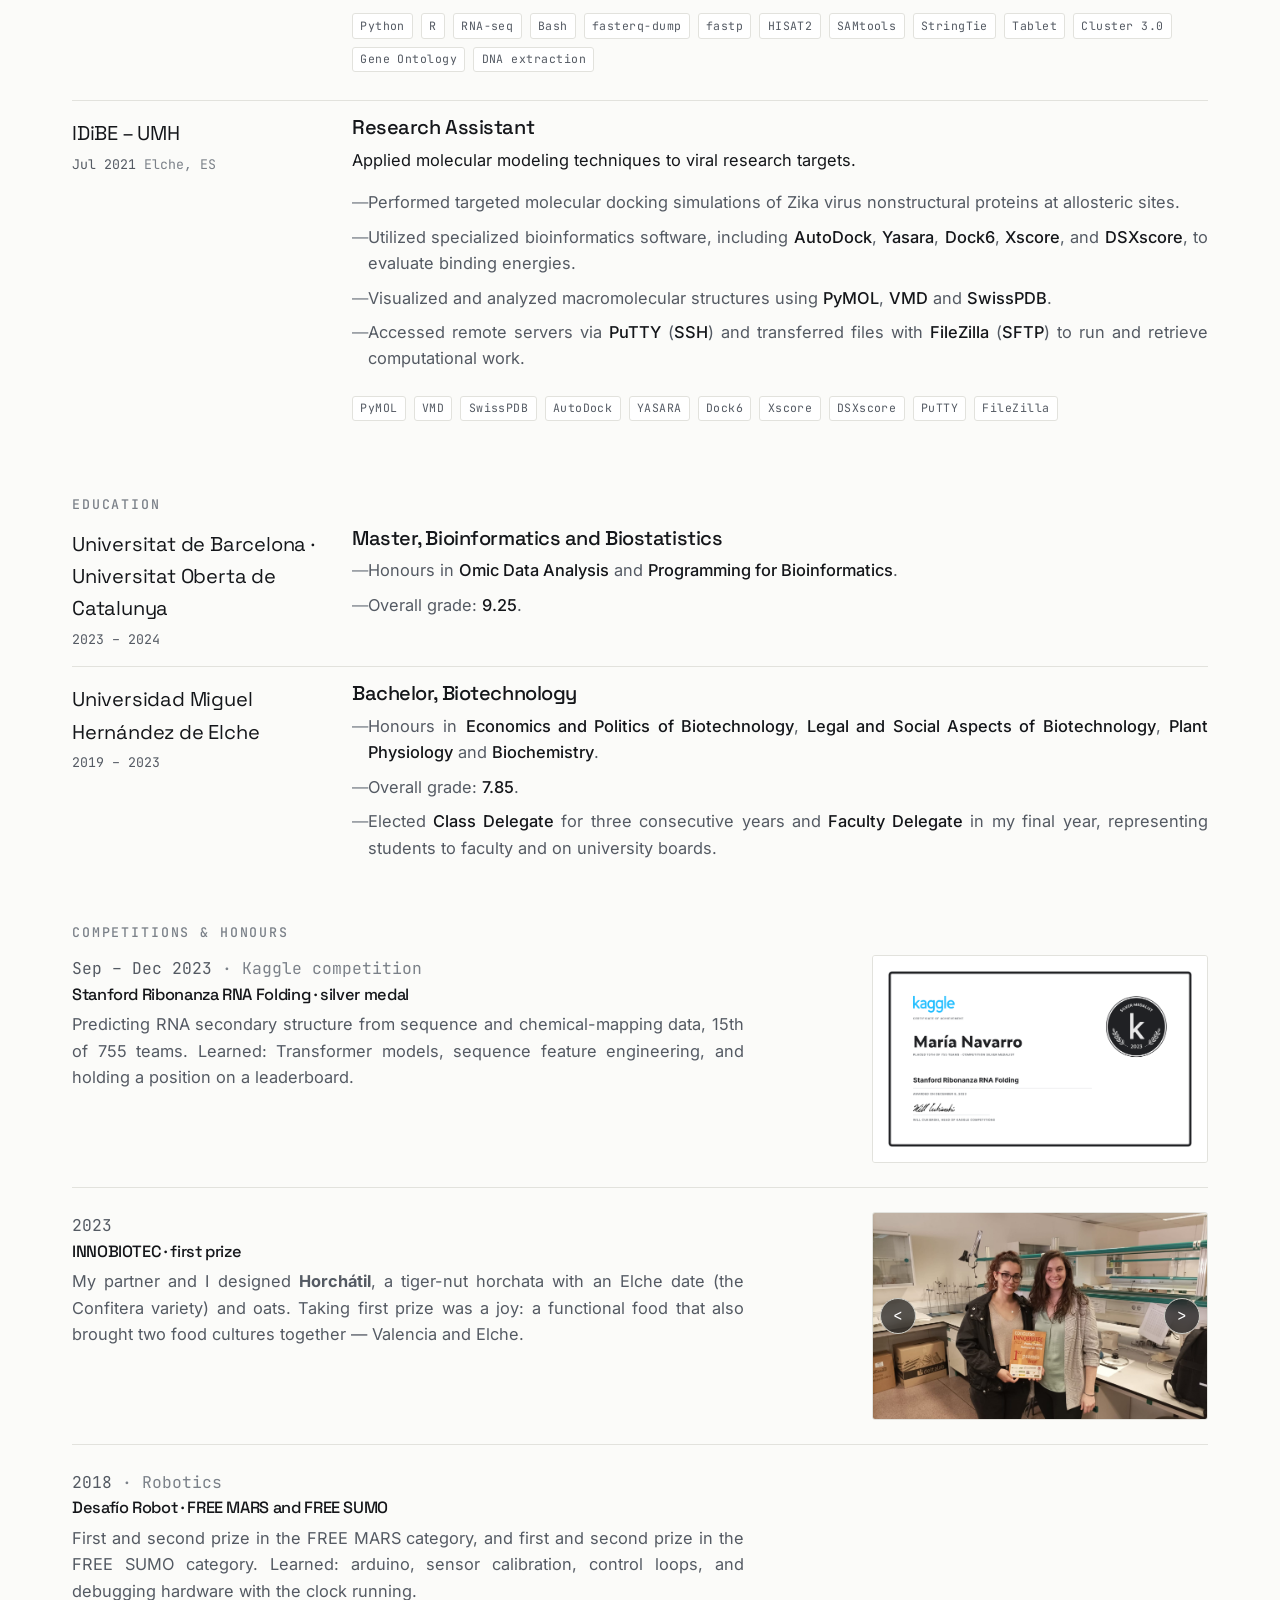
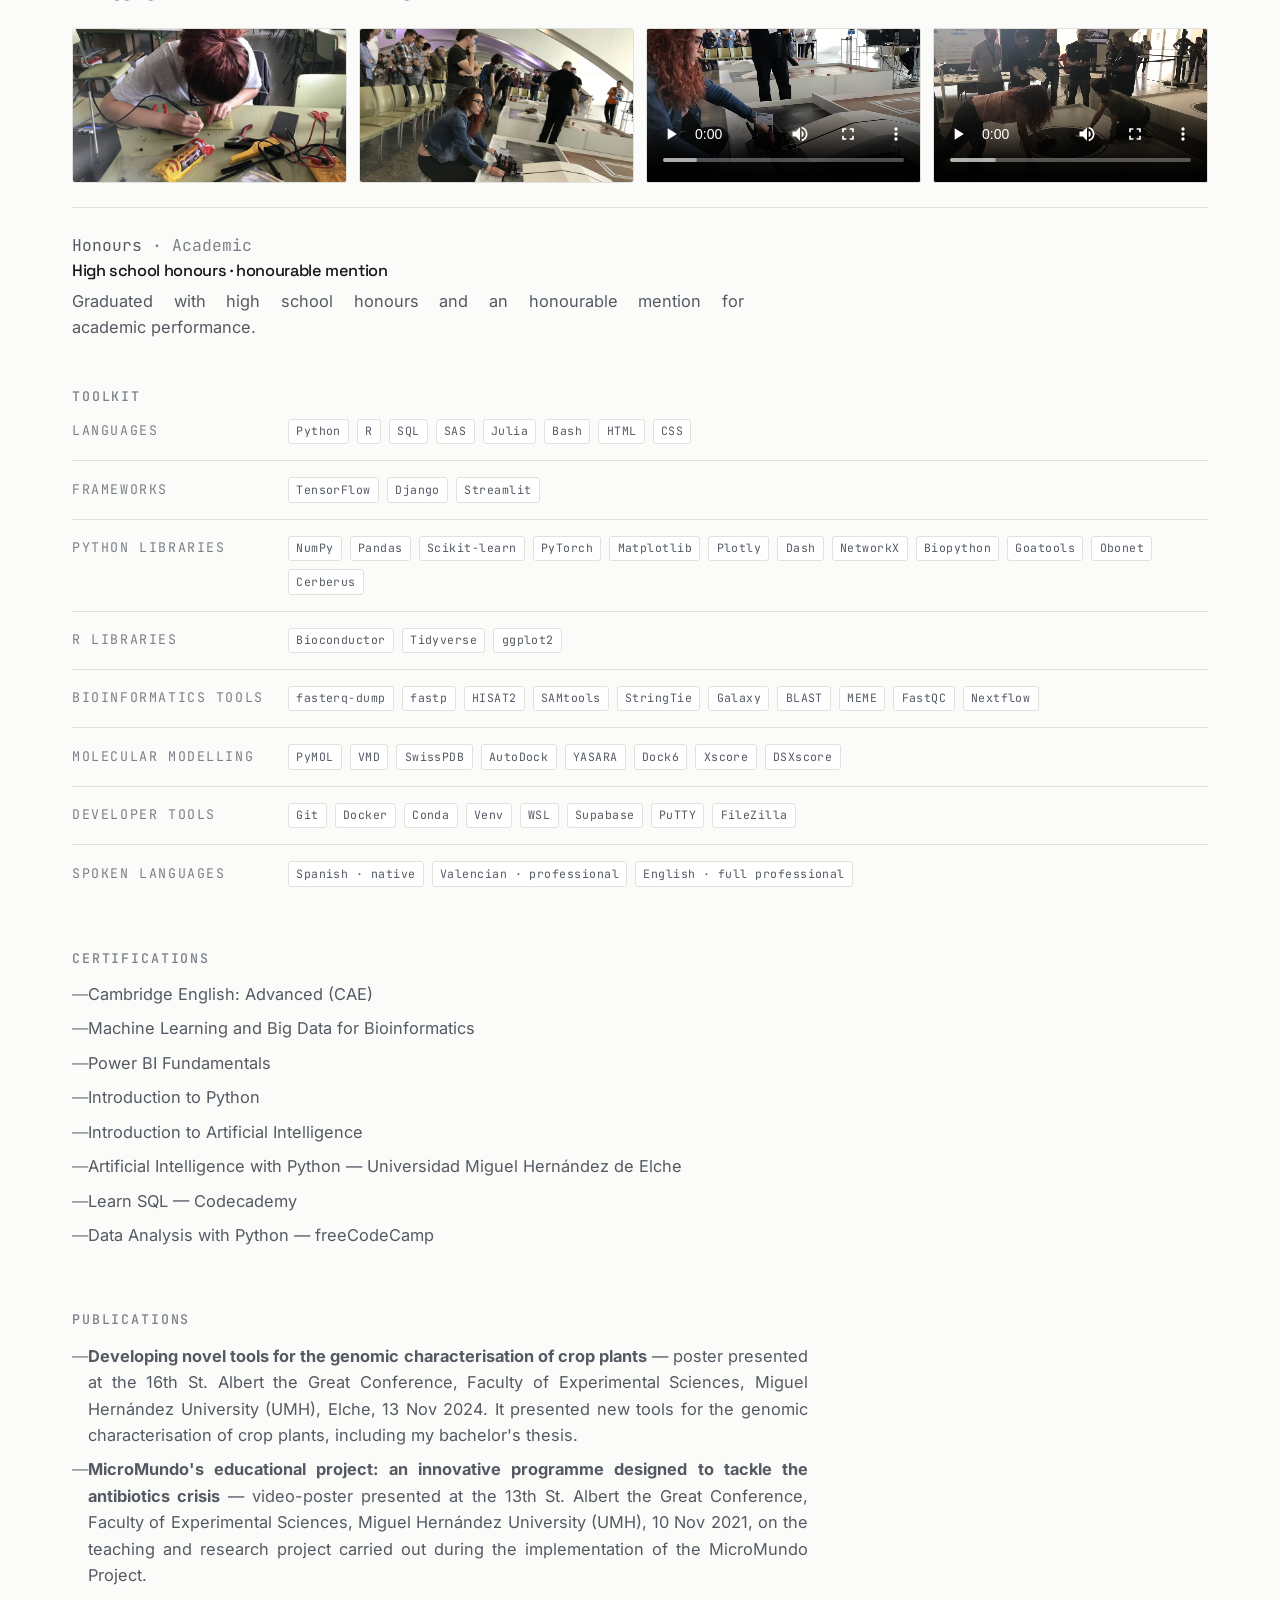
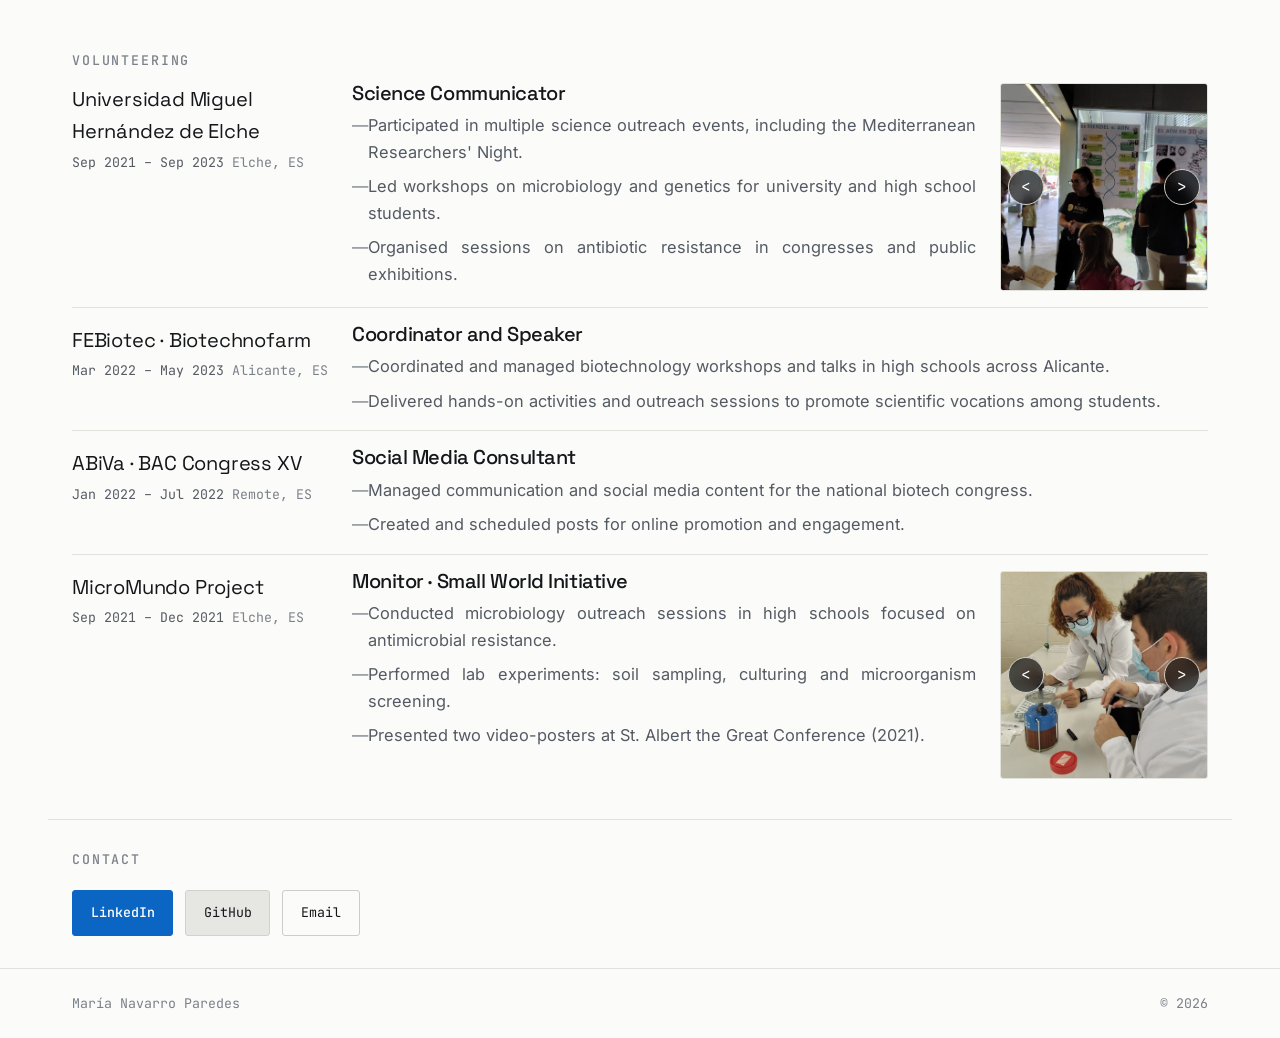
==== commit 9d429ce5: "minor change in bachelor's thesis" ====
--- a/index.html
+++ b/index.html
@@ -130,7 +130,7 @@
             <button class="gallery-btn gallery-prev" type="button" aria-label="Previous image">&lt;</button>
             <button class="gallery-btn gallery-next" type="button" aria-label="Next image">&gt;</button>
           </div>
-          <p><strong>Bachelor's thesis</strong>. I investigated the relationship between gene co-expression networks and functional Gene Ontology (GO) classifications to predict gene functionality and cellular location. Using transcriptomics and network analysis (Pearson's correlation, GO annotation; Python), I analysed large-scale expression data from 310 tomato accessions to build a comprehensive co-expression network, demonstrating that co-expressed gene subgroups map to closely related functional families.</p>
+          <p><strong>Bachelor's thesis</strong>. I investigated the relationship between gene co-expression networks and functional Gene Ontology (GO) classifications to predict gene functionality and cellular location. Using transcriptomics and network analysis, I analysed large-scale expression data from 310 tomato accessions to build a comprehensive co-expression network, demonstrating that co-expressed gene subgroups map to closely related functional families.</p>
           <div class="tags"><span class="tag">RNA-seq</span><span class="tag">GO ontology</span><span class="tag">Python</span></div>
           <p class="card-foot"><span class="card-date">Feb 2023 – Jun 2023 · Grade 10/10</span></p>
         </article>
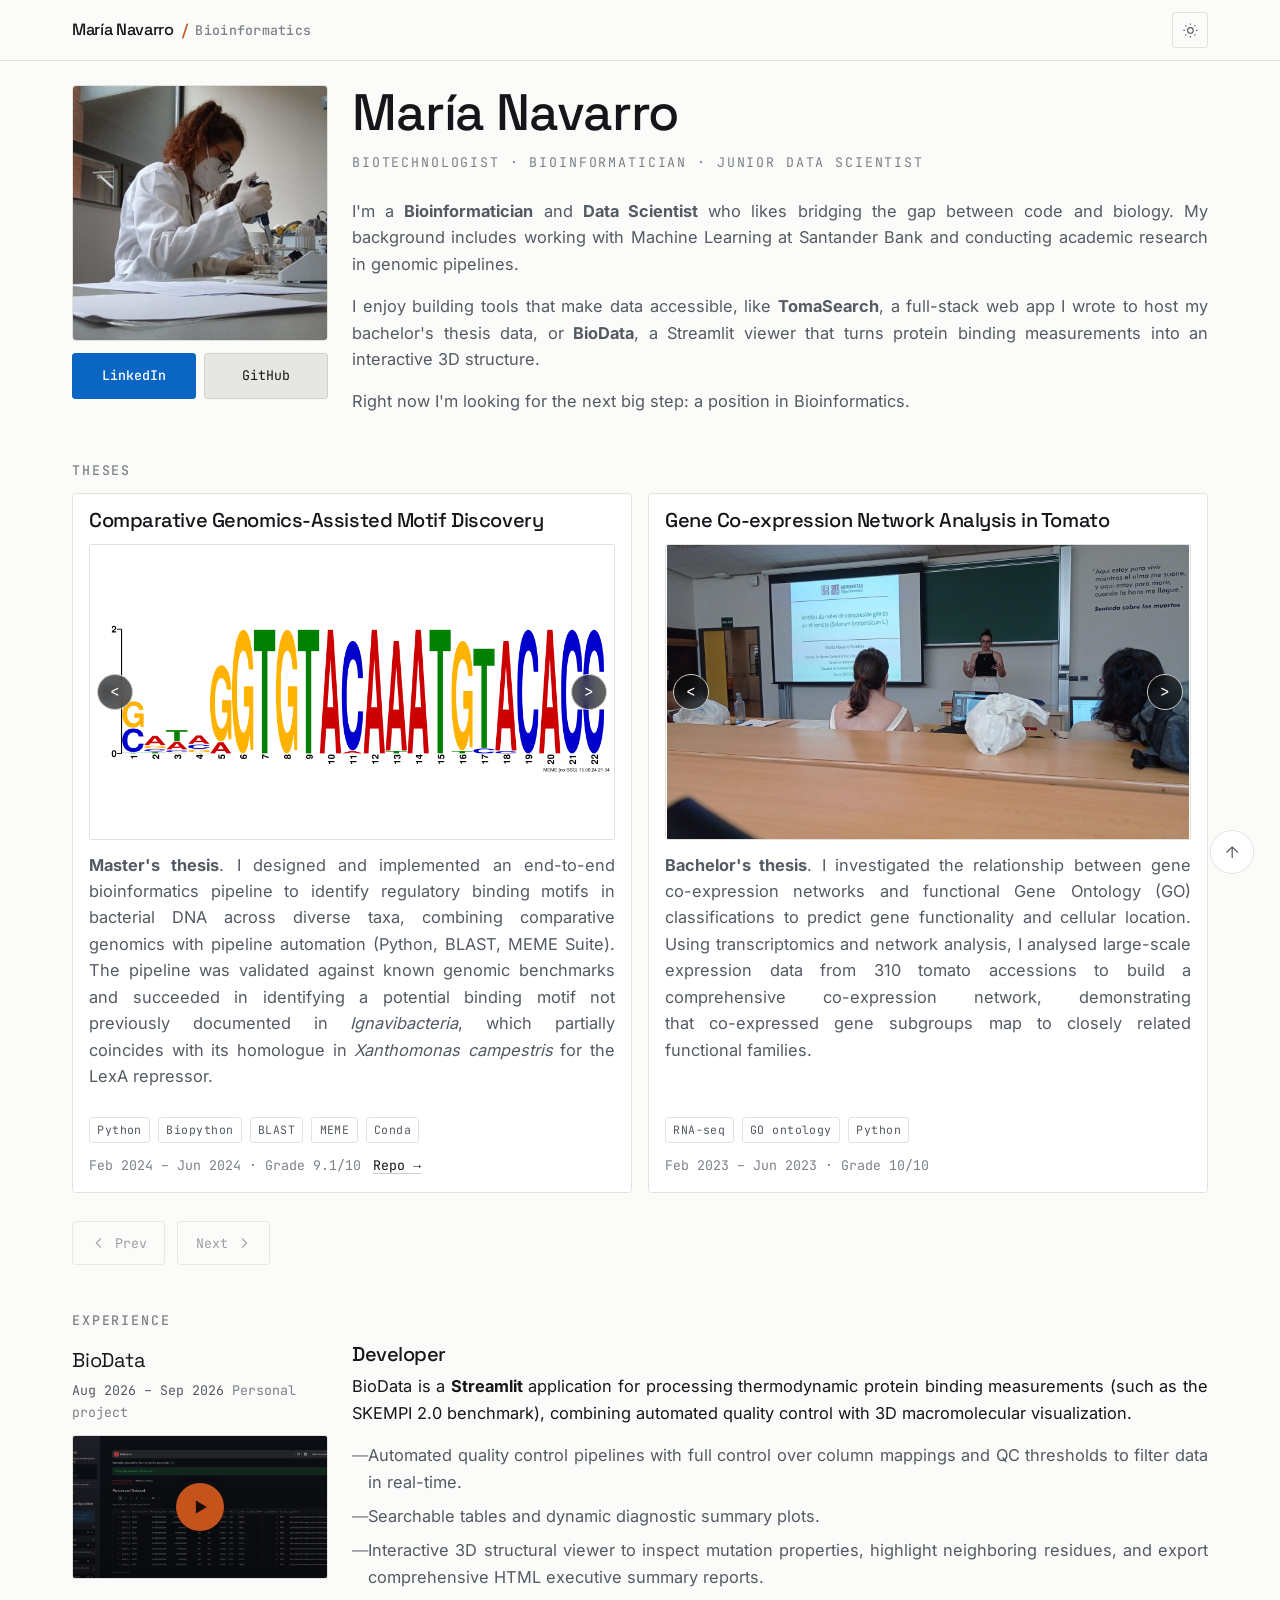
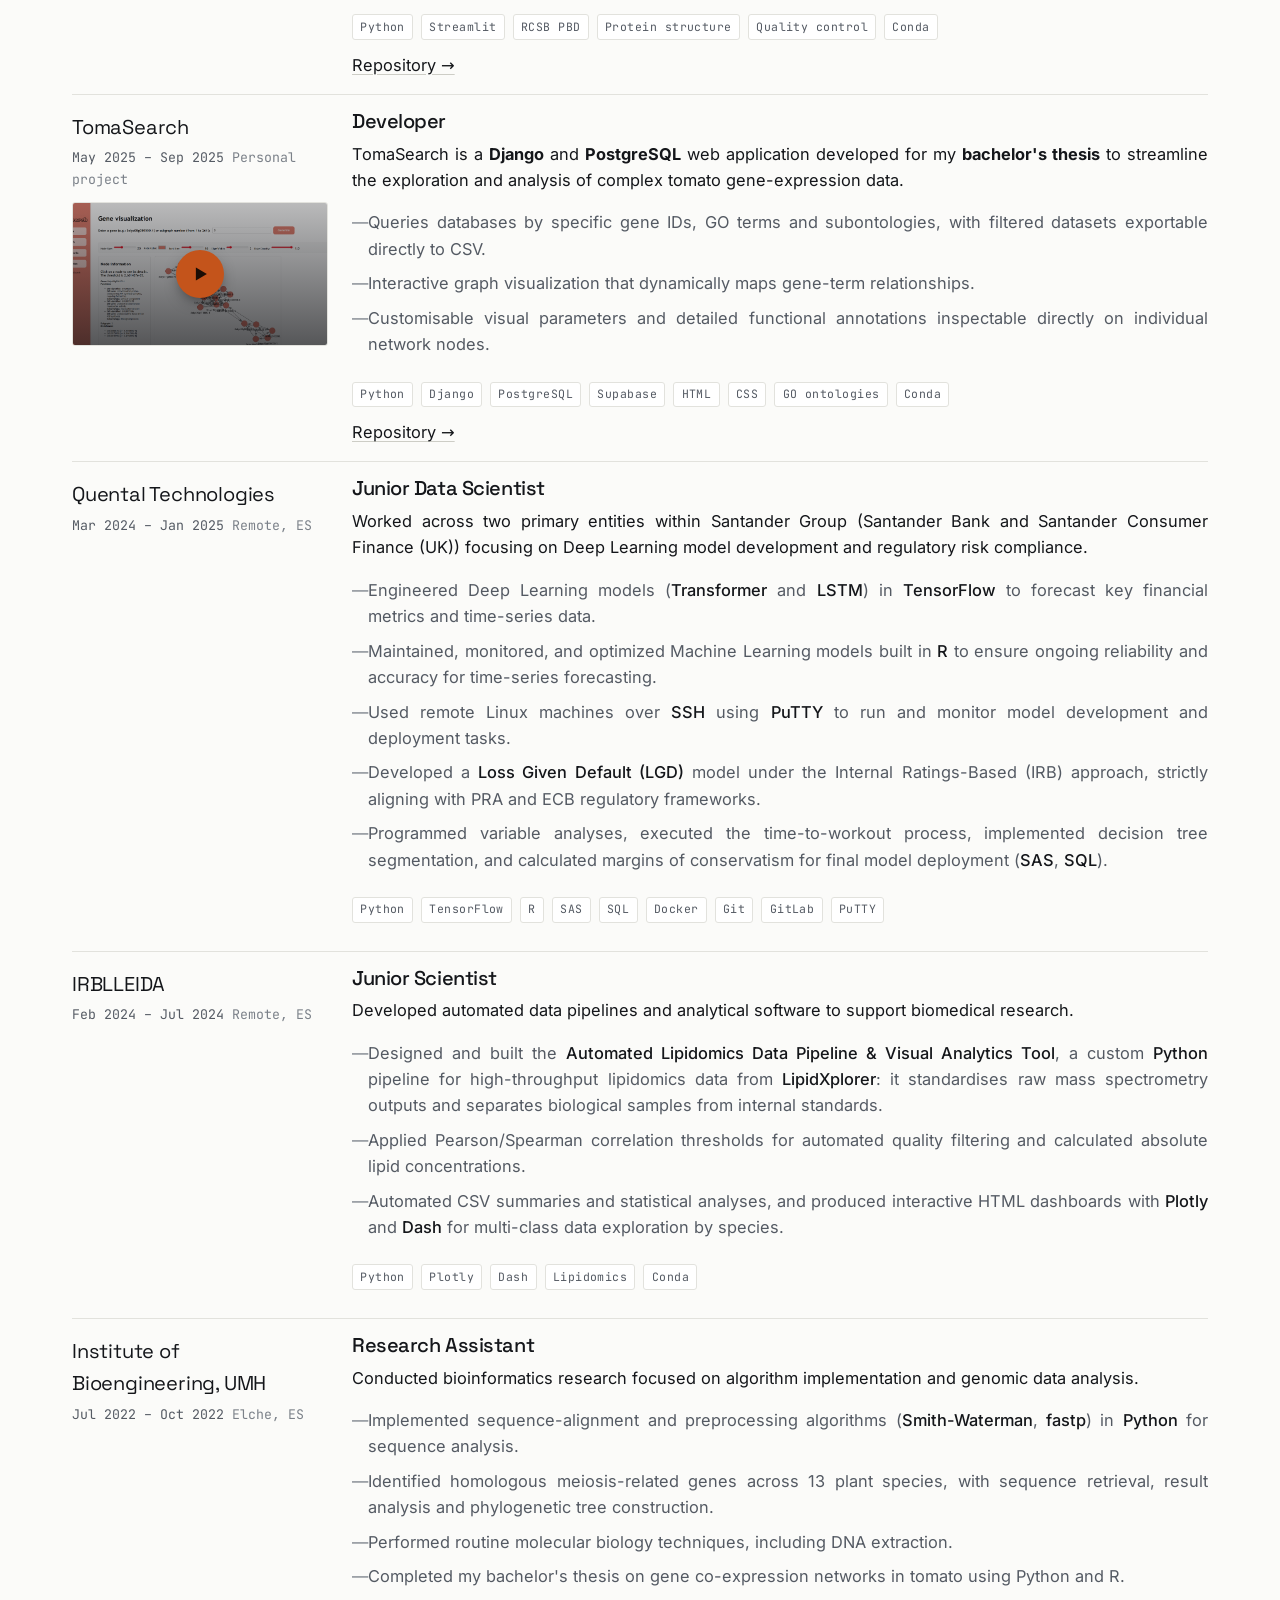
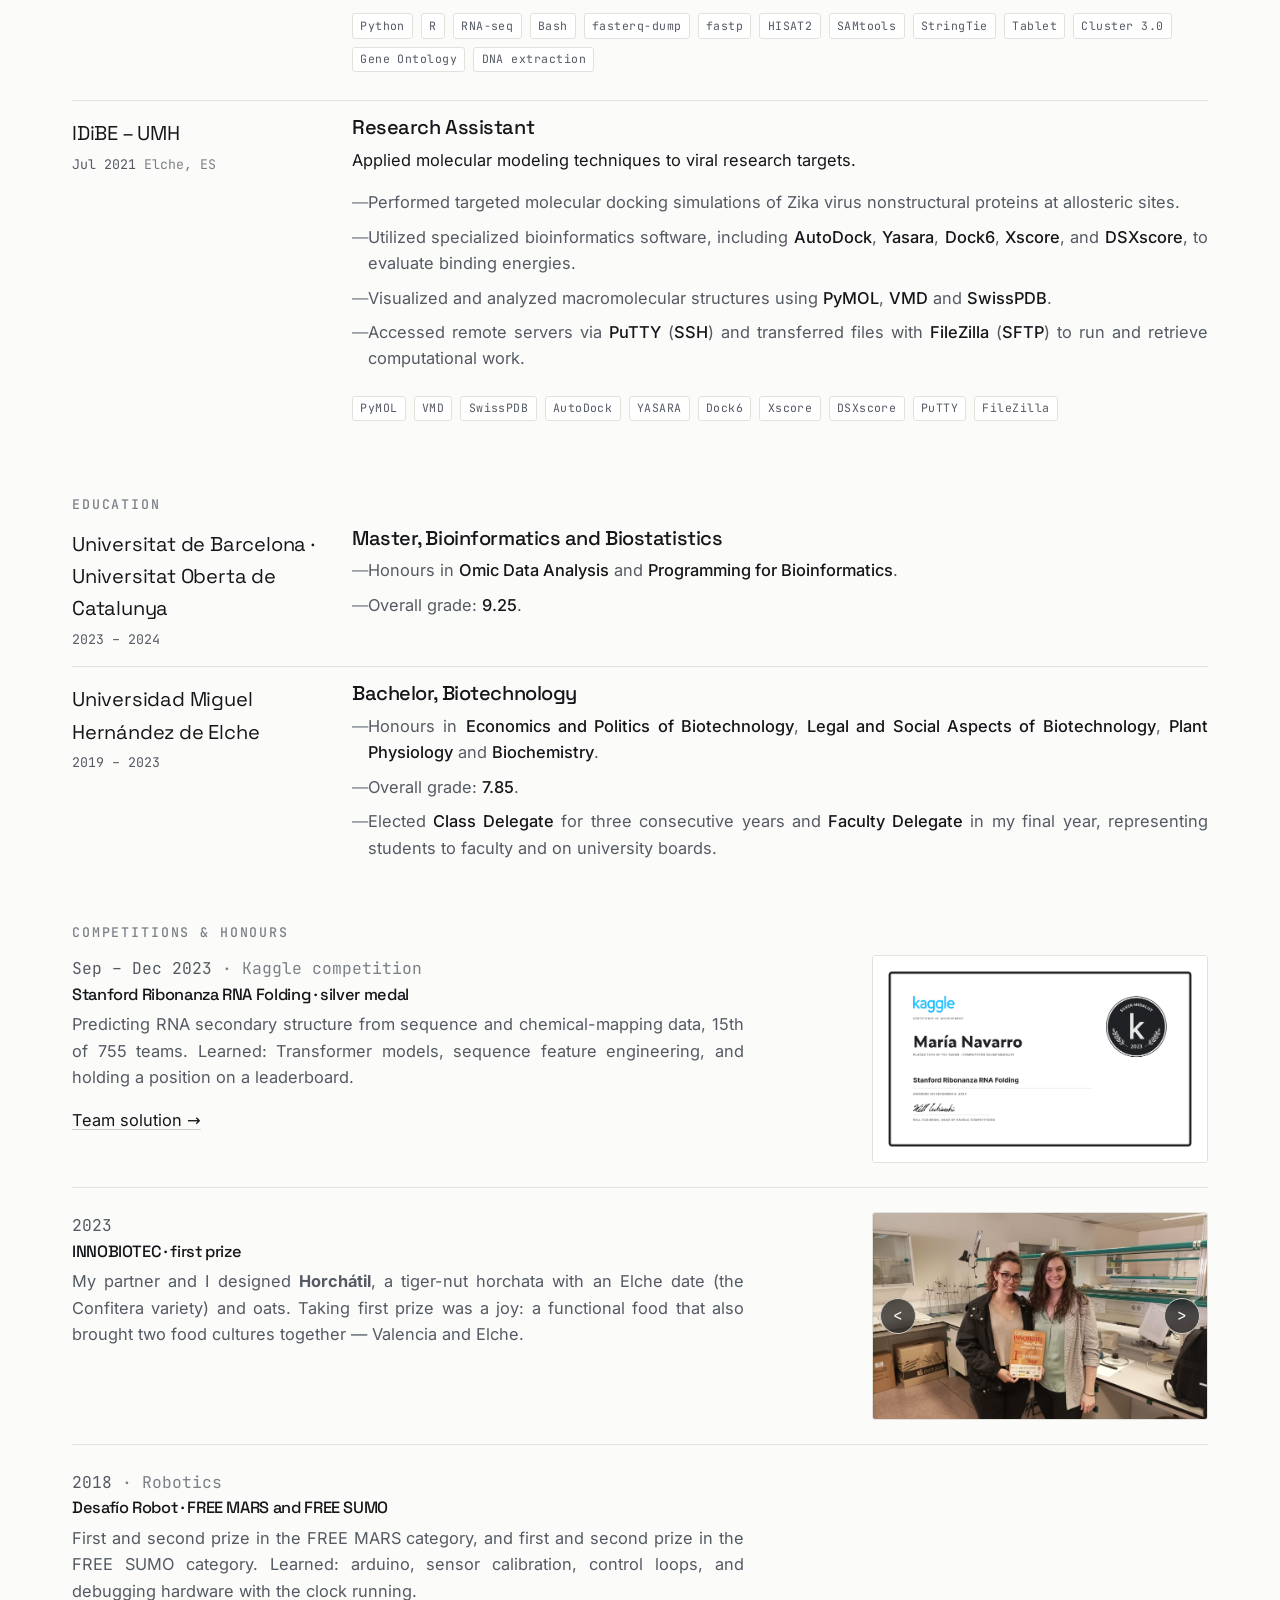
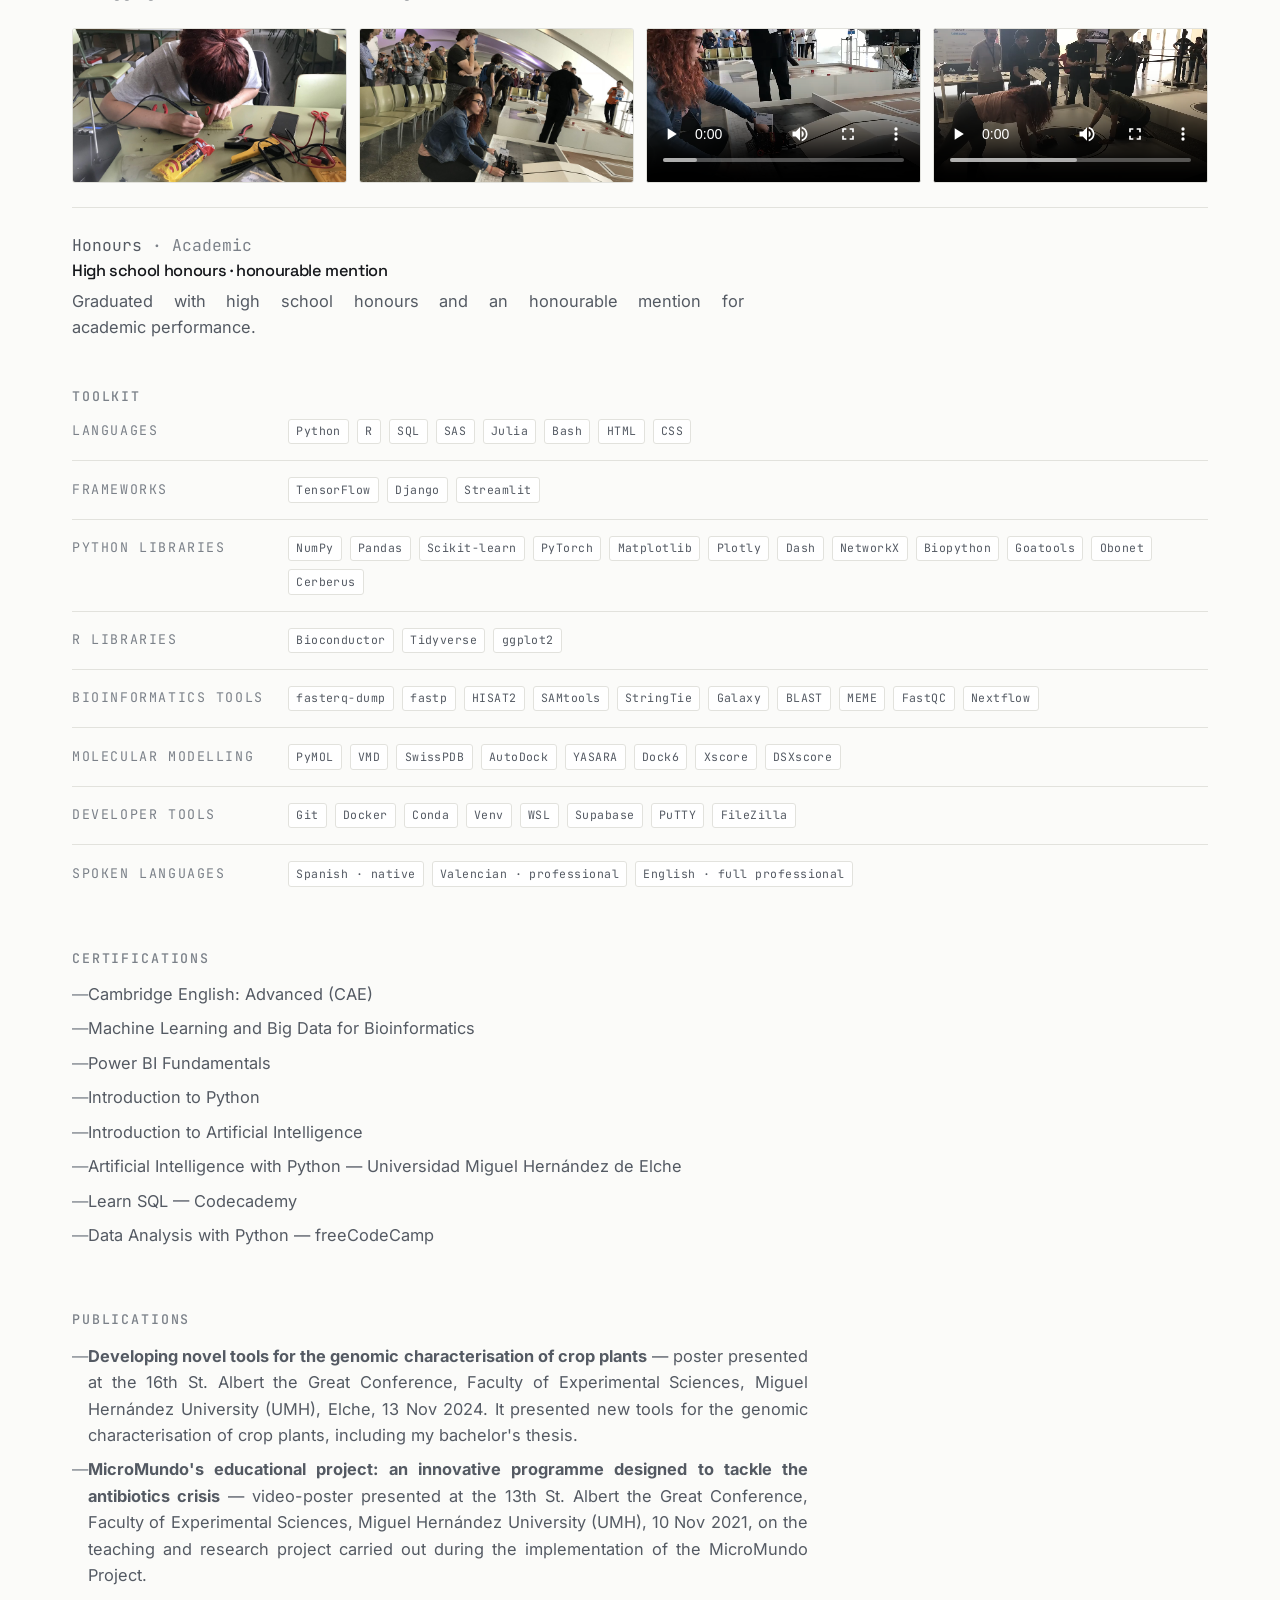
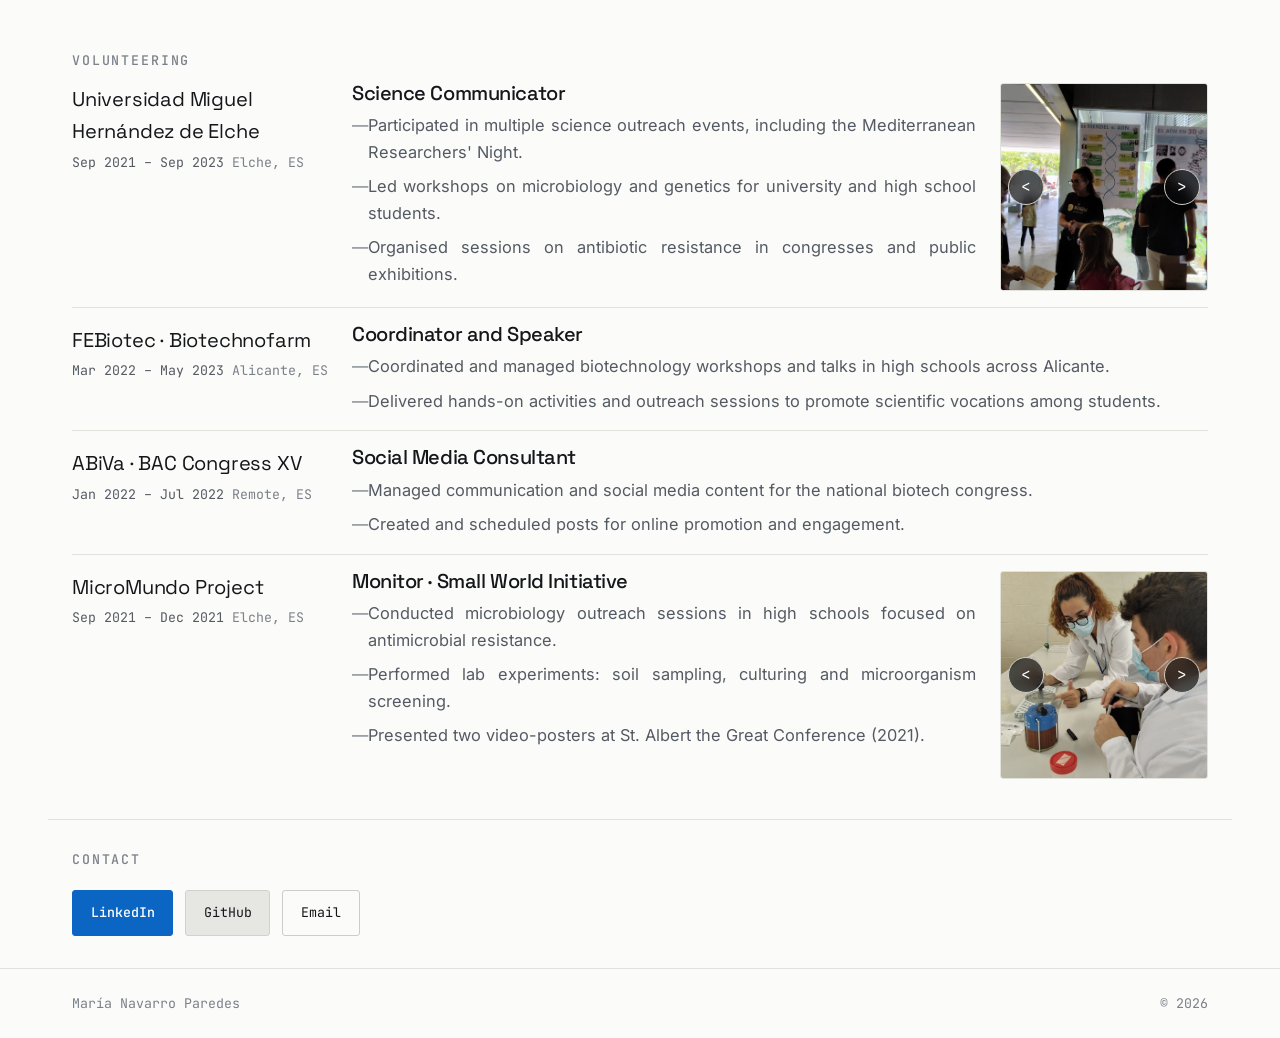
==== commit 6354c5e9: "added an URL to the kaggle competition" ====
--- a/index.html
+++ b/index.html
@@ -333,6 +333,7 @@
           <p class="comp-date">Sep – Dec 2023<span> · Kaggle competition</span></p>
           <h3>Stanford Ribonanza RNA Folding · silver medal</h3>
           <p>Predicting RNA secondary structure from sequence and chemical-mapping data, 15th of 755 teams. Learned: Transformer models, sequence feature engineering, and holding a position on a leaderboard.</p>
+          <p><a href="https://sl1nk.com/kbcv6q4" target="_blank" rel="noopener">Team solution &rarr;</a></p>
         </div>
         <figure class="comp-media">
           <img src="assets/img/ribonanza-medal.png" alt="Kaggle certificate of achievement: 15th of 755 teams, competition silver medallist." width="1600" height="987" loading="lazy">
